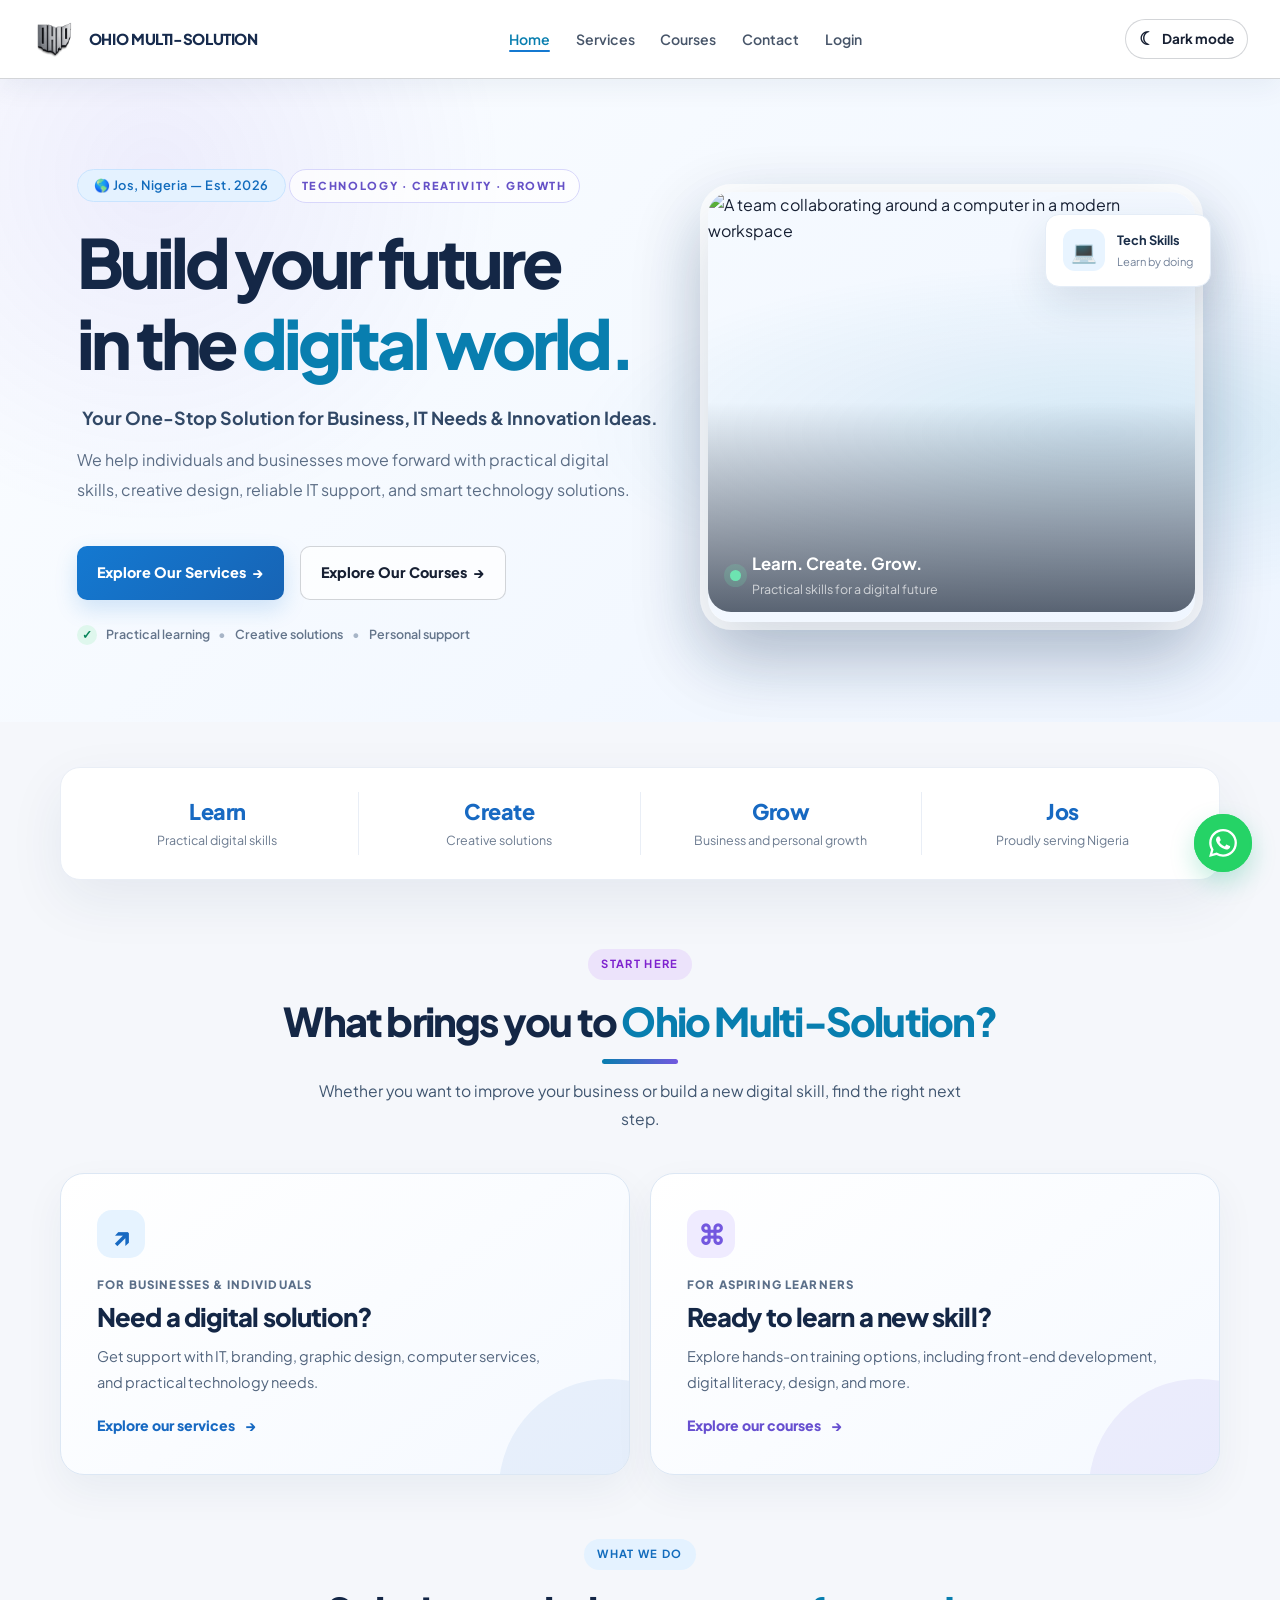
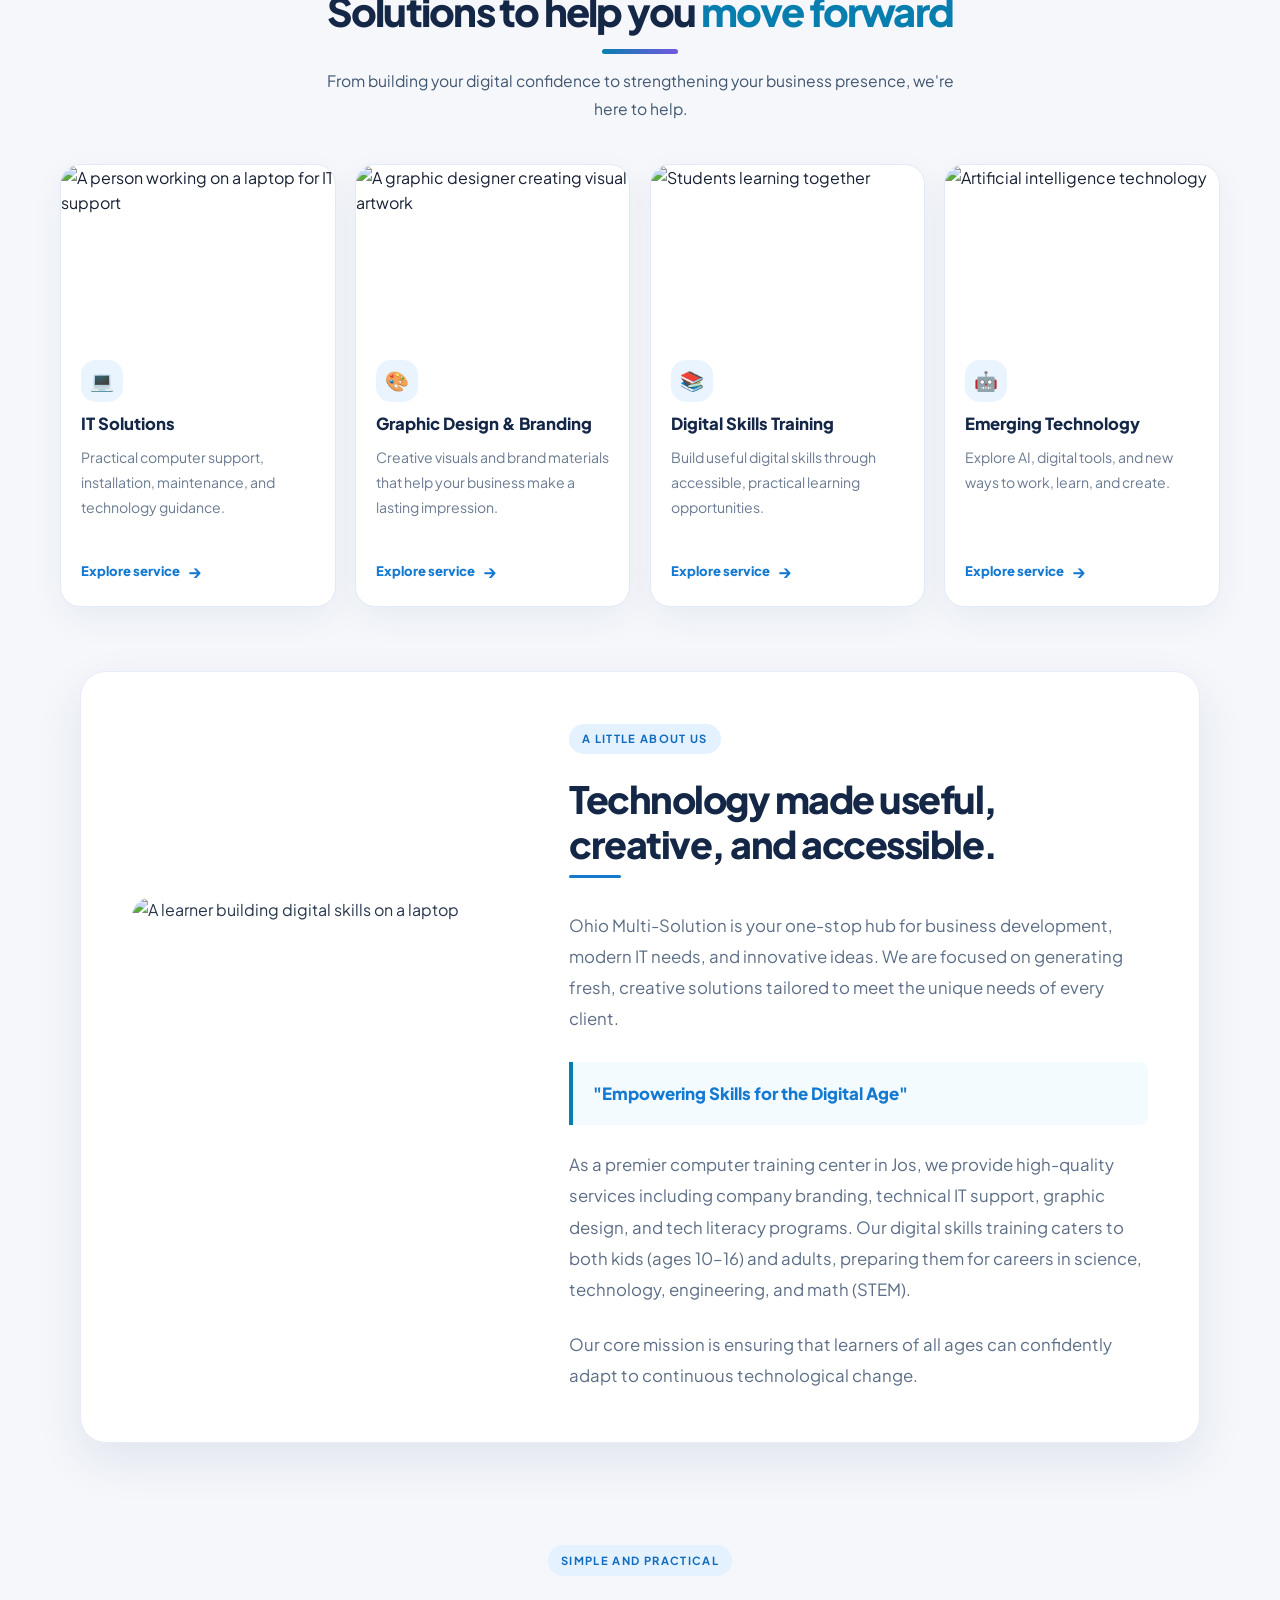
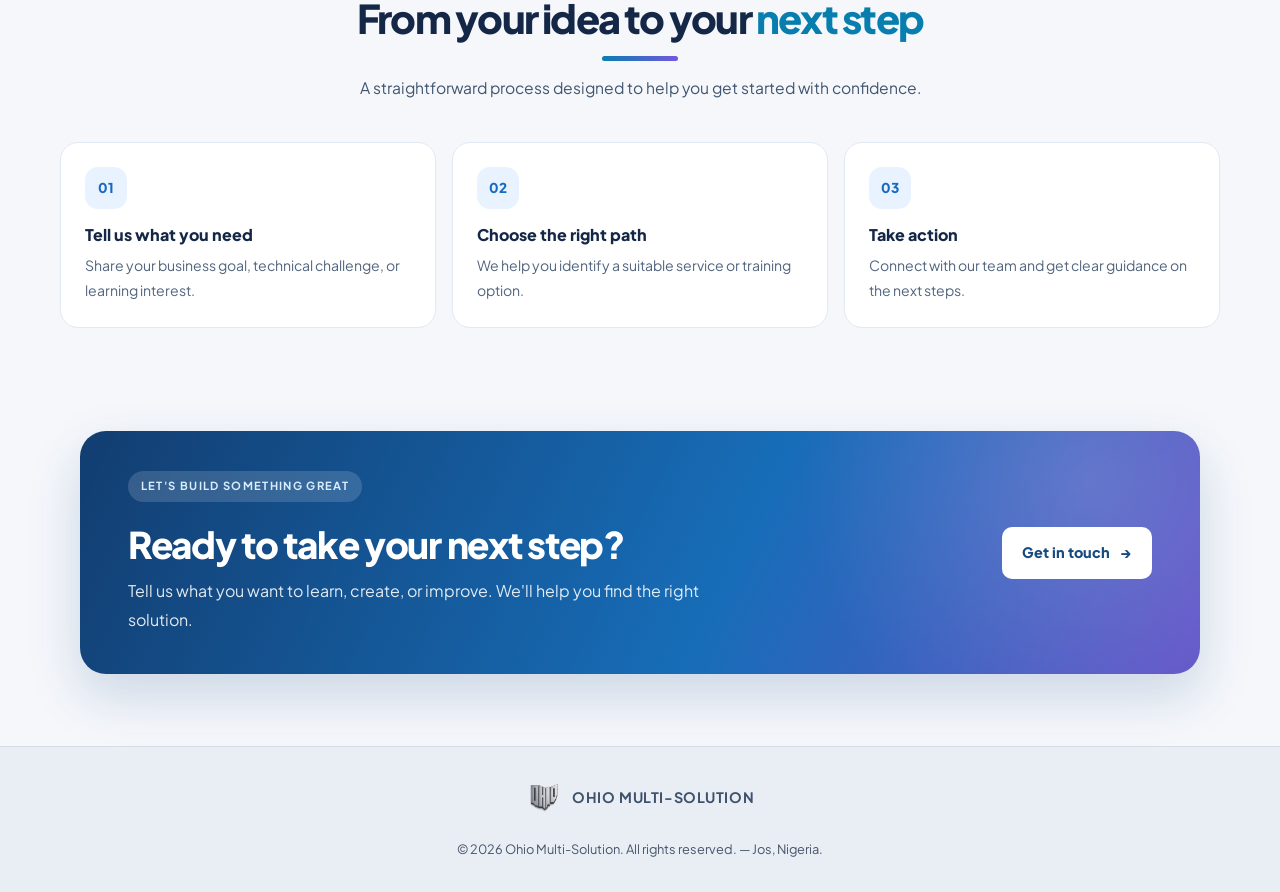
==== index.html @ edd4fe12 "Upgrade Ohio Multi-Solution website redesign" ====
<!DOCTYPE html>
<html lang="en">
<head>
    <meta charset="UTF-8">
    <meta name="viewport" content="width=device-width, initial-scale=1.0">
    <meta name="description" content="Ohio Multi-Solution — your one-stop hub for IT solutions, graphic design, branding, and digital skills training in Jos, Nigeria.">
    <title>Ohio Multi-Solution | Digital Solutions, Creative Services & Training</title>
    <link rel="icon" href="C.png" type="image/png">
    <link rel="stylesheet" href="style.css">

    <!-- Open Graph / Social sharing -->
    <meta property="og:type"        content="website">
    <meta property="og:site_name"   content="Ohio Multi-Solution">
    <meta property="og:url"         content="https://ohiomultisolution.netlify.app/">
    <meta property="og:image"       content="https://ohiomultisolution.netlify.app/C.png">
    <meta property="og:title"       content="Ohio Multi-Solution | Digital Solutions, Creative Services & Training">
    <meta property="og:description" content="Your one-stop hub for IT solutions, graphic design, branding, and digital skills training in Jos, Nigeria.">
    <meta name="twitter:card"       content="summary_large_image">
    <meta name="twitter:image"      content="https://ohiomultisolution.netlify.app/C.png">
</head>
<body>

    <a href="#main-content" class="skip-link">Skip to content</a>

    <!-- ── HEADER ── -->
    <header>
        <nav>
            <a class="brand" href="index.html">
                <img src="C.png" alt="Ohio Multi-Solution logo" width="44" height="44">
                <span>OHIO MULTI-SOLUTION</span>
            </a>

            <ul class="nav-links" id="navLinks">
                <li><a href="index.html" class="active">Home</a></li>
                <li><a href="services.html">Services</a></li>
                <li><a href="courses.html">Courses</a></li>
                <li><a href="contact.html">Contact</a></li>
                <li><a href="login.html">Login</a></li>
            </ul>

            <button class="hamburger" id="hamburger" aria-label="Toggle navigation" aria-expanded="false">
                <span></span><span></span><span></span>
            </button>
        </nav>
    </header>

    <!-- ── MAIN ── -->
    <main id="main-content">

        <!-- Hero -->
        <section class="hero hero-modern">
            <div class="hero-copy">
                <div class="hero-badge">&#127758; Jos, Nigeria &mdash; Est. 2026</div>
                <p class="hero-kicker">Technology · Creativity · Growth</p>
                <h1>Build your future<br>in the <span>digital world.</span></h1>
                <p class="hero-sub">Your One-Stop Solution for Business, IT Needs &amp; Innovation Ideas.</p>
                <p class="hero-desc">We help individuals and businesses move forward with practical digital skills, creative design, reliable IT support, and smart technology solutions.</p>
                <div class="hero-cta">
                    <a href="services.html" class="btn-primary">Explore Our Services <span aria-hidden="true">&#8594;</span></a>
                    <a href="courses.html" class="btn-outline">Explore Our Courses <span aria-hidden="true">→</span></a>
                </div>
                <div class="hero-trust"><span class="trust-mark">✓</span> Practical learning <span class="trust-dot">•</span> Creative solutions <span class="trust-dot">•</span> Personal support</div>
            </div>
            <div class="hero-visual hero-photo-wrap" aria-label="Learners collaborating with computers in a modern digital workspace">
                <img class="hero-photo" src="https://images.unsplash.com/photo-1522071820081-009f0129c71c?auto=format&fit=crop&w=1100&q=85" alt="A team collaborating around a computer in a modern workspace" fetchpriority="high">
                <div class="hero-photo-shade"></div>
                <div class="photo-caption"><span class="caption-dot"></span><span><strong>Learn. Create. Grow.</strong><small>Practical skills for a digital future</small></span></div>
                <div class="float-card float-card-top"><span class="float-icon">&#128187;</span><span><strong>Tech Skills</strong><small>Learn by doing</small></span></div>
            </div>
        </section>

        <!-- Stats -->
        <section class="stats-row stats-modern" aria-label="Ohio Multi-Solution at a glance">
            <div class="stat-item"><span class="stat-number">Learn</span><span class="stat-label">Practical digital skills</span></div>
            <div class="stat-item"><span class="stat-number">Create</span><span class="stat-label">Creative solutions</span></div>
            <div class="stat-item"><span class="stat-number">Grow</span><span class="stat-label">Business and personal growth</span></div>
            <div class="stat-item"><span class="stat-number">Jos</span><span class="stat-label">Proudly serving Nigeria</span></div>
        </section>

        <!-- Clear paths for the two main visitor groups -->
        <section class="home-section home-pathways" aria-labelledby="pathways-title">
            <div class="section-header centered">
                <span class="eyebrow eyebrow-purple">Start here</span>
                <h2 id="pathways-title">What brings you to <span>Ohio Multi-Solution?</span></h2>
                <p>Whether you want to improve your business or build a new digital skill, find the right next step.</p>
            </div>
            <div class="pathway-grid">
                <article class="pathway-card pathway-business">
                    <div class="pathway-icon" aria-hidden="true">↗</div>
                    <span class="pathway-label">For businesses &amp; individuals</span>
                    <h3>Need a digital solution?</h3>
                    <p>Get support with IT, branding, graphic design, computer services, and practical technology needs.</p>
                    <a href="services.html" class="pathway-link">Explore our services <span aria-hidden="true">→</span></a>
                </article>
                <article class="pathway-card pathway-learning">
                    <div class="pathway-icon" aria-hidden="true">⌘</div>
                    <span class="pathway-label">For aspiring learners</span>
                    <h3>Ready to learn a new skill?</h3>
                    <p>Explore hands-on training options, including front-end development, digital literacy, design, and more.</p>
                    <a href="courses.html" class="pathway-link">Explore our courses <span aria-hidden="true">→</span></a>
                </article>
            </div>
        </section>

        <!-- Services preview -->
        <section class="home-section services-preview">
            <div class="section-header centered">
                <span class="eyebrow eyebrow-blue">What We Do</span>
                <h2>Solutions to help you <span>move forward</span></h2>
                <p>From building your digital confidence to strengthening your business presence, we're here to help.</p>
            </div>
            <div class="home-service-grid">
                <a class="home-service-card home-service-card-photo" href="services.html"><img class="service-card-photo" src="https://images.unsplash.com/photo-1516321318423-f06f85e504b3?auto=format&fit=crop&w=700&q=80" alt="A person working on a laptop for IT support" loading="lazy"><span class="service-icon">&#128187;</span><h3>IT Solutions</h3><p>Practical computer support, installation, maintenance, and technology guidance.</p><span class="service-link">Explore service <b>&#8594;</b></span></a>
                <a class="home-service-card home-service-card-photo" href="services.html"><img class="service-card-photo" src="https://images.unsplash.com/photo-1561070791-2526d30994b5?auto=format&fit=crop&w=700&q=80" alt="A graphic designer creating visual artwork" loading="lazy"><span class="service-icon">&#127912;</span><h3>Graphic Design &amp; Branding</h3><p>Creative visuals and brand materials that help your business make a lasting impression.</p><span class="service-link">Explore service <b>&#8594;</b></span></a>
                <a class="home-service-card home-service-card-photo" href="courses.html"><img class="service-card-photo" src="https://images.unsplash.com/photo-1522202176988-66273c2fd55f?auto=format&fit=crop&w=700&q=80" alt="Students learning together" loading="lazy"><span class="service-icon">&#128218;</span><h3>Digital Skills Training</h3><p>Build useful digital skills through accessible, practical learning opportunities.</p><span class="service-link">Explore service <b>&#8594;</b></span></a>
                <a class="home-service-card home-service-card-photo" href="services.html"><img class="service-card-photo" src="https://images.unsplash.com/photo-1677442136019-21780ecad995?auto=format&fit=crop&w=700&q=80" alt="Artificial intelligence technology" loading="lazy"><span class="service-icon">&#129302;</span><h3>Emerging Technology</h3><p>Explore AI, digital tools, and new ways to work, learn, and create.</p><span class="service-link">Explore service <b>&#8594;</b></span></a>
            </div>
        </section>

        <!-- About preview -->
        <div class="about-container about-with-photo" id="about">
            <div class="about-photo-wrap"><img src="https://images.unsplash.com/photo-1516321318423-f06f85e504b3?auto=format&fit=crop&w=900&q=80" alt="A learner building digital skills on a laptop" loading="lazy"></div>
            <div class="about-text"><span class="eyebrow eyebrow-blue">A little about us</span><h2>Technology made useful, creative, and accessible.</h2>
            <div class="about-content">
                <p>Ohio Multi-Solution is your one-stop hub for business development, modern IT needs, and innovative ideas. We are focused on generating fresh, creative solutions tailored to meet the unique needs of every client.</p>

                <p class="tagline-block">"Empowering Skills for the Digital Age"</p>

                <p>As a premier computer training center in Jos, we provide high-quality services including company branding, technical IT support, graphic design, and tech literacy programs. Our digital skills training caters to both kids (ages 10–16) and adults, preparing them for careers in science, technology, engineering, and math (STEM).</p>

                <p>Our core mission is ensuring that learners of all ages can confidently adapt to continuous technological change.</p>
            </div></div>
        </div>

        <section class="home-section home-process" aria-labelledby="process-title">
            <div class="section-header centered">
                <span class="eyebrow eyebrow-blue">Simple and practical</span>
                <h2 id="process-title">From your idea to your <span>next step</span></h2>
                <p>A straightforward process designed to help you get started with confidence.</p>
            </div>
            <div class="process-grid">
                <article class="process-step"><span class="process-number">01</span><h3>Tell us what you need</h3><p>Share your business goal, technical challenge, or learning interest.</p></article>
                <article class="process-step"><span class="process-number">02</span><h3>Choose the right path</h3><p>We help you identify a suitable service or training option.</p></article>
                <article class="process-step"><span class="process-number">03</span><h3>Take action</h3><p>Connect with our team and get clear guidance on the next steps.</p></article>
            </div>
        </section>

        <section class="home-cta">
            <div>
                <span class="eyebrow eyebrow-light">Let's build something great</span>
                <h2>Ready to take your next step?</h2>
                <p>Tell us what you want to learn, create, or improve. We'll help you find the right solution.</p>
            </div>
            <a href="contact.html" class="btn-light">Get in touch <span aria-hidden="true">&#8594;</span></a>
        </section>

    </main>

    <!-- ── FOOTER ── -->
    <footer>
        <div class="footer-inner">
            <div class="footer-brand">
                <img src="C.png" alt="Ohio Multi-Solution logo" width="36" height="36" loading="lazy">
                <span>OHIO MULTI-SOLUTION</span>
            </div>
            
            <p class="footer-copy">&copy; 2026 Ohio Multi-Solution. All rights reserved. &mdash; Jos, Nigeria.</p>
        </div>
    </footer>

    <!-- WhatsApp Floating Button -->
    <a href="https://wa.me/2347047768147"
       target="_blank"
       rel="noopener noreferrer"
       class="whatsapp-float"
       aria-label="Chat with us on WhatsApp">
        <svg xmlns="http://www.w3.org/2000/svg" viewBox="0 0 24 24" fill="currentColor" width="28" height="28">
            <path d="M17.472 14.382c-.297-.149-1.758-.867-2.03-.967-.273-.099-.471-.148-.67.15-.197.297-.767.966-.94 1.164-.173.199-.347.223-.644.075-.297-.15-1.255-.463-2.39-1.475-.883-.788-1.48-1.761-1.653-2.059-.173-.297-.018-.458.13-.606.134-.133.298-.347.446-.52.149-.174.198-.298.298-.497.099-.198.05-.371-.025-.52-.075-.149-.669-1.612-.916-2.207-.242-.579-.487-.5-.669-.51-.173-.008-.371-.01-.57-.01-.198 0-.52.074-.792.372-.272.297-1.04 1.016-1.04 2.479 0 1.462 1.065 2.875 1.213 3.074.149.198 2.096 3.2 5.077 4.487.709.306 1.262.489 1.694.625.712.227 1.36.195 1.871.118.571-.085 1.758-.719 2.006-1.413.248-.694.248-1.289.173-1.413-.074-.124-.272-.198-.57-.347m-5.421 7.403h-.004a9.87 9.87 0 01-5.031-1.378l-.361-.214-3.741.982.998-3.648-.235-.374a9.86 9.86 0 01-1.51-5.26c.001-5.45 4.436-9.884 9.888-9.884 2.64 0 5.122 1.03 6.988 2.898a9.825 9.825 0 012.893 6.994c-.003 5.45-4.437 9.884-9.885 9.884m8.413-18.297A11.815 11.815 0 0012.05 0C5.495 0 .16 5.335.157 11.892c0 2.096.547 4.142 1.588 5.945L.057 24l6.305-1.654a11.882 11.882 0 005.683 1.448h.005c6.554 0 11.89-5.335 11.893-11.893a11.821 11.821 0 00-3.48-8.413z"/>
        </svg>
    </a>
    <script src="nav.js"></script>
</body>
</html>
---- style.css ----
/* ==========================================================================
   Ohio Multi-Solution — style.css
   Single shared stylesheet for all pages.
   Palette: Navy #0b0f19 | Sky accent #38bdf8 | Purple #a855f7 | Gold #facc15
   ========================================================================== */

/* ==========================================================================
   1. CORE SETUP
   ========================================================================== */
@import url('https://fonts.googleapis.com/css2?family=Plus+Jakarta+Sans:wght@400;500;600;700;800&display=swap');

*, *::before, *::after {
    margin: 0;
    padding: 0;
    box-sizing: border-box;
}

:root {
    --navy:       #0b0f19;
    --navy-card:  #111827;
    --navy-input: #0d1321;
    --border:     rgba(255, 255, 255, 0.07);
    --border-md:  rgba(255, 255, 255, 0.12);
    --text-main:  #f1f5f9;
    --text-muted: #94a3b8;
    --text-dim:   #64748b;
    --accent:     #38bdf8;
    --purple:     #a855f7;
    --gold:       #facc15;
    --green:      #4ade80;
    --red:        #f87171;
    --font:       'Plus Jakarta Sans', sans-serif;
    --radius-sm:  8px;
    --radius-md:  14px;
    --radius-lg:  20px;
}

html { scroll-behavior: smooth; }

body {
    background-color: var(--navy);
    color: var(--text-main);
    font-family: var(--font);
    font-size: 1rem;
    line-height: 1.6;
    min-height: 100vh;
    display: flex;
    flex-direction: column;
    overflow-x: hidden;
}

a {
    text-decoration: none;
    color: inherit;
    transition: color 0.25s ease;
}

img { display: block; max-width: 100%; }

ul { list-style: none; }

/* ==========================================================================
   1b. SKIP-TO-CONTENT LINK (accessibility)
   ========================================================================== */
.skip-link {
    position: absolute;
    top: -100%;
    left: 1rem;
    background: var(--accent);
    color: var(--navy);
    font-size: 0.9rem;
    font-weight: 700;
    padding: 0.5rem 1rem;
    border-radius: 0 0 var(--radius-sm) var(--radius-sm);
    z-index: 9999;
    transition: top 0.2s ease;
}

.skip-link:focus {
    top: 0;
}

/* ==========================================================================
   2. HEADER & NAV
   ========================================================================== */
header {
    background: rgba(11, 15, 25, 0.85);
    backdrop-filter: blur(14px);
    -webkit-backdrop-filter: blur(14px);
    border-bottom: 1px solid var(--border);
    position: sticky;
    top: 0;
    z-index: 1000;
}

nav {
    display: flex;
    justify-content: space-between;
    align-items: center;
    max-width: 1200px;
    margin: 0 auto;
    padding: 1rem 2rem;
    gap: 1.5rem;
}

/* Brand / logo link */
.brand {
    display: flex;
    align-items: center;
    gap: 0.75rem;
    flex-shrink: 0;
}

.brand img {
    width: 44px;
    height: 44px;
    object-fit: contain;
}

.brand span {
    font-size: 1rem;
    font-weight: 800;
    letter-spacing: 0.05em;
    color: var(--text-main);
    white-space: nowrap;
}

/* Nav links */
.nav-links {
    display: flex;
    align-items: center;
    gap: 2rem;
}

.nav-links a {
    font-size: 0.9rem;
    font-weight: 600;
    color: var(--text-muted);
    position: relative;
    padding-bottom: 2px;
    transition: color 0.25s ease;
}

.nav-links a:hover,
.nav-links a.active { color: var(--accent); }

.nav-links a::after {
    content: '';
    position: absolute;
    left: 0;
    bottom: -2px;
    width: 100%;
    height: 2px;
    background: var(--accent);
    transform: scaleX(0);
    transform-origin: center;
    transition: transform 0.25s ease;
    border-radius: 1px;
}

.nav-links a:hover::after,
.nav-links a.active::after { transform: scaleX(1); }

/* Hamburger (mobile) */
.hamburger {
    display: none;
    flex-direction: column;
    gap: 5px;
    cursor: pointer;
    background: none;
    border: none;
    padding: 4px;
}

.hamburger span {
    display: block;
    width: 24px;
    height: 2px;
    background: var(--text-muted);
    border-radius: 2px;
    transition: all 0.3s ease;
}

/* ==========================================================================
   3. MAIN LAYOUT
   ========================================================================== */
main {
    flex: 1;
    display: flex;
    flex-direction: column;
    align-items: center;
    padding: 5rem 2rem;
    gap: 5rem;
}

.container {
    width: 100%;
    max-width: 1200px;
}

/* Section header pattern */
.section-header {
    margin-bottom: 3rem;
}

.section-header.centered {
    text-align: center;
}

.eyebrow {
    display: inline-block;
    font-size: 0.75rem;
    font-weight: 700;
    letter-spacing: 2px;
    text-transform: uppercase;
    padding: 0.3rem 0.9rem;
    border-radius: 999px;
    margin-bottom: 0.85rem;
}

.eyebrow-blue   { background: rgba(56,189,248,0.12); color: var(--accent); }
.eyebrow-purple { background: rgba(168,85,247,0.12); color: var(--purple); }
.eyebrow-gold   { background: rgba(250,204,21,0.12); color: var(--gold); }

.section-header h2 {
    font-size: 2rem;
    font-weight: 800;
    color: #fff;
    margin-bottom: 0.6rem;
}

.section-header p {
    font-size: 1rem;
    color: var(--text-dim);
    max-width: 600px;
    line-height: 1.7;
}

/* ==========================================================================
   4. HOME — HERO
   ========================================================================== */
.hero {
    text-align: center;
    max-width: 780px;
    width: 100%;
    padding: 2rem 0;
}

.hero-badge {
    display: inline-flex;
    align-items: center;
    gap: 6px;
    font-size: 0.8rem;
    font-weight: 600;
    color: var(--accent);
    background: rgba(56,189,248,0.1);
    border: 1px solid rgba(56,189,248,0.25);
    border-radius: 999px;
    padding: 0.35rem 1rem;
    margin-bottom: 1.5rem;
    letter-spacing: 0.5px;
}

.hero h1 {
    font-size: 3.75rem;
    font-weight: 800;
    line-height: 1.15;
    margin-bottom: 1.5rem;
    background: linear-gradient(135deg, #ffffff 40%, var(--accent));
    -webkit-background-clip: text;
    -webkit-text-fill-color: transparent;
    background-clip: text;
}

.hero-sub {
    font-size: 1.1rem;
    color: var(--text-muted);
    line-height: 1.75;
    margin-bottom: 0.75rem;
    max-width: 620px;
    margin-left: auto;
    margin-right: auto;
}

.hero-desc {
    font-size: 1rem;
    color: var(--text-dim);
    margin-bottom: 2.5rem;
}

.hero-cta {
    display: flex;
    gap: 1rem;
    justify-content: center;
    flex-wrap: wrap;
}

/* Buttons */
.btn-primary {
    display: inline-flex;
    align-items: center;
    gap: 6px;
    padding: 0.85rem 1.75rem;
    background: linear-gradient(135deg, #0ea5e9, var(--accent));
    color: var(--navy);
    font-size: 0.95rem;
    font-weight: 700;
    border-radius: var(--radius-sm);
    border: none;
    cursor: pointer;
    font-family: var(--font);
    transition: opacity 0.25s ease, transform 0.2s ease;
}

.btn-primary:hover {
    opacity: 0.9;
    transform: translateY(-2px);
    color: var(--navy);
}

.btn-outline {
    display: inline-flex;
    align-items: center;
    gap: 6px;
    padding: 0.85rem 1.75rem;
    background: transparent;
    color: var(--text-muted);
    font-size: 0.95rem;
    font-weight: 600;
    border-radius: var(--radius-sm);
    border: 1px solid var(--border-md);
    cursor: pointer;
    font-family: var(--font);
    transition: border-color 0.25s ease, color 0.25s ease, transform 0.2s ease;
}

.btn-outline:hover {
    border-color: var(--accent);
    color: var(--accent);
    transform: translateY(-2px);
}

/* ==========================================================================
   5. HOME — QUICK STATS
   ========================================================================== */
.stats-row {
    display: flex;
    justify-content: center;
    gap: 2rem;
    flex-wrap: wrap;
    width: 100%;
    max-width: 800px;
}

.stat-item {
    text-align: center;
    flex: 1;
    min-width: 120px;
}

.stat-number {
    font-size: 2.2rem;
    font-weight: 800;
    color: var(--accent);
    display: block;
}

.stat-label {
    font-size: 0.85rem;
    color: var(--text-dim);
    margin-top: 2px;
}

/* ==========================================================================
   6. HOME — ABOUT PREVIEW
   ========================================================================== */
.about-container {
    background: var(--navy-card);
    border: 1px solid var(--border);
    border-radius: var(--radius-lg);
    padding: 3rem;
    max-width: 900px;
    width: 100%;
}

.about-container h2 {
    font-size: 2rem;
    font-weight: 800;
    color: #fff;
    margin-bottom: 2rem;
    padding-bottom: 0.75rem;
    position: relative;
}

.about-container h2::after {
    content: '';
    position: absolute;
    left: 0;
    bottom: 0;
    width: 52px;
    height: 3px;
    background: var(--accent);
    border-radius: 2px;
}

.about-content p {
    font-size: 1.05rem;
    color: #cbd5e1;
    line-height: 1.85;
    margin-bottom: 1.5rem;
}

.about-content p:last-child { margin-bottom: 0; }

.tagline-block {
    font-size: 1.2rem;
    font-weight: 600;
    color: var(--accent);
    border-left: 4px solid var(--accent);
    background: rgba(56,189,248,0.06);
    padding: 1rem 1.25rem;
    border-radius: 0 var(--radius-sm) var(--radius-sm) 0;
    margin: 1.75rem 0;
}

/* ==========================================================================
   7. SKILLS PAGE — HERO
   ========================================================================== */
.page-hero {
    text-align: center;
    max-width: 700px;
    margin: 0 auto 4rem;
}

.page-hero h1 {
    font-size: 3rem;
    font-weight: 800;
    background: linear-gradient(135deg, #fff 40%, var(--accent));
    -webkit-background-clip: text;
    -webkit-text-fill-color: transparent;
    background-clip: text;
    margin: 0.75rem 0 1rem;
    line-height: 1.2;
}

.page-hero p {
    font-size: 1.05rem;
    color: var(--text-muted);
    line-height: 1.75;
}

/* ==========================================================================
   8. SKILLS PAGE — SERVICES GRID
   ========================================================================== */
.services-grid {
    display: grid;
    grid-template-columns: repeat(auto-fill, minmax(300px, 1fr));
    gap: 1.25rem;
}

.service-card {
    background: var(--navy-card);
    border: 1px solid var(--border);
    border-radius: var(--radius-md);
    padding: 1.75rem;
    display: flex;
    gap: 1.25rem;
    align-items: flex-start;
    transition: border-color 0.3s ease, transform 0.3s ease, box-shadow 0.3s ease;
}

.service-card:hover {
    border-color: rgba(56,189,248,0.35);
    transform: translateY(-4px);
    box-shadow: 0 16px 32px -8px rgba(56,189,248,0.12);
}

.service-icon {
    font-size: 1.75rem;
    line-height: 1;
    flex-shrink: 0;
}

.service-body h3 {
    font-size: 1rem;
    font-weight: 700;
    color: var(--text-main);
    margin-bottom: 0.4rem;
}

.service-body p {
    font-size: 0.88rem;
    color: var(--text-dim);
    line-height: 1.6;
}

/* ==========================================================================
   9. SKILLS PAGE — COURSES GRID
   ========================================================================== */
.courses-grid {
    display: grid;
    grid-template-columns: repeat(auto-fill, minmax(300px, 1fr));
    gap: 1.5rem;
}

.course-card {
    background: var(--navy-card);
    border: 1px solid var(--border);
    border-radius: var(--radius-md);
    padding: 1.75rem;
    display: flex;
    flex-direction: column;
    gap: 0.75rem;
    transition: border-color 0.3s ease, transform 0.3s ease;
}

.course-card:hover {
    border-color: rgba(168,85,247,0.4);
    transform: translateY(-4px);
}

.course-card.featured {
    border-color: rgba(168,85,247,0.4);
    box-shadow: 0 0 0 1px rgba(168,85,247,0.15);
}

.course-header {
    display: flex;
    align-items: center;
    justify-content: space-between;
}

.course-level {
    font-size: 0.7rem;
    font-weight: 700;
    text-transform: uppercase;
    letter-spacing: 1px;
    padding: 0.25rem 0.65rem;
    border-radius: 999px;
}

.level-beginner     { background: rgba(74,222,128,0.12); color: var(--green); }
.level-intermediate { background: rgba(250,204,21,0.12); color: var(--gold); }
.level-advanced     { background: rgba(248,113,113,0.12); color: var(--red); }

.course-duration { font-size: 0.8rem; color: var(--text-dim); }

.course-badge {
    font-size: 0.75rem;
    font-weight: 700;
    color: var(--gold);
}

.course-badge.kids { color: var(--accent); }

.course-card h3 {
    font-size: 1.05rem;
    font-weight: 700;
    color: var(--text-main);
}

.course-card p {
    font-size: 0.88rem;
    color: var(--text-dim);
    line-height: 1.65;
    flex: 1;
}

.course-footer {
    display: flex;
    align-items: center;
    justify-content: space-between;
    gap: 0.75rem;
    margin-top: 0.25rem;
}

.course-price {
    font-size: 1.05rem;
    font-weight: 800;
    color: var(--accent);
}

.btn-enroll {
    background: rgba(168,85,247,0.1);
    color: var(--purple);
    border: 1px solid rgba(168,85,247,0.3);
    border-radius: var(--radius-sm);
    padding: 0.55rem 1.2rem;
    font-size: 0.85rem;
    font-weight: 700;
    font-family: var(--font);
    cursor: pointer;
    transition: background 0.25s ease, color 0.25s ease, transform 0.2s ease;
}

.btn-enroll:hover {
    background: var(--purple);
    color: #fff;
    transform: translateX(3px);
}

/* ==========================================================================
   10. SKILLS PAGE — HIGHLIGHTS
   ========================================================================== */
.highlights-grid {
    display: grid;
    grid-template-columns: repeat(auto-fit, minmax(170px, 1fr));
    gap: 1.5rem;
}

.highlight-card {
    background: var(--navy-card);
    border: 1px solid var(--border);
    border-radius: var(--radius-md);
    padding: 1.75rem 1.25rem;
    text-align: center;
    display: flex;
    flex-direction: column;
    align-items: center;
    gap: 0.5rem;
    transition: border-color 0.3s ease, transform 0.3s ease;
}

.highlight-card:hover {
    border-color: rgba(250,204,21,0.3);
    transform: translateY(-3px);
}

.highlight-card .icon { font-size: 2rem; }

.highlight-card strong {
    font-size: 0.95rem;
    font-weight: 700;
    color: var(--text-main);
}

.highlight-card span {
    font-size: 0.83rem;
    color: var(--text-dim);
    line-height: 1.5;
}

/* ==========================================================================
   11. ENROLLMENT MODAL
   ========================================================================== */
.modal-overlay {
    position: fixed;
    inset: 0;
    background: rgba(0, 0, 0, 0.8);
    backdrop-filter: blur(8px);
    z-index: 2000;
    display: flex;
    align-items: center;
    justify-content: center;
    padding: 1.5rem;
    opacity: 0;
    pointer-events: none;
    transition: opacity 0.3s ease;
}

.modal-overlay.active {
    opacity: 1;
    pointer-events: all;
}

.modal-box {
    background: var(--navy-card);
    border: 1px solid var(--border-md);
    border-radius: var(--radius-lg);
    padding: 2.5rem;
    width: 100%;
    max-width: 560px;
    max-height: 90vh;
    overflow-y: auto;
    position: relative;
    transform: translateY(20px);
    transition: transform 0.3s ease;
}

.modal-overlay.active .modal-box { transform: translateY(0); }

.modal-close {
    position: absolute;
    top: 1.25rem;
    right: 1.25rem;
    background: rgba(255,255,255,0.05);
    border: none;
    color: var(--text-muted);
    font-size: 1rem;
    width: 32px;
    height: 32px;
    border-radius: 50%;
    cursor: pointer;
    display: flex;
    align-items: center;
    justify-content: center;
    transition: background 0.2s ease, color 0.2s ease;
}

.modal-close:hover { background: rgba(248,113,113,0.15); color: var(--red); }

.modal-box h2 {
    font-size: 1.5rem;
    font-weight: 800;
    color: #fff;
    margin-bottom: 0.4rem;
}

.modal-sub {
    font-size: 0.9rem;
    color: var(--text-dim);
    margin-bottom: 0.3rem;
}

.modal-sub strong { color: var(--purple); }

.modal-price { font-size: 0.9rem; color: var(--text-dim); margin-bottom: 1.75rem; }
.modal-price span { font-weight: 700; color: var(--accent); }

/* ==========================================================================
   12. CONTACT PAGE
   ========================================================================== */
.contact-page-wrap {
    width: 100%;
    max-width: 1100px;
}

.contact-layout {
    display: grid;
    grid-template-columns: 1fr 1.5fr;
    gap: 2.5rem;
    align-items: start;
    width: 100%;
    max-width: 1100px;
}

.contact-info-box {
    background: var(--navy-card);
    border: 1px solid var(--border);
    border-left: 4px solid var(--accent);
    border-radius: var(--radius-md);
    padding: 2.5rem;
}

.contact-info-box h3,
.contact-form-box h3 {
    font-size: 1.3rem;
    font-weight: 700;
    color: #fff;
    margin-bottom: 2rem;
    padding-bottom: 0.75rem;
    border-bottom: 1px solid var(--border);
}

.info-group { margin-bottom: 1.75rem; }
.info-group:last-child { margin-bottom: 0; }

.info-group strong {
    display: block;
    font-size: 0.78rem;
    color: var(--accent);
    text-transform: uppercase;
    letter-spacing: 1px;
    margin-bottom: 0.4rem;
}

.info-group p,
.info-group a {
    font-size: 0.95rem;
    color: #cbd5e1;
    line-height: 1.8;
}

.info-group a:hover { color: var(--accent); }

.contact-form-box {
    background: var(--navy-card);
    border: 1px solid var(--border);
    border-radius: var(--radius-md);
    padding: 2.5rem;
}

/* ==========================================================================
   13. SHARED FORM STYLES
   ========================================================================== */
.form-row {
    display: grid;
    grid-template-columns: 1fr 1fr;
    gap: 1.25rem;
}

.form-group {
    display: flex;
    flex-direction: column;
    gap: 0.45rem;
    margin-bottom: 1.25rem;
}

.form-group label {
    font-size: 0.87rem;
    font-weight: 600;
    color: var(--text-muted);
}

.form-group input,
.form-group textarea,
.form-group select {
    background: var(--navy-input);
    border: 1px solid var(--border);
    border-radius: var(--radius-sm);
    padding: 0.85rem 1rem;
    color: var(--text-main);
    font-size: 0.93rem;
    font-family: var(--font);
    outline: none;
    resize: none;
    transition: border-color 0.25s ease, box-shadow 0.25s ease;
    -webkit-appearance: none;
    appearance: none;
    width: 100%;
}

.form-group input::placeholder,
.form-group textarea::placeholder { color: #475569; }

.form-group input:focus,
.form-group textarea:focus,
.form-group select:focus {
    border-color: var(--accent);
    box-shadow: 0 0 0 3px rgba(56,189,248,0.1);
}

.form-group select { cursor: pointer; }

.submit-btn {
    width: 100%;
    padding: 1rem;
    background: linear-gradient(135deg, #0ea5e9, var(--accent));
    color: var(--navy);
    font-size: 1rem;
    font-weight: 700;
    font-family: var(--font);
    border: none;
    border-radius: var(--radius-sm);
    cursor: pointer;
    transition: opacity 0.25s ease, transform 0.2s ease;
    margin-top: 0.25rem;
    letter-spacing: 0.3px;
}

.submit-btn:hover { opacity: 0.88; transform: translateY(-2px); }
.submit-btn:active { transform: translateY(0); }
.submit-btn:disabled { opacity: 0.6; cursor: not-allowed; transform: none; }

/* ==========================================================================
   14. AUTH PAGES (login / signup / forgot-password)
   ========================================================================== */
.auth-page {
    display: flex;
    align-items: center;
    justify-content: center;
    width: 100%;
    padding: 2rem 0;
}

.auth-panel {
    background: var(--navy-card);
    border: 1px solid var(--border);
    border-radius: var(--radius-lg);
    padding: 3rem 2.5rem;
    width: 100%;
    max-width: 460px;
}

.auth-panel .eyebrow { margin-bottom: 0.5rem; }

.auth-panel h1 {
    font-size: 2rem;
    font-weight: 800;
    color: #fff;
    margin-bottom: 0.5rem;
}

.auth-panel > p {
    font-size: 0.93rem;
    color: var(--text-muted);
    margin-bottom: 2rem;
    line-height: 1.6;
}

.auth-form { margin-top: 0.5rem; }

.auth-status {
    padding: 0.75rem 1rem;
    border-radius: var(--radius-sm);
    font-size: 0.88rem;
    font-weight: 600;
    margin-bottom: 1.25rem;
    display: none;
}

.auth-status.error {
    display: block;
    background: rgba(248,113,113,0.1);
    border: 1px solid rgba(248,113,113,0.3);
    color: var(--red);
}

.auth-status.success {
    display: block;
    background: rgba(74,222,128,0.1);
    border: 1px solid rgba(74,222,128,0.3);
    color: var(--green);
}

.auth-links {
    display: flex;
    justify-content: space-between;
    flex-wrap: wrap;
    gap: 0.5rem;
    margin-top: 1.5rem;
    font-size: 0.88rem;
}

.auth-links a {
    color: var(--text-dim);
    transition: color 0.25s ease;
}

.auth-links a:hover { color: var(--accent); }

/* ==========================================================================
   15. TOAST NOTIFICATION
   ========================================================================== */
.toast {
    position: fixed;
    bottom: 2rem;
    left: 50%;
    transform: translateX(-50%) translateY(120px);
    background: var(--navy-card);
    border: 1px solid rgba(74,222,128,0.3);
    color: var(--green);
    font-size: 0.93rem;
    font-weight: 600;
    padding: 1rem 2rem;
    border-radius: 12px;
    z-index: 3000;
    white-space: nowrap;
    transition: transform 0.4s cubic-bezier(0.34,1.56,0.64,1), opacity 0.3s ease;
    opacity: 0;
}

.toast.show {
    transform: translateX(-50%) translateY(0);
    opacity: 1;
}

/* ==========================================================================
   16. FOOTER
   ========================================================================== */
footer {
    background: var(--navy);
    border-top: 1px solid var(--border);
    padding: 2.5rem 2rem;
}

.footer-inner {
    max-width: 1200px;
    margin: 0 auto;
    display: flex;
    flex-direction: column;
    align-items: center;
    gap: 1.5rem;
}

.footer-brand {
    display: flex;
    align-items: center;
    gap: 0.65rem;
}

.footer-brand img {
    width: 36px;
    height: 36px;
    object-fit: contain;
    opacity: 0.8;
}

.footer-brand span {
    font-size: 0.9rem;
    font-weight: 700;
    color: var(--text-dim);
    letter-spacing: 0.04em;
}

.social-links {
    display: flex;
    gap: 2.5rem;
}

.social-links a {
    font-size: 0.82rem;
    font-weight: 600;
    color: var(--text-dim);
    text-transform: uppercase;
    letter-spacing: 1.5px;
    transition: color 0.25s ease;
}

.social-links a:hover { color: var(--accent); }

.footer-copy {
    font-size: 0.8rem;
    color: #334155;
    text-align: center;
}

/* ==========================================================================
   17. RESPONSIVE — TABLET (≤ 968px)
   ========================================================================== */
@media (max-width: 968px) {
    .contact-layout {
        grid-template-columns: 1fr;
    }

    .highlights-grid {
        grid-template-columns: repeat(2, 1fr);
    }
}

/* ==========================================================================
   18. RESPONSIVE — MOBILE (≤ 768px)
   ========================================================================== */
@media (max-width: 768px) {
    nav { padding: 0.85rem 1.25rem; }

    .nav-links {
        display: none;
        position: absolute;
        top: 100%;
        left: 0;
        right: 0;
        background: rgba(11,15,25,0.97);
        border-bottom: 1px solid var(--border);
        flex-direction: column;
        align-items: flex-start;
        padding: 1.25rem 1.5rem;
        gap: 1.25rem;
    }

    .nav-links.open { display: flex; }

    .hamburger { display: flex; }

    main { padding: 3rem 1.25rem; gap: 3.5rem; }

    .hero h1 { font-size: 2.4rem; }
    .hero-sub { font-size: 1rem; }

    .page-hero h1 { font-size: 2.25rem; }

    .services-grid,
    .courses-grid { grid-template-columns: 1fr; }

    .highlights-grid { grid-template-columns: repeat(2, 1fr); }

    .about-container { padding: 2rem 1.5rem; }

    .contact-info-box,
    .contact-form-box { padding: 1.75rem 1.5rem; }

    .auth-panel { padding: 2rem 1.5rem; }

    .modal-box { padding: 2rem 1.5rem; }

    .form-row { grid-template-columns: 1fr; }

    .stats-row { gap: 1.25rem; }
    .stat-number { font-size: 1.75rem; }
}

/* ==========================================================================
   19. RESPONSIVE — SMALL MOBILE (≤ 480px)
   ========================================================================== */
@media (max-width: 480px) {
    .hero h1 { font-size: 2rem; }

    .highlights-grid { grid-template-columns: 1fr; }

    .social-links { gap: 1.25rem; flex-wrap: wrap; justify-content: center; }

    .footer-copy { font-size: 0.75rem; }
}

/* ==========================================================================
   20. WHATSAPP FLOATING BUTTON
   ========================================================================== */
.whatsapp-float {
    position: fixed;
    bottom: 1.75rem;
    right: 1.75rem;
    z-index: 9000;
    background: #25D366;
    color: #fff;
    width: 58px;
    height: 58px;
    border-radius: 50%;
    display: flex;
    align-items: center;
    justify-content: center;
    box-shadow: 0 4px 16px rgba(37, 211, 102, 0.45);
    transition: transform 0.25s ease, box-shadow 0.25s ease;
    text-decoration: none;
}

.whatsapp-float:hover {
    transform: scale(1.1) translateY(-3px);
    box-shadow: 0 8px 24px rgba(37, 211, 102, 0.55);
    color: #fff;
}

.whatsapp-float::before {
    content: '';
    position: absolute;
    inset: 0;
    border-radius: 50%;
    border: 2px solid #25D366;
    animation: wa-pulse 2s ease-out infinite;
}

@keyframes wa-pulse {
    0%   { transform: scale(1);   opacity: 0.7; }
    70%  { transform: scale(1.5); opacity: 0;   }
    100% { transform: scale(1.5); opacity: 0;   }
}

/* ==========================================================================
   21. REDUCED MOTION
   ========================================================================== */
@media (prefers-reduced-motion: reduce) {
    *, *::before, *::after {
        transition-duration: 0.01ms !important;
        animation-duration: 0.01ms !important;
    }
}


/* ==========================================================================
   VISUAL REFRESH — clean, bright academy-inspired layout
   Shared across the existing pages; original content and interactions remain.
   ========================================================================== */
:root {
    --navy: #f5f8fc;
    --navy-card: #ffffff;
    --navy-input: #f7f9fc;
    --border: rgba(21, 49, 84, .10);
    --border-md: rgba(21, 49, 84, .16);
    --text-main: #14233b;
    --text-muted: #52647d;
    --text-dim: #718096;
    --accent: #1479d1;
    --purple: #6755d9;
    --gold: #e6a817;
    --green: #15966a;
    --red: #d94747;
}
body { background: #f7f9fd; color: var(--text-main); }
header { background: rgba(255,255,255,.94); border-bottom: 1px solid #e8edf5; box-shadow: 0 4px 24px rgba(22,48,82,.04); }
.brand span { color: #172b4d; letter-spacing: -.025em; }
.nav-links a { color: #52647d; }
.nav-links a:hover, .nav-links a.active { color: #1479d1; }
.nav-links a.active::after { background: #1479d1; }
.hamburger span { background: #203654; }
main { width: 100%; padding: 0 0 4.5rem; gap: 4rem; }
.hero-modern { max-width: none; width: 100%; min-height: 560px; padding: 5.5rem max(6vw, calc((100vw - 1200px)/2)) 4.5rem; display: grid; grid-template-columns: 1.08fr .92fr; align-items: center; gap: 2rem; text-align: left; background: radial-gradient(ellipse at 85% 45%, rgba(46,143,224,.13), transparent 34%), linear-gradient(135deg,#f8fbff 0%,#edf5ff 100%); overflow: hidden; position: relative; }
.hero-copy { max-width: 650px; position: relative; z-index: 2; }
.hero-badge { color: #126cbd; background: #e4f2ff; border: 1px solid #c9e4ff; margin-bottom: 1.15rem; }
.hero-kicker { text-transform: uppercase; letter-spacing: .18em; font-size: .72rem; font-weight: 800; color: #6b58d4; margin-bottom: .8rem; }
.hero-modern h1 { font-size: clamp(2.7rem,5vw,4.5rem); line-height: 1.08; letter-spacing: -.055em; margin-bottom: 1.25rem; color: #142746; background: none; -webkit-text-fill-color: initial; }
.hero-modern h1 span { color: #1479d1; }
.hero-modern .hero-sub { color: #314866; font-size: 1.15rem; font-weight: 700; margin-bottom: .7rem; }
.hero-modern .hero-desc { max-width: 570px; color: #5b6d85; font-size: 1rem; line-height: 1.85; }
.hero-modern .hero-cta { justify-content: flex-start; margin-top: 1.7rem; }
.btn-primary { background: linear-gradient(135deg,#1479d1,#1764b5); color: #fff; border-radius: 10px; box-shadow: 0 9px 22px rgba(20,121,209,.18); }
.btn-primary:hover { color: #fff; box-shadow: 0 12px 28px rgba(20,121,209,.24); }
.btn-outline { color: #25415f; border: 1px solid #cbd8e8; background: rgba(255,255,255,.7); border-radius: 10px; }
.btn-outline:hover { color: #1479d1; border-color: #1479d1; }
.hero-trust { display: flex; align-items: center; flex-wrap: wrap; gap: .55rem; margin-top: 1.6rem; font-size: .78rem; font-weight: 600; color: #64758b; }
.trust-mark { display: inline-grid; place-items: center; width: 20px; height: 20px; border-radius: 50%; background: #dff7ed; color: #07845a; font-weight: 900; }
.trust-dot { color: #a7b5c7; }
.hero-visual { min-height: 390px; position: relative; display: grid; place-items: center; }
.visual-orbit { position: absolute; border: 1px solid rgba(20,121,209,.17); border-radius: 50%; transform: rotate(-20deg); }
.orbit-one { width: 330px; height: 330px; }
.orbit-two { width: 250px; height: 250px; border-style: dashed; }
.visual-core { width: 220px; height: 220px; border-radius: 35% 65% 60% 40% / 40% 40% 60% 60%; background: linear-gradient(145deg,#166fbd,#6555d8); box-shadow: 0 28px 70px rgba(47,96,175,.25); color: #fff; display: flex; flex-direction: column; align-items: center; justify-content: center; transform: rotate(-5deg); text-align: center; }
.visual-core > * { transform: rotate(5deg); }
.core-icon { font-size: 2.5rem; line-height: 1.1; margin-bottom: .4rem; }
.visual-core span { font-size: .65rem; letter-spacing: .22em; font-weight: 700; opacity: .85; }
.visual-core strong { font-size: 1.65rem; letter-spacing: .04em; }
.visual-core small { max-width: 140px; font-size: .68rem; opacity: .85; margin-top: .4rem; }
.float-card { position: absolute; display: flex; align-items: center; gap: .7rem; padding: .9rem 1.1rem; background: #fff; border: 1px solid #e5edf7; box-shadow: 0 15px 40px rgba(26,55,91,.12); border-radius: 14px; }
.float-card-top { top: 42px; right: 0; }
.float-card-bottom { bottom: 42px; left: 0; }
.float-icon { display: grid; place-items: center; width: 42px; height: 42px; border-radius: 12px; background: #e8f4ff; font-size: 1.3rem; }
.float-card strong, .float-card small { display: block; }
.float-card strong { color: #1a2d48; font-size: .8rem; }
.float-card small { color: #74839a; font-size: .7rem; margin-top: .15rem; }
.stats-modern { max-width: 1080px; width: calc(100% - 3rem); padding: 1.5rem 1.75rem; margin: -1rem auto 0; background: #fff; border: 1px solid #e9eef6; border-radius: 18px; box-shadow: 0 16px 45px rgba(24,52,89,.06); gap: 0; }
.stats-modern .stat-item { padding: .35rem 1rem; border-right: 1px solid #e9eef6; }
.stats-modern .stat-item:last-child { border-right: 0; }
.stat-number { color: #1479d1; font-size: 2rem; }
.stat-label { color: #6c7b90; }
.home-section { width: min(1120px, calc(100% - 3rem)); margin: 0 auto; }
.section-header { max-width: 700px; margin: 0 auto 2.5rem; }
.section-header h2 { color: #172b49; font-size: clamp(1.8rem,3vw,2.55rem); letter-spacing: -.04em; margin: .3rem 0 .8rem; }
.section-header h2 span { color: #1479d1; }
.section-header p { color: #687990; line-height: 1.8; }
.eyebrow-blue { background: #e4f2ff; color: #126cbd; }
.home-service-grid { display: grid; grid-template-columns: repeat(4,minmax(0,1fr)); gap: 1.1rem; }
.home-service-card { padding: 1.5rem 1.35rem; background: #fff; border: 1px solid #e7edf6; border-radius: 16px; box-shadow: 0 8px 26px rgba(24,52,89,.035); transition: transform .25s ease, box-shadow .25s ease, border-color .25s ease; }
.home-service-card:hover { transform: translateY(-6px); border-color: #b8d9f7; box-shadow: 0 18px 36px rgba(24,52,89,.09); }
.service-icon { display: grid; place-items: center; width: 52px; height: 52px; border-radius: 15px; background: #eaf4ff; font-size: 1.55rem; margin-bottom: 1.2rem; }
.home-service-card h3 { color: #1c304d; font-size: 1.02rem; line-height: 1.4; margin-bottom: .65rem; }
.home-service-card p { color: #6b7b91; font-size: .86rem; line-height: 1.8; min-height: 100px; }
.service-link { display: inline-flex; gap: .5rem; align-items: center; color: #1479d1; font-size: .82rem; font-weight: 800; margin-top: 1rem; }
.service-link b { font-size: 1.1rem; transition: transform .2s ease; }
.home-service-card:hover .service-link b { transform: translateX(4px); }
.about-container { max-width: 1120px; width: calc(100% - 3rem); padding: 2.5rem 3rem; background: #fff; border: 1px solid #e7edf6; border-radius: 20px; box-shadow: 0 12px 35px rgba(24,52,89,.04); }
.about-container h2 { color: #172b49; font-size: clamp(1.7rem,3vw,2.35rem); line-height: 1.25; margin-top: .5rem; }
.about-container h2::after { background: #1479d1; }
.about-content p { color: #5c6e86; }
.about-content .tagline-block { color: #1479d1; font-weight: 800; }
.home-cta { width: min(1120px,calc(100% - 3rem)); padding: 2.5rem 3rem; border-radius: 22px; background: linear-gradient(115deg,#123d70,#176db8 60%,#6253c8); display: flex; align-items: center; justify-content: space-between; gap: 2rem; color: #fff; }
.eyebrow-light { background: rgba(255,255,255,.15); color: #d9edff; }
.home-cta h2 { font-size: clamp(1.7rem,3vw,2.3rem); line-height: 1.2; letter-spacing: -.035em; margin: .4rem 0 .7rem; }
.home-cta p { max-width: 610px; color: rgba(255,255,255,.8); line-height: 1.8; }
.btn-light { flex-shrink: 0; display: inline-flex; gap: .65rem; align-items: center; padding: .9rem 1.3rem; border-radius: 10px; background: #fff; color: #164b80; font-weight: 800; font-size: .9rem; }
.btn-light:hover { color: #1479d1; transform: translateY(-2px); }
footer { background: #fff; border-top: 1px solid #e8edf5; margin-top: 0; padding: 2rem; }
.footer-brand span { color: #3e526d; }
.footer-copy { color: #7b899c; text-align: center; }
.about-content p { line-height: 1.85; }
.page-hero h1, .section-header h2 { color: #172b49; }
.page-hero p { color: #64758b; }
.card, .course-card, .service-card, .contact-card, .form-card { box-shadow: 0 8px 26px rgba(24,52,89,.045); }
input, textarea, select { background: #fff !important; color: #172b49 !important; border-color: #d9e2ef !important; }
input::placeholder, textarea::placeholder { color: #8b9ab0 !important; }
.whatsapp-float { box-shadow: 0 10px 25px rgba(16,185,129,.25); }

@media (max-width: 980px) {
  .hero-modern { grid-template-columns: 1fr .8fr; padding-left: 4vw; padding-right: 4vw; }
  .hero-visual { transform: scale(.88); }
  .home-service-grid { grid-template-columns: repeat(2,minmax(0,1fr)); }
}
@media (max-width: 768px) {
  main { padding-bottom: 3rem; gap: 3rem; }
  .hero-modern { display: flex; flex-direction: column; align-items: stretch; padding: 3.5rem 1.35rem 2.5rem; gap: .5rem; }
  .hero-modern h1 { font-size: clamp(2.45rem,11vw,3.5rem); }
  .hero-visual { min-height: 320px; transform: scale(.9); margin: -.3rem 0; }
  .orbit-one { width: 280px; height: 280px; }
  .orbit-two { width: 215px; height: 215px; }
  .visual-core { width: 185px; height: 185px; }
  .float-card-top { right: 0; top: 20px; }
  .float-card-bottom { left: 0; bottom: 18px; }
  .stats-modern { width: calc(100% - 2rem); padding: 1rem .5rem; margin-top: -1rem; }
  .stats-modern .stat-item { min-width: 42%; padding: .65rem .25rem; border-right: 0; }
  .stat-number { font-size: 1.65rem; }
  .stat-label { font-size: .73rem; }
  .home-section, .about-container, .home-cta { width: calc(100% - 2rem); }
  .home-service-grid { grid-template-columns: 1fr; }
  .home-service-card p { min-height: auto; }
  .about-container { padding: 1.6rem 1.35rem; }
  .home-cta { padding: 2rem 1.5rem; flex-direction: column; align-items: flex-start; }
}
@media (prefers-reduced-motion: reduce) {
  *, *::before, *::after { scroll-behavior: auto !important; transition-duration: .01ms !important; animation-duration: .01ms !important; }
}


/* Photo-rich editorial refresh inspired by modern technology academies */
.hero-photo-wrap { min-height: 440px; border-radius: 28px; overflow: visible; isolation: isolate; }
.hero-photo { width: 100%; height: 420px; object-fit: cover; display: block; border-radius: 28px; box-shadow: 0 28px 70px rgba(24,52,89,.18); }
.hero-photo-shade { position: absolute; inset: 0; height: 420px; border-radius: 28px; background: linear-gradient(180deg,transparent 48%,rgba(10,29,53,.72)); pointer-events: none; }
.photo-caption { position: absolute; left: 1.3rem; bottom: 1.35rem; display: flex; gap: .7rem; align-items: center; color: #fff; z-index: 2; }
.photo-caption strong, .photo-caption small { display: block; }
.photo-caption strong { font-size: 1rem; }
.photo-caption small { font-size: .78rem; opacity: .85; margin-top: .15rem; }
.caption-dot { width: 11px; height: 11px; background: #6de3b1; border-radius: 50%; box-shadow: 0 0 0 6px rgba(109,227,177,.2); }
.hero-photo-wrap .float-card-top { top: 22px; right: -16px; z-index: 3; }
.home-service-card-photo { padding: 0 0 1.35rem; overflow: hidden; }
.service-card-photo { overflow: hidden; }
.service-card-photo .service-photo { width: 100%; height: 165px; object-fit: cover; display: block; border-radius: 12px 12px 0 0; }
.home-service-card-photo .service-card-photo { width: 100%; height: 155px; object-fit: cover; display: block; margin-bottom: 1.2rem; }
.home-service-card-photo .service-icon, .home-service-card-photo h3, .home-service-card-photo p, .home-service-card-photo .service-link { margin-left: 1.25rem; margin-right: 1.25rem; }
.home-service-card-photo .service-icon { width: 42px; height: 42px; font-size: 1.2rem; margin-bottom: .8rem; }
.home-service-card-photo p { min-height: 100px; }
.about-with-photo { display: grid; grid-template-columns: .8fr 1.2fr; align-items: center; gap: 2.2rem; }
.about-photo-wrap img { width: 100%; height: 330px; object-fit: cover; border-radius: 16px; display: block; }
.about-text { min-width: 0; }
.page-hero-with-image { display: grid; grid-template-columns: 1fr .85fr; align-items: center; gap: 2.3rem; text-align: left; overflow: hidden; }
.page-hero-with-image .page-hero-photo { width: 100%; height: 260px; object-fit: cover; border-radius: 20px; box-shadow: 0 18px 42px rgba(24,52,89,.12); }
.page-hero-copy { min-width: 0; }
.page-hero-with-image h1 { margin-top: .6rem; }
.service-photo { width: 100%; height: 170px; object-fit: cover; display: block; border-radius: 12px; margin-bottom: 1rem; }
.course-card { padding-top: 0; overflow: hidden; }
.course-photo { width: calc(100% + 3rem); max-width: none; height: 175px; object-fit: cover; display: block; margin: 0 -1.5rem 1.15rem; }
.course-card .course-header { position: relative; z-index: 1; }
.course-card.featured .course-photo { height: 190px; }
.contact-hero .page-hero-photo { height: 240px; }
@media (max-width: 768px) {
  .hero-photo-wrap { min-height: 300px; margin-top: 1rem; }
  .hero-photo, .hero-photo-shade { height: 310px; }
  .hero-photo-wrap .float-card-top { right: -5px; top: 12px; }
  .about-with-photo { grid-template-columns: 1fr; gap: 1.25rem; }
  .about-photo-wrap img { height: 220px; }
  .page-hero-with-image { grid-template-columns: 1fr; gap: 1.25rem; text-align: center; }
  .page-hero-with-image .page-hero-photo { height: 210px; order: -1; }
  .service-card-photo .service-photo { height: 190px; }
  .course-photo { height: 190px; }
}
.service-card-photo { display: block; padding: 0; }
.service-card-photo .service-photo { height: 175px; border-radius: 12px 12px 0 0; margin-bottom: 1rem; }
.service-card-photo .service-icon { display: inline-block; margin: 0 1.25rem .8rem; }
.service-card-photo .service-body { padding: 0 1.25rem 1.35rem; }


/* Image-rich account pages, complementing the homepage and course photography */
.auth-page-with-image {
    display: grid;
    grid-template-columns: minmax(0, 1fr) minmax(340px, 460px);
    align-items: stretch;
    gap: clamp(1.5rem, 4vw, 3.5rem);
    max-width: 1120px;
    margin: 0 auto;
}
.auth-visual {
    position: relative;
    min-height: 520px;
    overflow: hidden;
    border-radius: var(--radius-lg);
    background: #13243f;
    isolation: isolate;
}
.auth-visual::after {
    content: "";
    position: absolute;
    inset: 0;
    background: linear-gradient(180deg, rgba(9, 20, 40, .04) 15%, rgba(9, 20, 40, .9) 100%);
    z-index: -0;
}
.auth-visual > img {
    position: absolute;
    inset: 0;
    width: 100%;
    height: 100%;
    object-fit: cover;
    z-index: -1;
}
.auth-visual-caption {
    position: absolute;
    left: clamp(1.5rem, 4vw, 3rem);
    right: clamp(1.5rem, 4vw, 3rem);
    bottom: clamp(1.5rem, 4vw, 3rem);
    z-index: 1;
}
.auth-visual-caption h2 {
    max-width: 500px;
    color: #fff;
    font-size: clamp(1.8rem, 3.5vw, 2.8rem);
    line-height: 1.12;
    margin: .65rem 0 .8rem;
}
.auth-visual-caption p { color: rgba(255,255,255,.86); max-width: 420px; line-height: 1.7; }
.auth-page-with-image .auth-panel { max-width: none; align-self: center; }
@media (max-width: 820px) {
    .auth-page-with-image { grid-template-columns: 1fr; max-width: 560px; }
    .auth-visual { min-height: 280px; }
}
@media (max-width: 480px) {
    .auth-visual { min-height: 230px; }
    .auth-visual-caption h2 { font-size: 1.7rem; }
}

/* ==========================================================================
   Light / dark appearance switch
   Dark remains the default appearance. The toggle is inserted by nav.js.
   ========================================================================== */
.theme-toggle {
    display: inline-flex;
    align-items: center;
    justify-content: center;
    gap: .45rem;
    min-height: 40px;
    padding: .5rem .8rem;
    margin-left: .75rem;
    border: 1px solid var(--border-md);
    border-radius: 999px;
    background: var(--navy-card);
    color: var(--text-main);
    font: inherit;
    font-size: .85rem;
    font-weight: 700;
    cursor: pointer;
    white-space: nowrap;
    transition: background .2s ease, border-color .2s ease, color .2s ease;
}
.theme-toggle:hover { border-color: var(--accent); }
.theme-toggle:focus-visible { outline: 3px solid var(--accent); outline-offset: 3px; }
.theme-toggle span[aria-hidden="true"] { font-size: 1.1rem; line-height: 1; }

:root[data-theme="light"] {
    color-scheme: light;
    --navy: #f5f7fb;
    --navy-card: #ffffff;
    --navy-input: #f1f5f9;
    --border: rgba(15, 23, 42, .10);
    --border-md: rgba(15, 23, 42, .18);
    --text-main: #172033;
    --text-muted: #475569;
    --text-dim: #64748b;
    --accent: #087eaf;
    --purple: #7e22ce;
    --gold: #a16207;
    --green: #15803d;
    --red: #b91c1c;
}
:root[data-theme="light"] body { background: var(--navy); color: var(--text-main); }
:root[data-theme="light"] header { background: rgba(255,255,255,.92); border-bottom-color: var(--border-md); }
:root[data-theme="light"] .nav-links { background: var(--navy-card); }
:root[data-theme="light"] .nav-links a { color: var(--text-muted); }
:root[data-theme="light"] .nav-links a:hover,
:root[data-theme="light"] .nav-links a.active { color: var(--accent); }
:root[data-theme="light"] .hamburger span { background: var(--text-main); }
:root[data-theme="light"] .theme-toggle { background: #fff; color: #172033; }
:root[data-theme="light"] .hero,
:root[data-theme="light"] .home-section,
:root[data-theme="light"] .stats-row,
:root[data-theme="light"] .page-hero,
:root[data-theme="light"] .courses-section,
:root[data-theme="light"] .services-section,
:root[data-theme="light"] .contact-section,
:root[data-theme="light"] .auth-panel,
:root[data-theme="light"] .course-card,
:root[data-theme="light"] .service-card,
:root[data-theme="light"] .home-service-card,
:root[data-theme="light"] .stat-item,
:root[data-theme="light"] .contact-card,
:root[data-theme="light"] .auth-card,
:root[data-theme="light"] .enroll-form,
:root[data-theme="light"] .contact-form,
:root[data-theme="light"] .auth-form,
:root[data-theme="light"] .form-card { color: var(--text-main); }
:root[data-theme="light"] input,
:root[data-theme="light"] textarea,
:root[data-theme="light"] select { background: #fff; color: #172033; border-color: #cbd5e1; }
:root[data-theme="light"] input::placeholder,
:root[data-theme="light"] textarea::placeholder { color: #64748b; }
:root[data-theme="light"] footer { background: #e9eef5; color: #334155; border-top-color: #d4dce7; }
:root[data-theme="light"] .footer-copy,
:root[data-theme="light"] footer p,
:root[data-theme="light"] footer a { color: #475569; }
:root[data-theme="light"] .btn-outline { color: var(--text-main); border-color: var(--border-md); }
:root[data-theme="light"] .btn-outline:hover { background: #e2e8f0; }
@media (max-width: 820px) {
    .theme-toggle { margin-left: auto; margin-right: .65rem; padding: .45rem .65rem; }
    .theme-toggle-label { display: none; }
}
@media (prefers-reduced-motion: reduce) {
    .theme-toggle { transition: none; }
}

/* ==========================================================================
   HIGH-VISIBILITY SECTION TITLES + TRUE SITE-WIDE DARK MODE
   The standard interface stays bright; the moon control activates dark mode.
   ========================================================================== */
:root { color-scheme: light; }

/* Make major section headings unmistakable and easier to scan. */
.section-header h2,
section > h2,
#courses > h2,
.about-container h2 {
    color: #142746;
    font-weight: 800;
    letter-spacing: -.035em;
    line-height: 1.2;
    text-wrap: balance;
}
.section-header h2::after,
section > h2::after,
#courses > h2::after {
    content: "";
    display: block;
    width: 76px;
    height: 5px;
    margin-top: .85rem;
    border-radius: 99px;
    background: linear-gradient(90deg, #087eaf 0%, #7358df 100%);
}
.section-header.centered h2::after { margin-left: auto; margin-right: auto; }
.section-header h2 span { color: #087eaf; }
.section-header p { color: #4d6078; }

.page-hero-with-image {
    padding: clamp(1.4rem, 3vw, 2.5rem);
    border: 1px solid #d9e7f6;
    border-radius: 24px;
    background: linear-gradient(135deg, #f0f7ff 0%, #ffffff 72%);
    box-shadow: 0 16px 42px rgba(25, 65, 110, .08);
}
.page-hero-copy .eyebrow { margin-bottom: .9rem; }
.page-hero-with-image h1,
.page-hero h1 {
    color: #132b4b;
    font-size: clamp(2rem, 4vw, 3.2rem);
    font-weight: 850;
    line-height: 1.12;
    letter-spacing: -.045em;
    text-wrap: balance;
    margin-bottom: 1rem;
    padding-bottom: .9rem;
    position: relative;
}
.page-hero-with-image h1::after,
.page-hero h1::after {
    content: "";
    display: block;
    width: 88px;
    height: 5px;
    border-radius: 99px;
    margin-top: .9rem;
    background: linear-gradient(90deg, #087eaf, #7358df);
}
.page-hero-copy p { color: #405670; font-size: 1.02rem; line-height: 1.8; max-width: 62ch; }

/* A real dark theme: backgrounds, cards, typography, forms, and headings all switch. */
:root[data-theme="dark"] {
    color-scheme: dark;
    --navy: #0b1120;
    --navy-card: #111c30;
    --navy-input: #0d1728;
    --border: rgba(180, 205, 240, .13);
    --border-md: rgba(180, 205, 240, .22);
    --text-main: #f4f7ff;
    --text-muted: #c1cde0;
    --text-dim: #a6b5cc;
    --accent: #62c9ff;
    --purple: #c0a2ff;
    --gold: #ffdc70;
    --green: #67e8ad;
    --red: #ff9292;
}
:root[data-theme="dark"] body { background: #0b1120; color: #f4f7ff; }
:root[data-theme="dark"] header { background: rgba(8, 14, 27, .94); border-bottom-color: #26354c; box-shadow: 0 8px 26px rgba(0,0,0,.22); }
:root[data-theme="dark"] .brand span { color: #f4f7ff; }
:root[data-theme="dark"] .nav-links { background: #111c30; }
:root[data-theme="dark"] .nav-links a { color: #c1cde0; }
:root[data-theme="dark"] .nav-links a:hover,
:root[data-theme="dark"] .nav-links a.active { color: #62c9ff; }
:root[data-theme="dark"] .hamburger span { background: #e8f0ff; }
:root[data-theme="dark"] .theme-toggle { background: #17243a; color: #f8fafc; border-color: #425570; }
:root[data-theme="dark"] .hero-modern { background: radial-gradient(ellipse at 85% 45%, rgba(56, 151, 232, .19), transparent 36%), linear-gradient(135deg, #101b30 0%, #0b1120 100%); }
:root[data-theme="dark"] .hero-modern h1 { color: #f8fbff; -webkit-text-fill-color: #f8fbff; }
:root[data-theme="dark"] .hero-modern h1 span { color: #62c9ff; }
:root[data-theme="dark"] .hero-modern .hero-sub { color: #e0eaff; }
:root[data-theme="dark"] .hero-modern .hero-desc,
:root[data-theme="dark"] .hero-trust { color: #b8c7dc; }
:root[data-theme="dark"] .hero-badge { background: #172e49; border-color: #315b80; color: #8dd9ff; }
:root[data-theme="dark"] .float-card,
:root[data-theme="dark"] .stats-modern,
:root[data-theme="dark"] .home-service-card,
:root[data-theme="dark"] .about-container,
:root[data-theme="dark"] .course-card,
:root[data-theme="dark"] .service-card,
:root[data-theme="dark"] .contact-info-box,
:root[data-theme="dark"] .contact-form-box,
:root[data-theme="dark"] .contact-card,
:root[data-theme="dark"] .auth-card,
:root[data-theme="dark"] .auth-panel,
:root[data-theme="dark"] .enroll-form,
:root[data-theme="dark"] .contact-form,
:root[data-theme="dark"] .auth-form,
:root[data-theme="dark"] .form-card,
:root[data-theme="dark"] .modal-box { background-color: #111c30; color: #f4f7ff; border-color: #2b3b55; }
:root[data-theme="dark"] .stats-modern { box-shadow: 0 16px 45px rgba(0,0,0,.2); }
:root[data-theme="dark"] .stats-modern .stat-item { border-color: #2b3b55; }
:root[data-theme="dark"] .stat-label,
:root[data-theme="dark"] .home-service-card p,
:root[data-theme="dark"] .about-content p,
:root[data-theme="dark"] .page-hero-copy p,
:root[data-theme="dark"] .page-hero p,
:root[data-theme="dark"] .section-header p,
:root[data-theme="dark"] .course-card p,
:root[data-theme="dark"] .service-card p,
:root[data-theme="dark"] .contact-info-box p,
:root[data-theme="dark"] .contact-form-box p { color: #c1cde0; }
:root[data-theme="dark"] .home-service-card h3,
:root[data-theme="dark"] .course-card h3,
:root[data-theme="dark"] .service-card h3,
:root[data-theme="dark"] .contact-info-box h3,
:root[data-theme="dark"] .contact-form-box h3 { color: #f4f7ff; }
:root[data-theme="dark"] .section-header h2,
:root[data-theme="dark"] section > h2,
:root[data-theme="dark"] #courses > h2,
:root[data-theme="dark"] .about-container h2,
:root[data-theme="dark"] .page-hero-with-image h1,
:root[data-theme="dark"] .page-hero h1 { color: #f4f7ff !important; }
:root[data-theme="dark"] .section-header h2 span { color: #62c9ff; }
:root[data-theme="dark"] .page-hero-with-image { background: linear-gradient(135deg, #14243b 0%, #101a2c 72%); border-color: #2b3b55; box-shadow: 0 16px 42px rgba(0,0,0,.2); }
:root[data-theme="dark"] .eyebrow-blue { background: #17344e; color: #8dd9ff; }
:root[data-theme="dark"] .eyebrow-purple { background: #30254c; color: #d3baff; }
:root[data-theme="dark"] .eyebrow-gold { background: #3d3319; color: #ffdf80; }
:root[data-theme="dark"] .service-icon,
:root[data-theme="dark"] .float-icon { background: #1b3551; }
:root[data-theme="dark"] .btn-outline { color: #e4efff; border-color: #425570; background: #142239; }
:root[data-theme="dark"] .btn-outline:hover { color: #62c9ff; background: #1a2d47; }
:root[data-theme="dark"] input,
:root[data-theme="dark"] textarea,
:root[data-theme="dark"] select { background: #0d1728 !important; color: #f4f7ff !important; border-color: #425570 !important; }
:root[data-theme="dark"] input::placeholder,
:root[data-theme="dark"] textarea::placeholder { color: #a6b5cc !important; }
:root[data-theme="dark"] footer { background: #080e1b; color: #d7e2f3; border-top-color: #26354c; }
:root[data-theme="dark"] .footer-brand span,
:root[data-theme="dark"] .footer-copy,
:root[data-theme="dark"] footer p,
:root[data-theme="dark"] footer a { color: #b8c7dc; }
:root[data-theme="dark"] .btn-light { background: #f4f8ff; color: #15345b; }
:root[data-theme="dark"] .page-hero-with-image h1::after,
:root[data-theme="dark"] .page-hero h1::after,
:root[data-theme="dark"] .section-header h2::after,
:root[data-theme="dark"] section > h2::after,
:root[data-theme="dark"] #courses > h2::after { background: linear-gradient(90deg, #62c9ff, #c0a2ff); }
:root[data-theme="dark"] a:focus-visible,
:root[data-theme="dark"] button:focus-visible,
:root[data-theme="dark"] input:focus-visible,
:root[data-theme="dark"] textarea:focus-visible,
:root[data-theme="dark"] select:focus-visible { outline: 3px solid #ffdc70; outline-offset: 3px; }

/* Final light-mode typography polish: strong contrast and consistent professional headings. */
:root:not([data-theme="dark"]) body {
    color: #26364b;
}
:root:not([data-theme="dark"]) h1,
:root:not([data-theme="dark"]) h2,
:root:not([data-theme="dark"]) h3,
:root:not([data-theme="dark"]) h4,
:root:not([data-theme="dark"]) .section-header h2,
:root:not([data-theme="dark"]) section > h2,
:root:not([data-theme="dark"]) #courses > h2,
:root:not([data-theme="dark"]) .about-container h2,
:root:not([data-theme="dark"]) .page-hero h1,
:root:not([data-theme="dark"]) .page-hero-with-image h1 {
    color: #142746 !important;
    -webkit-text-fill-color: #142746 !important;
    background: none !important;
    background-image: none !important;
    -webkit-background-clip: initial !important;
    background-clip: initial !important;
    opacity: 1 !important;
    font-weight: 800;
    line-height: 1.2;
    text-shadow: none;
}
:root:not([data-theme="dark"]) .hero-modern h1 {
    color: #142746 !important;
    -webkit-text-fill-color: #142746 !important;
}
:root:not([data-theme="dark"]) .hero-modern h1 span,
:root:not([data-theme="dark"]) .section-header h2 span {
    color: #087eaf !important;
    -webkit-text-fill-color: #087eaf !important;
}
:root:not([data-theme="dark"]) .section-header p,
:root:not([data-theme="dark"]) .page-hero-copy p,
:root:not([data-theme="dark"]) .page-hero p {
    color: #405670 !important;
}
:root:not([data-theme="dark"]) .page-hero-with-image {
    background: linear-gradient(135deg, #f0f7ff 0%, #ffffff 76%) !important;
    border-color: #d9e7f6;
}
:root:not([data-theme="dark"]) .page-hero h1::after,
:root:not([data-theme="dark"]) .page-hero-with-image h1::after,
:root:not([data-theme="dark"]) .section-header h2::after,
:root:not([data-theme="dark"]) section > h2::after,
:root:not([data-theme="dark"]) #courses > h2::after {
    background: linear-gradient(90deg, #087eaf 0%, #7358df 100%) !important;
}


/* ========================================================================
   Premium experience update — shared visual system and homepage pathways
   ======================================================================== */
:root {
    --oms-ink: #142746;
    --oms-muted: #52657e;
    --oms-blue: #087eaf;
    --oms-blue-strong: #1769c2;
    --oms-purple: #7358df;
    --oms-surface: #ffffff;
    --oms-surface-soft: #f4f8fe;
    --oms-line: #dfe8f3;
    --oms-shadow: 0 18px 48px rgba(18, 47, 84, .09);
}

body { background: #f7f9fd; color: #26364b; }
header { box-shadow: 0 8px 28px rgba(22, 48, 82, .06); }
header nav { max-width: 1280px; min-height: 78px; padding-top: .85rem; padding-bottom: .85rem; }
.brand { gap: .8rem; }
.brand img { border-radius: 12px; }
.brand span { font-size: .94rem; }
.nav-links { gap: clamp(1rem, 2vw, 1.8rem); }
.nav-links a { font-size: .88rem; }

.hero-modern {
    min-height: 600px;
    padding-top: clamp(4rem, 7vw, 6.2rem);
    padding-bottom: clamp(3.5rem, 6vw, 5.2rem);
    background: radial-gradient(circle at 12% 15%, rgba(115,88,223,.09), transparent 28%), radial-gradient(ellipse at 86% 55%, rgba(8,126,175,.12), transparent 34%), linear-gradient(135deg,#fbfdff 0%,#eef5ff 100%);
}
.hero-copy { max-width: 670px; }
.hero-kicker { display: inline-block; padding: .45rem .75rem; border: 1px solid #d8d7fb; border-radius: 999px; background: rgba(255,255,255,.72); color: #6551c7; font-size: .69rem; letter-spacing: .15em; }
.hero-modern h1 { max-width: 680px; font-size: clamp(3rem, 5.3vw, 5rem); letter-spacing: -.06em; line-height: 1.04; }
.hero-modern h1 span { color: #087eaf; }
.hero-modern .hero-sub { max-width: 580px; font-size: clamp(1.03rem, 1.4vw, 1.2rem); line-height: 1.7; }
.hero-modern .hero-desc { font-size: 1rem; line-height: 1.9; }
.hero-photo-wrap { min-height: 430px; border: 8px solid rgba(255,255,255,.84); border-radius: 32px; box-shadow: 0 30px 70px rgba(20, 49, 85, .17); isolation: isolate; }
.hero-photo { width: 100%; height: 100%; min-height: 430px; object-fit: cover; border-radius: 23px; }
.hero-photo-shade { position: absolute; inset: 0; border-radius: 23px; background: linear-gradient(180deg, transparent 50%, rgba(7,20,39,.65) 100%); pointer-events: none; }
.photo-caption { left: 1.4rem; right: 1.4rem; bottom: 1.35rem; z-index: 2; color: #fff; }
.photo-caption strong { font-size: 1.05rem; }
.photo-caption small { color: rgba(255,255,255,.82); }
.float-card-top { top: 28px; right: -14px; }
.hero-cta .btn-primary, .hero-cta .btn-outline, .btn-light { min-height: 48px; justify-content: center; padding: .9rem 1.25rem; font-size: .9rem; font-weight: 800; transition: transform .2s ease, box-shadow .2s ease, background .2s ease; }
.hero-cta .btn-primary:hover, .hero-cta .btn-outline:hover, .btn-light:hover { transform: translateY(-2px); }

.stats-modern { position: relative; z-index: 3; max-width: 1160px; padding: 1.5rem 1rem; margin-top: -1.2rem; border-radius: 20px; box-shadow: 0 20px 55px rgba(24,52,89,.075); }
.stats-modern .stat-item { display: flex; flex-direction: column; align-items: center; gap: .2rem; text-align: center; }
.stat-number { font-size: clamp(1rem, 1.8vw, 1.35rem); line-height: 1.3; font-weight: 800; letter-spacing: -.025em; color: #1769c2; }
.stat-label { font-size: .78rem; line-height: 1.5; }
.home-section { width: min(1160px, calc(100% - 3rem)); }
.section-header { max-width: 760px; }
.section-header h2 { font-size: clamp(1.85rem, 3.1vw, 2.7rem); line-height: 1.18; letter-spacing: -.045em; }
.section-header h2 span { color: #087eaf; }
.section-header p { max-width: 650px; margin: .75rem auto 0; font-size: .98rem; }
.eyebrow { letter-spacing: .12em; font-size: .7rem; padding: .4rem .8rem; }
.home-service-grid { gap: 1.2rem; }
.home-service-card { border-radius: 20px; border-color: #e2eaf5; box-shadow: 0 12px 34px rgba(24,52,89,.055); }
.home-service-card-photo .service-card-photo { height: 175px; margin-bottom: 1.25rem; transition: transform .35s ease; }
.home-service-card-photo:hover .service-card-photo { transform: scale(1.035); }
.home-service-card h3 { font-size: 1.04rem; }
.home-service-card p { min-height: 96px; font-size: .88rem; }
.about-with-photo { gap: clamp(1.5rem, 4vw, 3.5rem); padding: clamp(1.5rem, 4vw, 3.2rem); border-radius: 26px; box-shadow: var(--oms-shadow); }
.about-photo-wrap { overflow: hidden; border-radius: 20px; }
.about-photo-wrap img { width: 100%; height: 100%; min-height: 320px; object-fit: cover; }
.about-container h2 { letter-spacing: -.04em; }
.home-cta { border-radius: 26px; box-shadow: 0 22px 52px rgba(22,71,129,.18); background: radial-gradient(circle at 90% 20%, rgba(255,255,255,.16), transparent 28%), linear-gradient(115deg,#123d70 0%,#176db8 58%,#6253c8 100%); }

.home-pathways { margin-top: .3rem; }
.pathway-grid { display: grid; grid-template-columns: repeat(2, minmax(0,1fr)); gap: 1.25rem; }
.pathway-card { position: relative; isolation: isolate; overflow: hidden; min-height: 265px; padding: clamp(1.5rem, 3vw, 2.25rem); border: 1px solid #dce7f4; border-radius: 24px; background: linear-gradient(145deg,#fff 0%,#f5f9ff 100%); box-shadow: 0 16px 40px rgba(24,52,89,.055); transition: transform .25s ease, box-shadow .25s ease, border-color .25s ease; }
.pathway-card::after { content: ''; position: absolute; z-index: -1; width: 220px; height: 220px; border-radius: 50%; right: -90px; bottom: -125px; background: rgba(23,105,194,.07); }
.pathway-learning::after { background: rgba(115,88,223,.09); }
.pathway-card:hover { transform: translateY(-5px); border-color: #bad5f4; box-shadow: 0 24px 55px rgba(24,52,89,.1); }
.pathway-icon { display: grid; place-items: center; width: 48px; height: 48px; border-radius: 15px; margin-bottom: 1.1rem; background: #e6f3ff; color: #1769c2; font-size: 1.7rem; font-weight: 800; }
.pathway-learning .pathway-icon { background: #efebff; color: #7358df; }
.pathway-label { display: block; color: #5b6f89; font-size: .72rem; font-weight: 800; letter-spacing: .1em; text-transform: uppercase; margin-bottom: .5rem; }
.pathway-card h3 { color: #142746; font-size: clamp(1.35rem, 2vw, 1.7rem); letter-spacing: -.035em; margin-bottom: .6rem; }
.pathway-card p { max-width: 470px; color: #52657e; line-height: 1.8; font-size: .91rem; }
.pathway-link { display: inline-flex; align-items: center; gap: .6rem; margin-top: 1.2rem; color: #1769c2; font-weight: 800; font-size: .88rem; }
.pathway-learning .pathway-link { color: #6750d0; }
.pathway-link span { transition: transform .2s ease; }
.pathway-card:hover .pathway-link span { transform: translateX(4px); }

.home-process { padding: clamp(1.4rem, 3vw, 2.5rem) 0; }
.process-grid { display: grid; grid-template-columns: repeat(3,minmax(0,1fr)); gap: 1rem; }
.process-step { padding: 1.5rem; border: 1px solid #e0e9f4; border-radius: 18px; background: #fff; }
.process-number { display: inline-grid; place-items: center; width: 42px; height: 42px; border-radius: 13px; background: #e8f3ff; color: #1769c2; font-size: .85rem; font-weight: 900; margin-bottom: 1rem; }
.process-step h3 { color: #142746; font-size: 1rem; margin-bottom: .55rem; }
.process-step p { color: #52657e; font-size: .88rem; line-height: 1.8; }

/* Shared page polish: internal page heroes, cards, forms and footer. */
.container { max-width: 1160px; }
.page-hero-with-image { overflow: hidden; border-radius: 26px; box-shadow: 0 18px 48px rgba(18,47,84,.09); }
.page-hero-photo { filter: saturate(.92); }
.page-hero-copy { position: relative; z-index: 1; }
.courses-grid, .services-grid { gap: 1.25rem; }
.course-card, .service-card, .contact-info-box, .contact-form-box, .auth-card, .auth-panel { border-radius: 20px; }
.course-card, .service-card { transition: transform .22s ease, box-shadow .22s ease, border-color .22s ease; }
.course-card:hover, .service-card:hover { transform: translateY(-4px); box-shadow: 0 20px 44px rgba(24,52,89,.1); }
input, textarea, select { border-radius: 10px; }
button, .btn-enroll { transition: transform .2s ease, box-shadow .2s ease, background .2s ease; }
button:hover, .btn-enroll:hover { transform: translateY(-1px); }
footer { padding: 2rem max(1.25rem, calc((100vw - 1160px)/2)); }
.footer-inner { max-width: 1160px; }

:root[data-theme="dark"] .pathway-card,
:root[data-theme="dark"] .process-step { background: #111c30; border-color: #2b3b55; box-shadow: 0 16px 40px rgba(0,0,0,.18); }
:root[data-theme="dark"] .pathway-card h3,
:root[data-theme="dark"] .process-step h3 { color: #f4f7ff; }
:root[data-theme="dark"] .pathway-card p,
:root[data-theme="dark"] .pathway-label,
:root[data-theme="dark"] .process-step p { color: #c1cde0; }
:root[data-theme="dark"] .pathway-icon,
:root[data-theme="dark"] .process-number { background: #1b3551; color: #8dd9ff; }
:root[data-theme="dark"] .pathway-learning .pathway-icon { background: #30254c; color: #d3baff; }
:root[data-theme="dark"] .pathway-link { color: #8dd9ff; }
:root[data-theme="dark"] .pathway-learning .pathway-link { color: #d3baff; }
:root[data-theme="dark"] .hero-modern { background: radial-gradient(circle at 12% 15%, rgba(115,88,223,.14), transparent 28%), radial-gradient(ellipse at 86% 55%, rgba(56,151,232,.18), transparent 34%), linear-gradient(135deg,#101b30 0%,#0b1120 100%); }
:root[data-theme="dark"] .hero-kicker { background: #17243a; border-color: #334765; color: #c5baff; }
:root[data-theme="dark"] .hero-photo-wrap { border-color: rgba(31,48,72,.95); }
:root[data-theme="dark"] .process-step { background: #111c30; }

@media (max-width: 980px) {
    .hero-modern { gap: 1.3rem; }
    .hero-photo-wrap, .hero-photo { min-height: 360px; }
    .float-card-top { right: -5px; }
}
@media (max-width: 768px) {
    header nav { min-height: 70px; padding: .7rem 1rem; gap: .55rem; }
    .brand { gap: .5rem; }
    .brand img { width: 38px; height: 38px; }
    .brand span { font-size: .78rem; letter-spacing: -.02em; }
    .hero-modern { padding: 3.25rem 1.25rem 2.5rem; }
    .hero-modern h1 { font-size: clamp(2.5rem, 10vw, 3.6rem); }
    .hero-photo-wrap { min-height: 310px; border-width: 5px; border-radius: 24px; margin-top: 1rem; }
    .hero-photo { min-height: 310px; border-radius: 18px; }
    .hero-photo-shade { border-radius: 18px; }
    .float-card-top { right: -2px; top: 12px; }
    .pathway-grid, .process-grid { grid-template-columns: 1fr; }
    .pathway-card { min-height: auto; }
    .stats-modern { padding: .8rem .45rem; }
    .stats-modern .stat-item { min-width: 44%; padding: .65rem .2rem; }
    .stat-number { font-size: 1rem; }
    .stat-label { font-size: .68rem; }
    .home-cta { padding: 2rem 1.4rem; }
    .about-photo-wrap img { min-height: 230px; }
}
@media (prefers-reduced-motion: reduce) {
    .pathway-card, .course-card, .service-card, .home-service-card, .hero-cta .btn-primary, .hero-cta .btn-outline { transition: none; }
    .pathway-card:hover, .course-card:hover, .service-card:hover, .home-service-card:hover { transform: none; }
}

/* Keep the high-contrast CTA panel readable despite global heading rules. */
:root:not([data-theme="dark"]) .home-cta h2 { color: #ffffff !important; -webkit-text-fill-color: #ffffff !important; background: none !important; }
:root[data-theme="dark"] .home-cta h2 { color: #ffffff !important; -webkit-text-fill-color: #ffffff !important; }
:root:not([data-theme="dark"]) .home-cta p { color: rgba(255,255,255,.88) !important; }
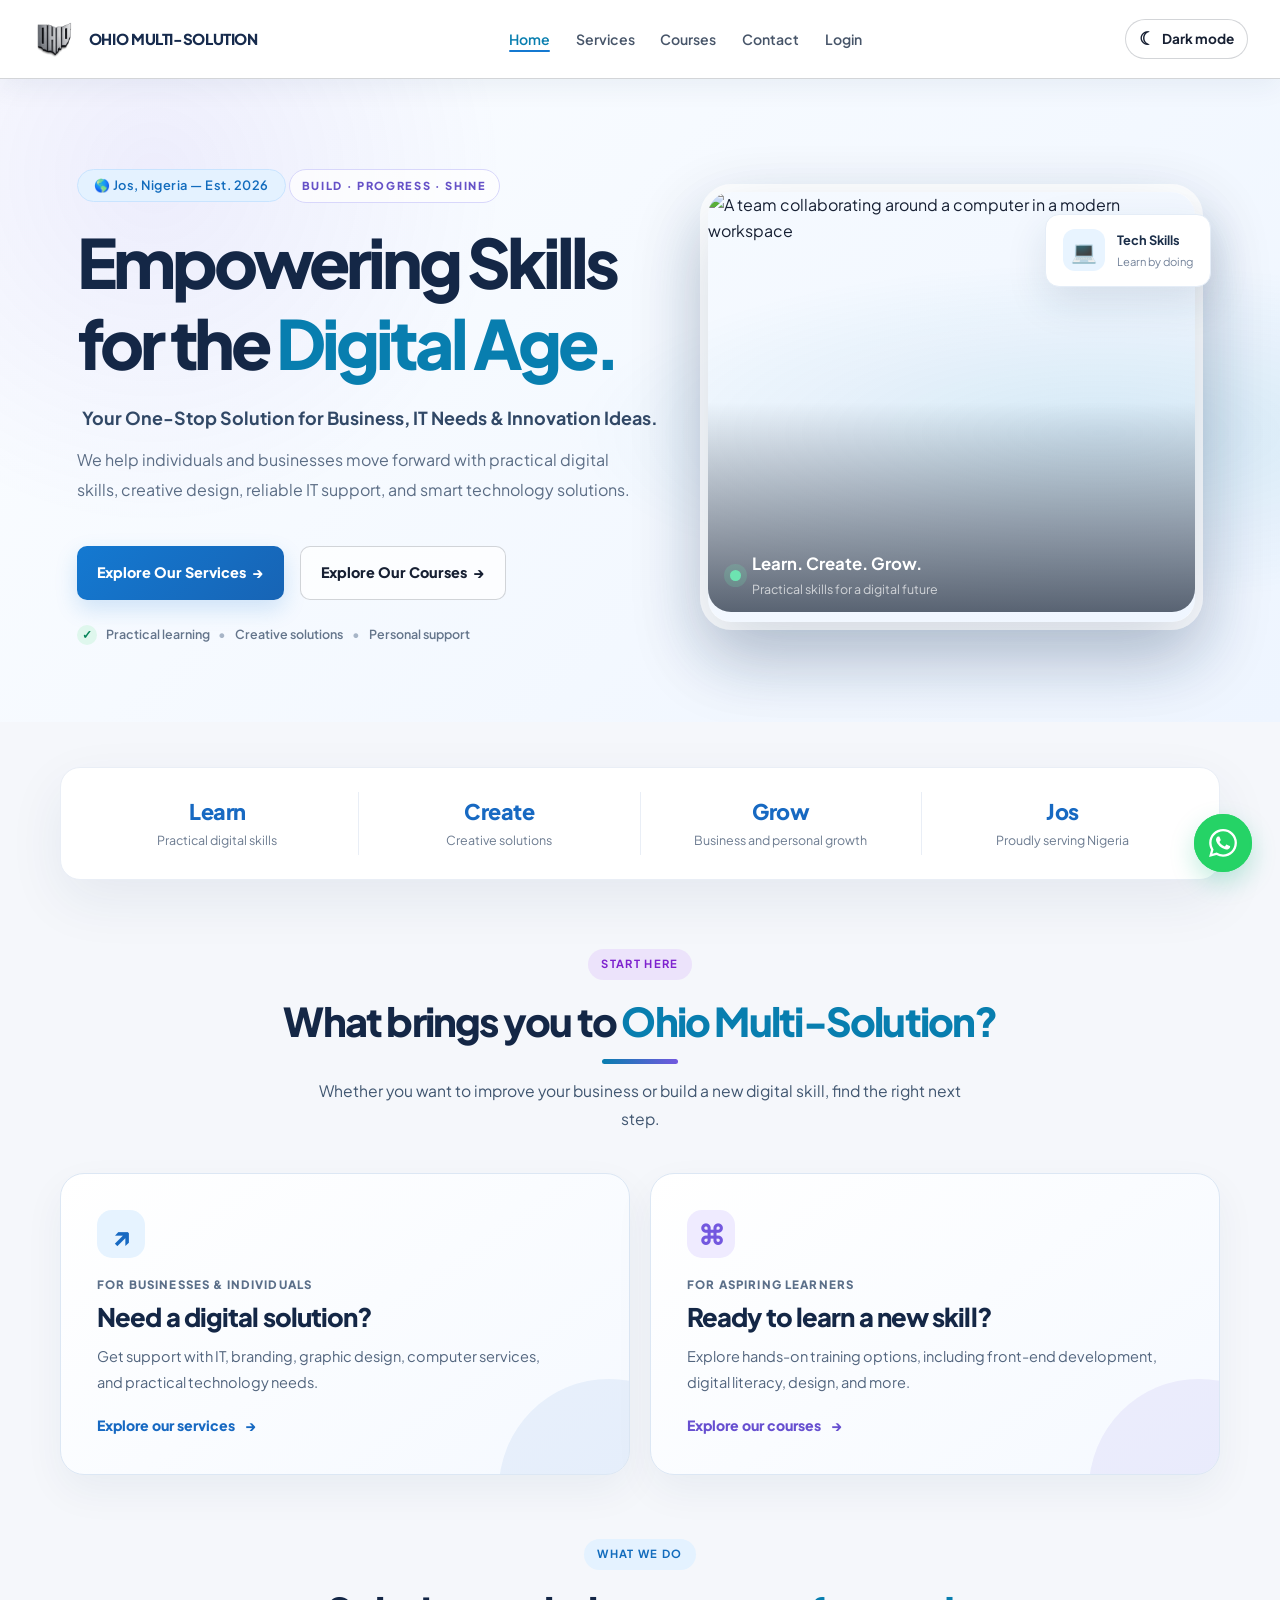
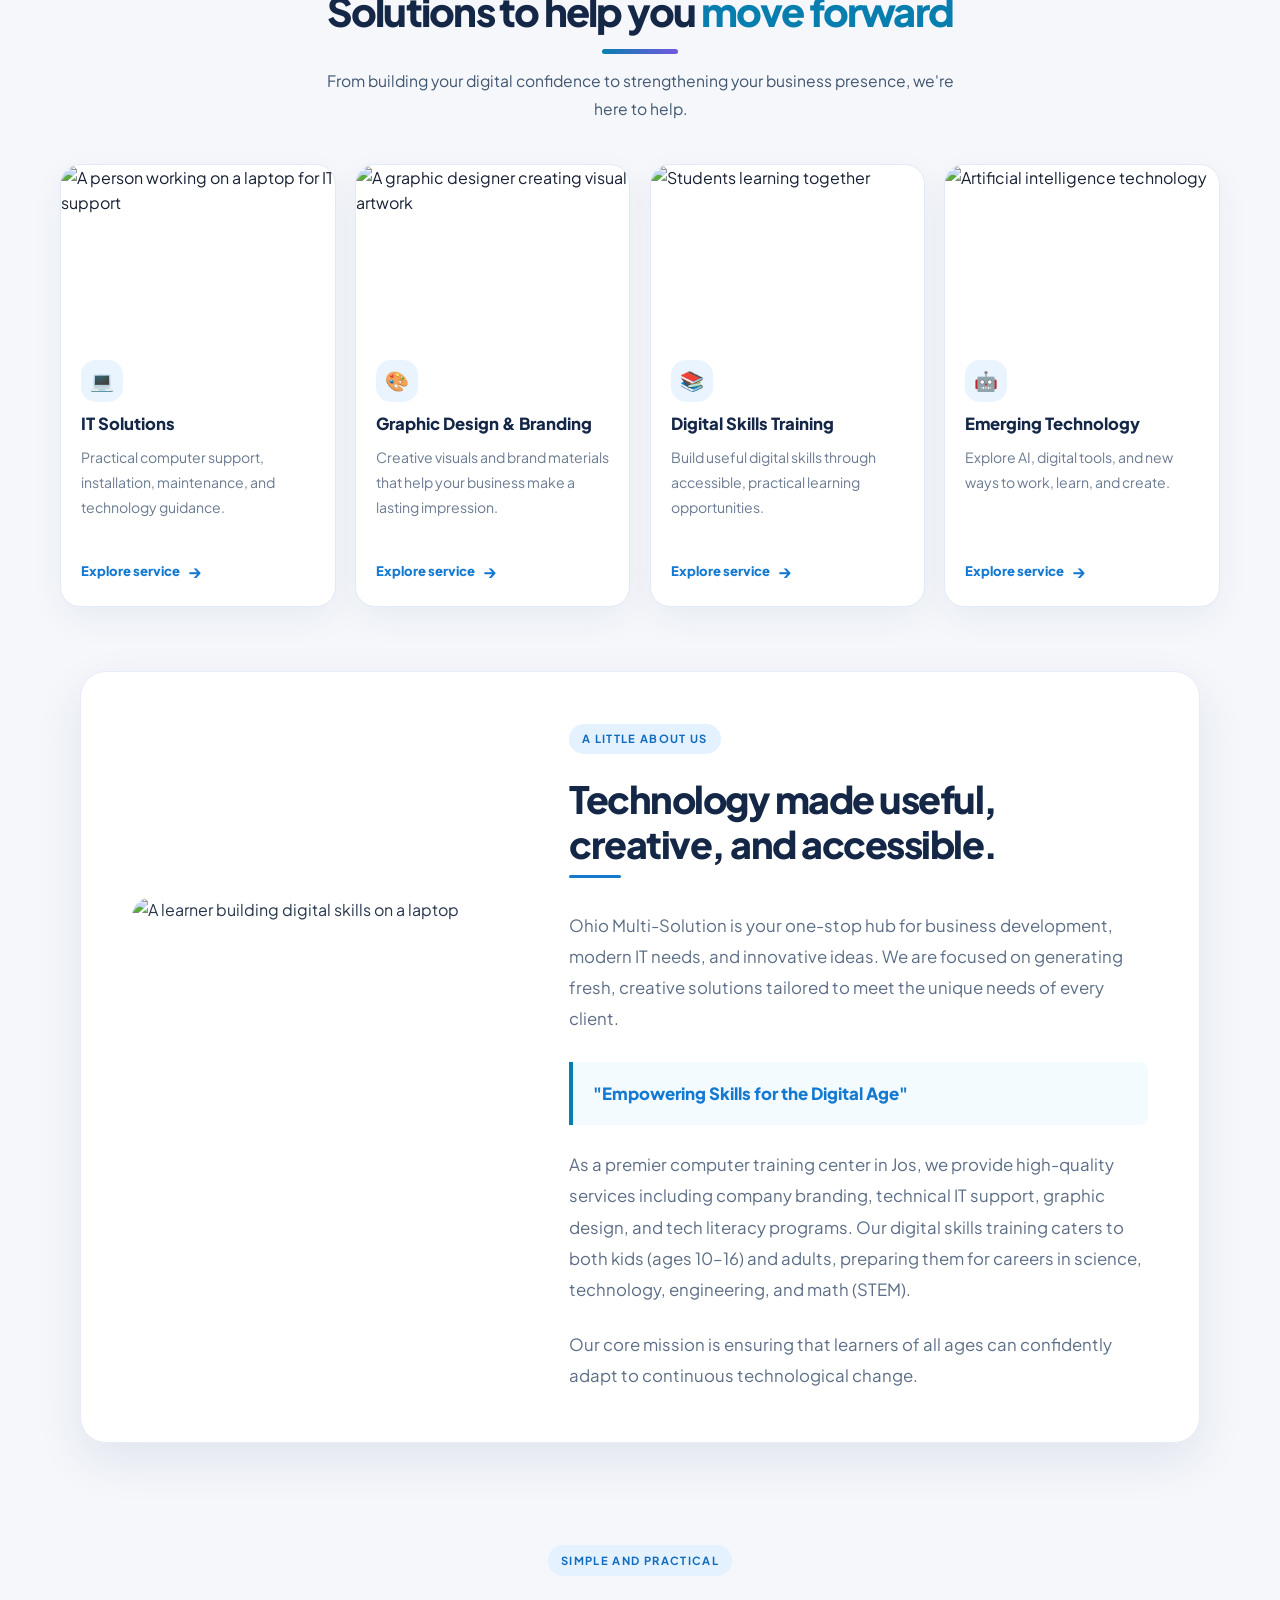
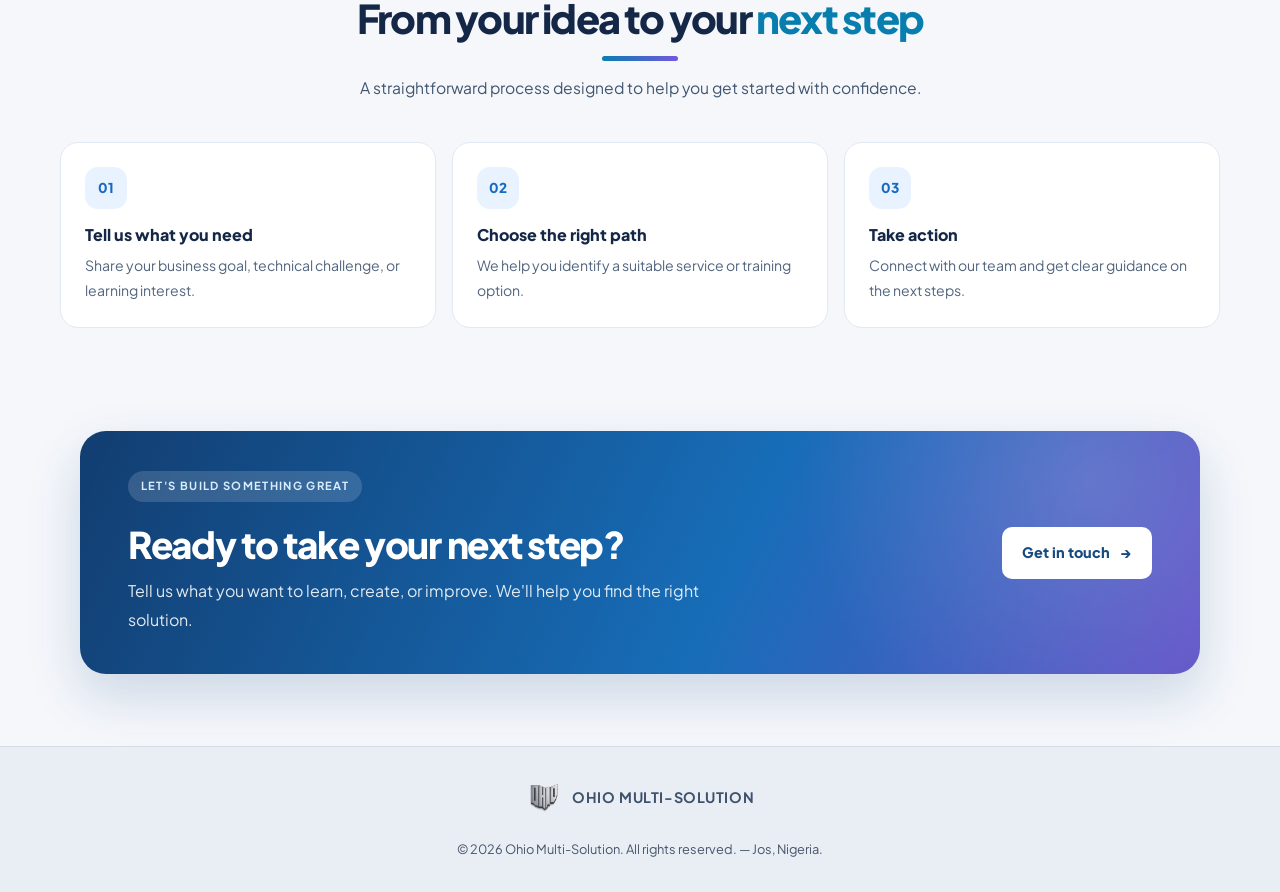
==== commit 10679118: "Update homepage" ====
--- a/index.html
+++ b/index.html
@@ -3,7 +3,7 @@
 <head>
     <meta charset="UTF-8">
     <meta name="viewport" content="width=device-width, initial-scale=1.0">
-    <meta name="description" content="Ohio Multi-Solution — your one-stop hub for IT solutions, graphic design, branding, and digital skills training in Jos, Nigeria.">
+    <meta name="description" content="Ohio Multi-Solution — your one-stop hub for IT solutions, graphic design, and digital skills training.">
     <title>Ohio Multi-Solution | Digital Solutions, Creative Services & Training</title>
     <link rel="icon" href="C.png" type="image/png">
     <link rel="stylesheet" href="style.css">
@@ -14,7 +14,7 @@
     <meta property="og:url"         content="https://ohiomultisolution.netlify.app/">
     <meta property="og:image"       content="https://ohiomultisolution.netlify.app/C.png">
     <meta property="og:title"       content="Ohio Multi-Solution | Digital Solutions, Creative Services & Training">
-    <meta property="og:description" content="Your one-stop hub for IT solutions, graphic design, branding, and digital skills training in Jos, Nigeria.">
+    <meta property="og:description" content="Your one-stop hub for IT solutions, graphic design, and digital skills training.">
     <meta name="twitter:card"       content="summary_large_image">
     <meta name="twitter:image"      content="https://ohiomultisolution.netlify.app/C.png">
 </head>
@@ -51,8 +51,8 @@
         <section class="hero hero-modern">
             <div class="hero-copy">
                 <div class="hero-badge">&#127758; Jos, Nigeria &mdash; Est. 2026</div>
-                <p class="hero-kicker">Technology · Creativity · Growth</p>
-                <h1>Build your future<br>in the <span>digital world.</span></h1>
+                <p class="hero-kicker">Build · Progress · Shine</p>
+                <h1>Empowering Skills<br>for the <span>Digital Age.</span></h1>
                 <p class="hero-sub">Your One-Stop Solution for Business, IT Needs &amp; Innovation Ideas.</p>
                 <p class="hero-desc">We help individuals and businesses move forward with practical digital skills, creative design, reliable IT support, and smart technology solutions.</p>
                 <div class="hero-cta">
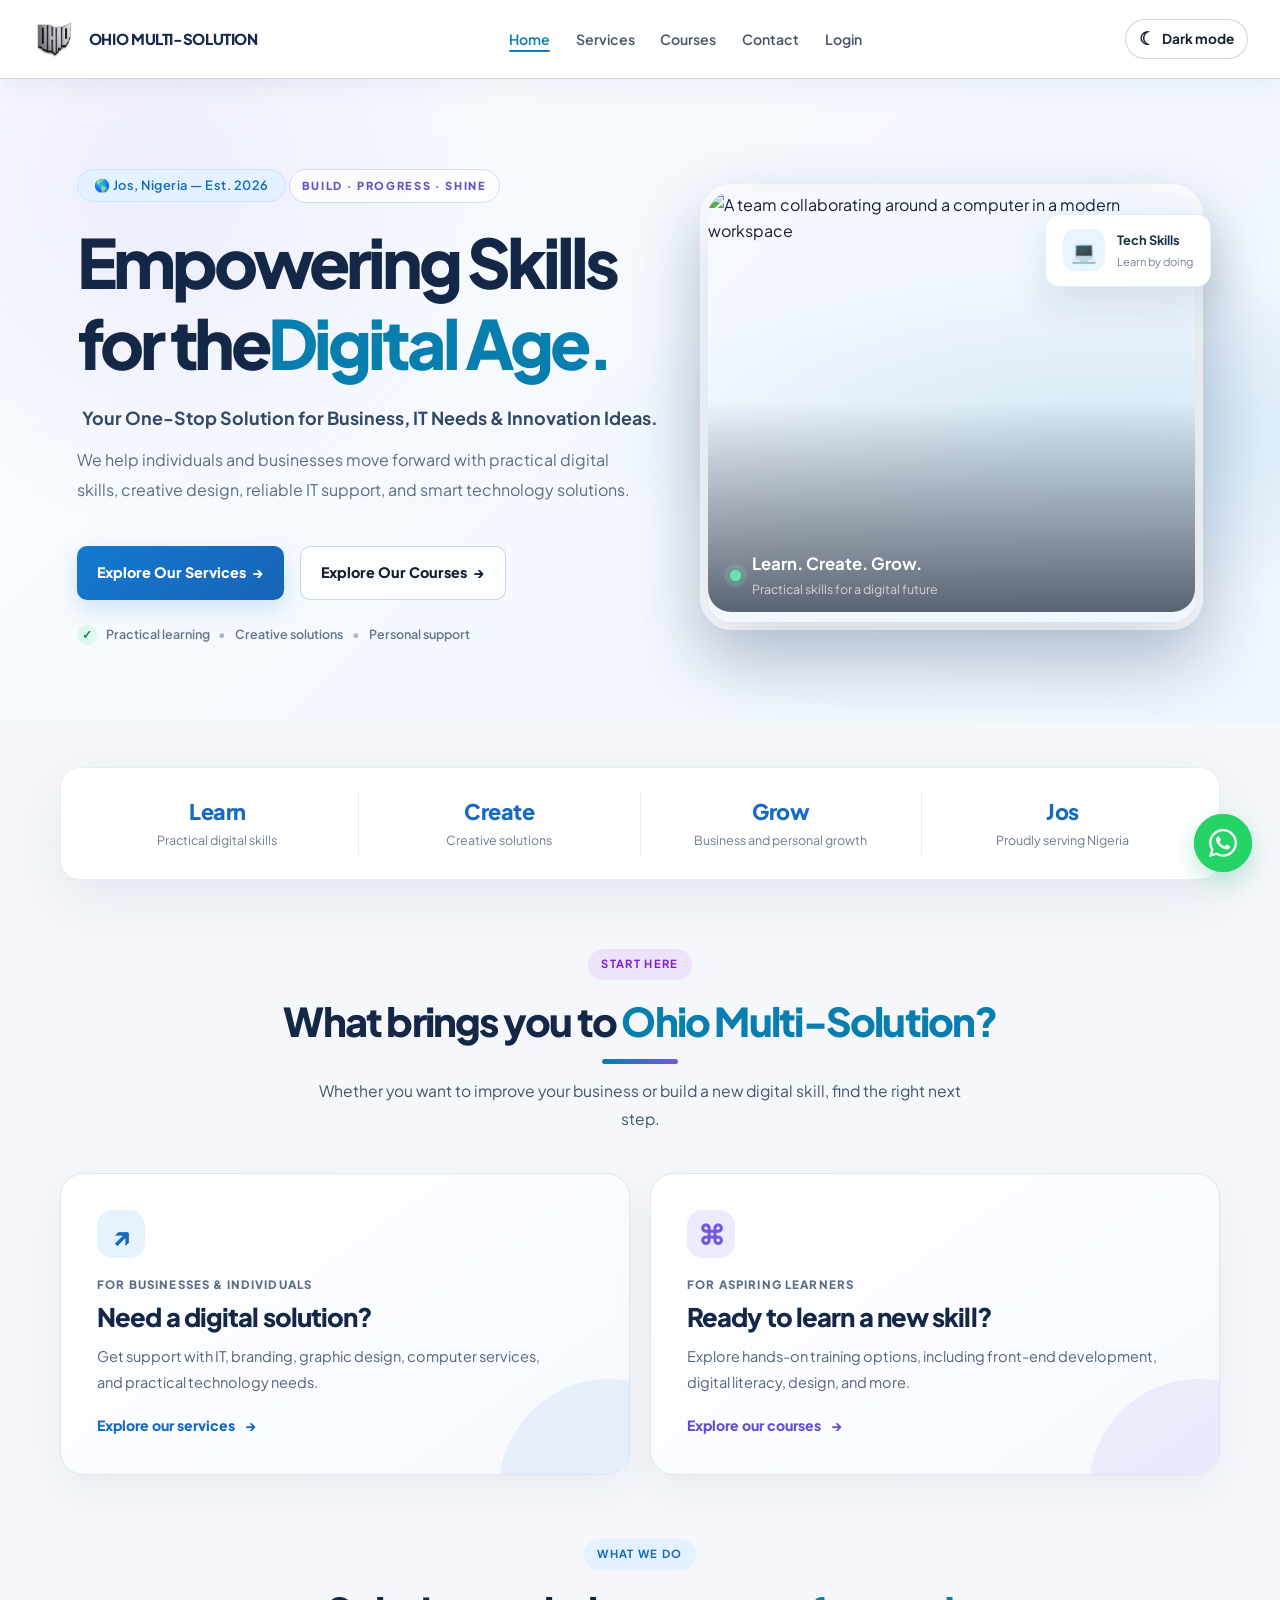
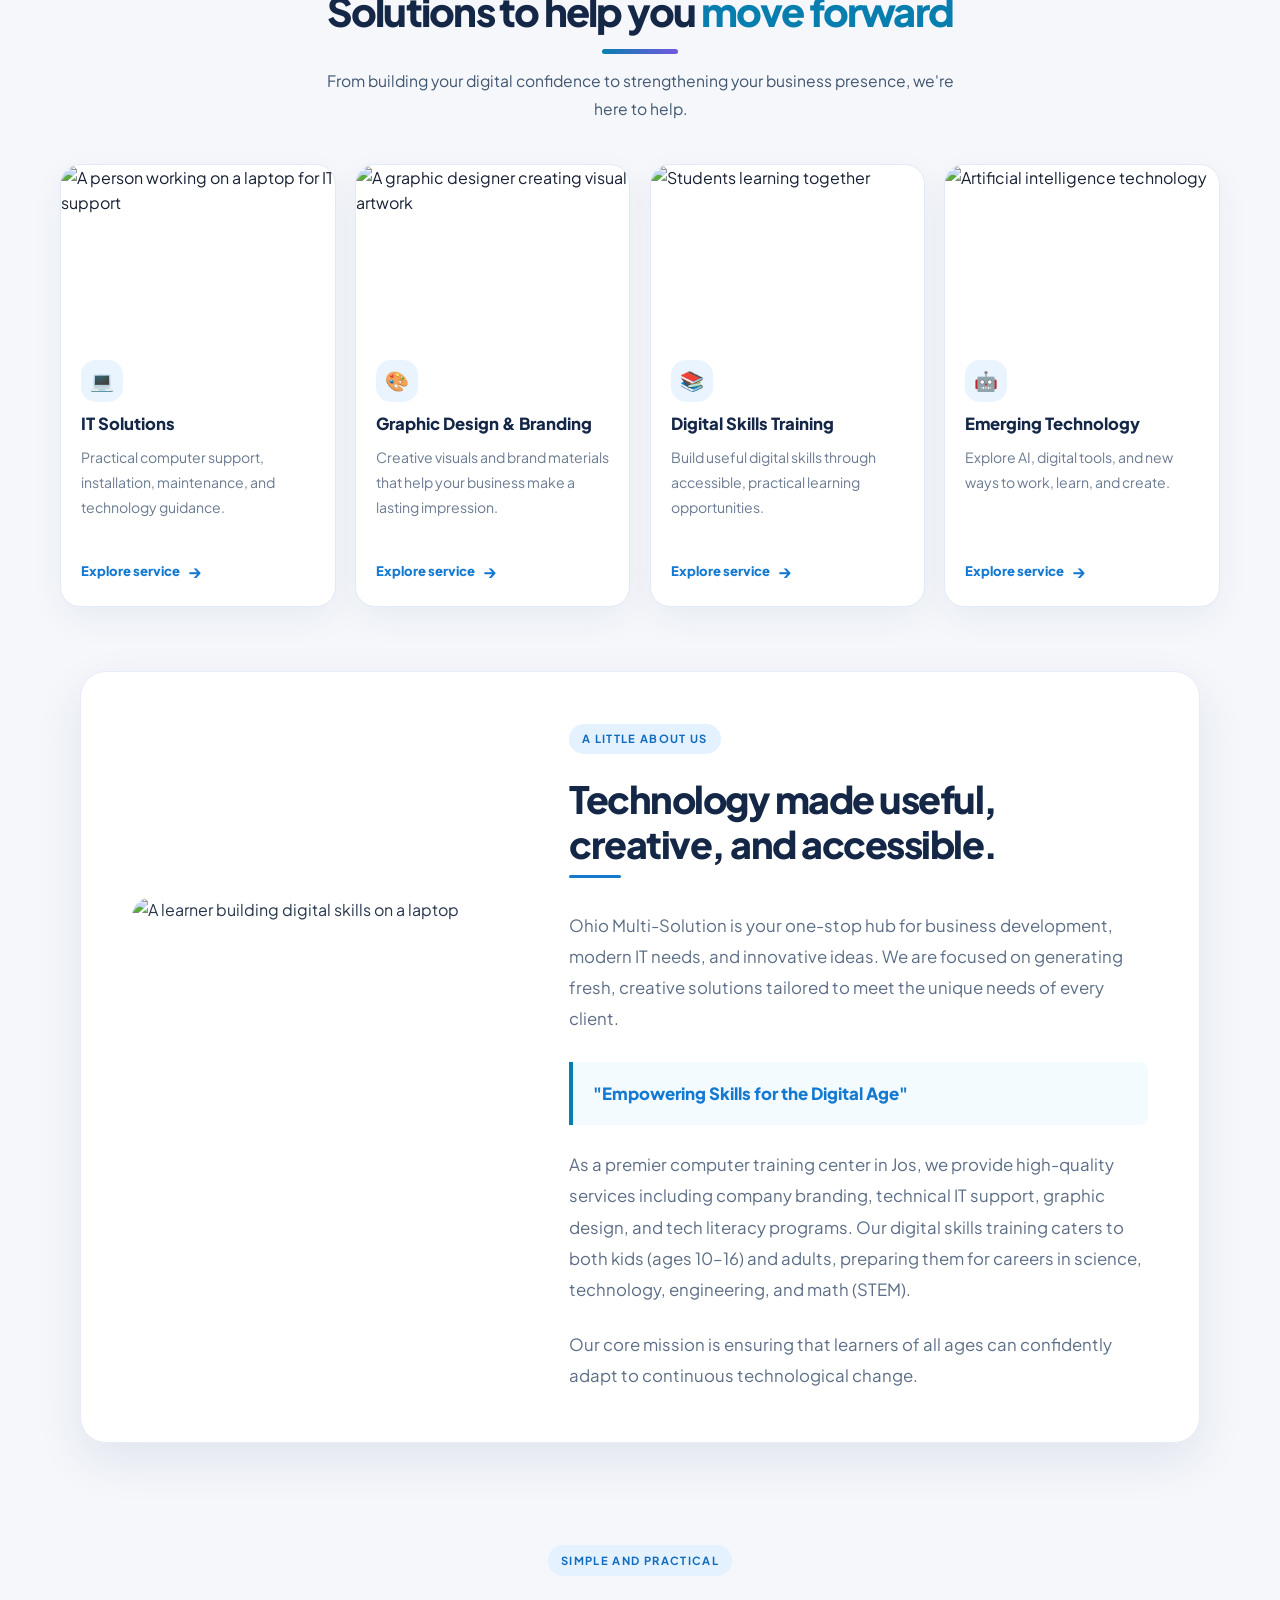
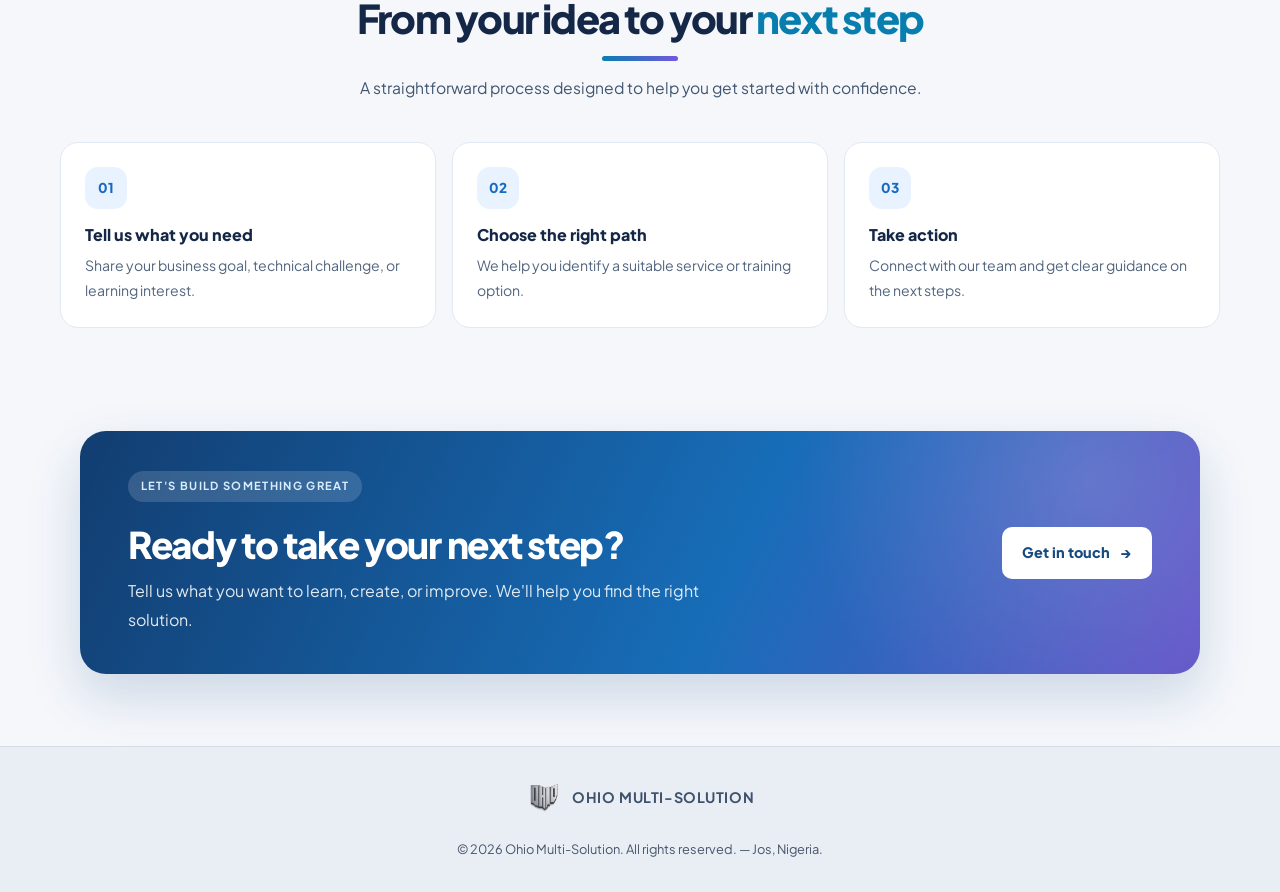
==== commit 20a6148b: "Update homepage" ====
--- a/index.html
+++ b/index.html
@@ -52,7 +52,7 @@
             <div class="hero-copy">
                 <div class="hero-badge">&#127758; Jos, Nigeria &mdash; Est. 2026</div>
                 <p class="hero-kicker">Build · Progress · Shine</p>
-                <h1>Empowering Skills<br>for the <span>Digital Age.</span></h1>
+                <h1>Empowering Skills for the<span>Digital Age.</span></h1>
                 <p class="hero-sub">Your One-Stop Solution for Business, IT Needs &amp; Innovation Ideas.</p>
                 <p class="hero-desc">We help individuals and businesses move forward with practical digital skills, creative design, reliable IT support, and smart technology solutions.</p>
                 <div class="hero-cta">
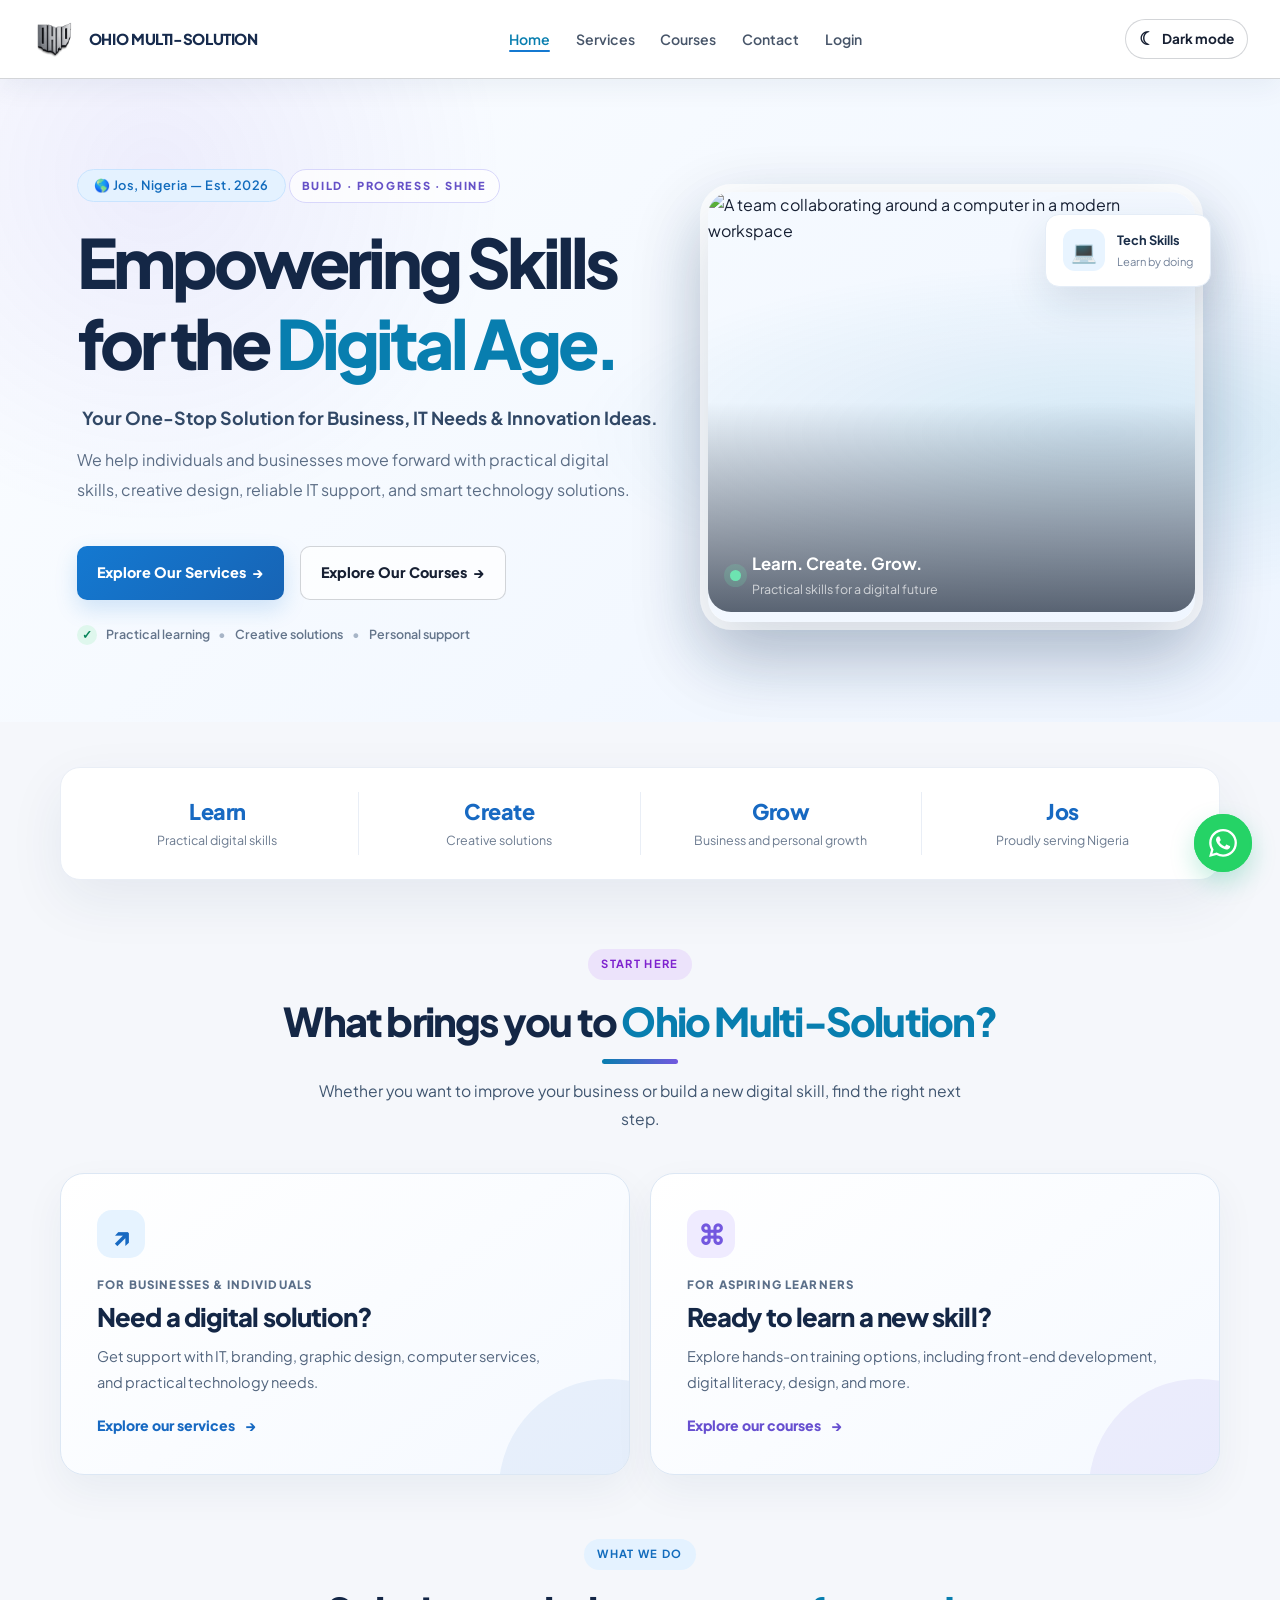
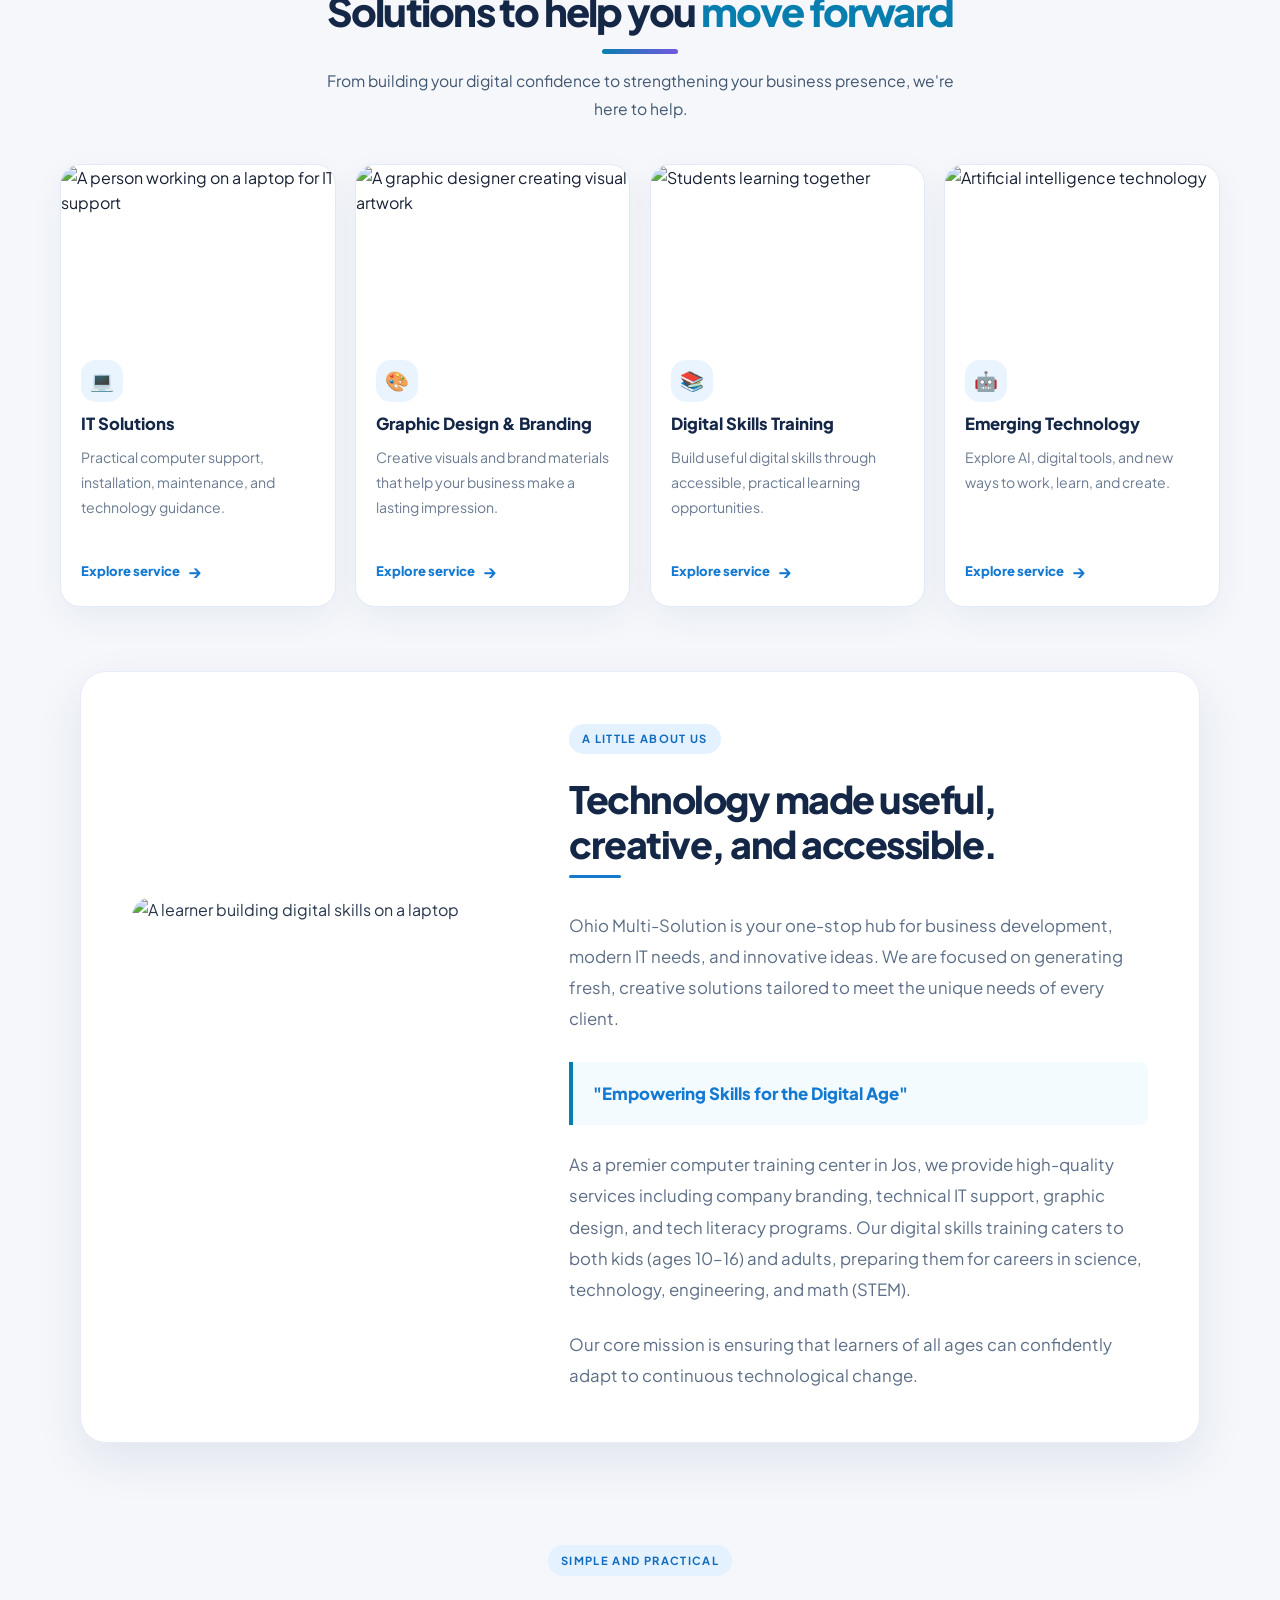
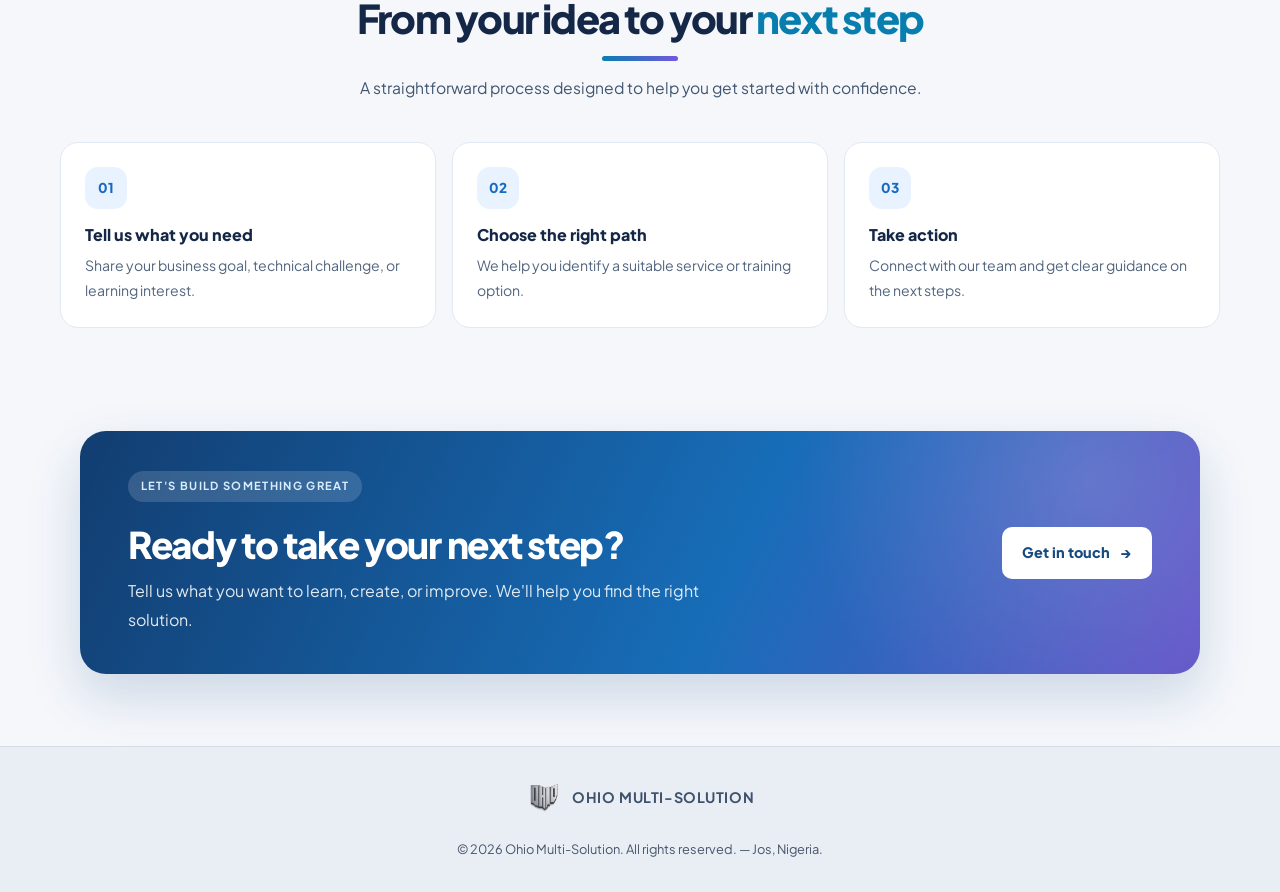
==== commit 2724cdce: "Update homepage" ====
--- a/index.html
+++ b/index.html
@@ -52,7 +52,7 @@
             <div class="hero-copy">
                 <div class="hero-badge">&#127758; Jos, Nigeria &mdash; Est. 2026</div>
                 <p class="hero-kicker">Build · Progress · Shine</p>
-                <h1>Empowering Skills for the<span>Digital Age.</span></h1>
+                <h1>Empowering Skills for the <span>Digital Age.</span></h1>
                 <p class="hero-sub">Your One-Stop Solution for Business, IT Needs &amp; Innovation Ideas.</p>
                 <p class="hero-desc">We help individuals and businesses move forward with practical digital skills, creative design, reliable IT support, and smart technology solutions.</p>
                 <div class="hero-cta">
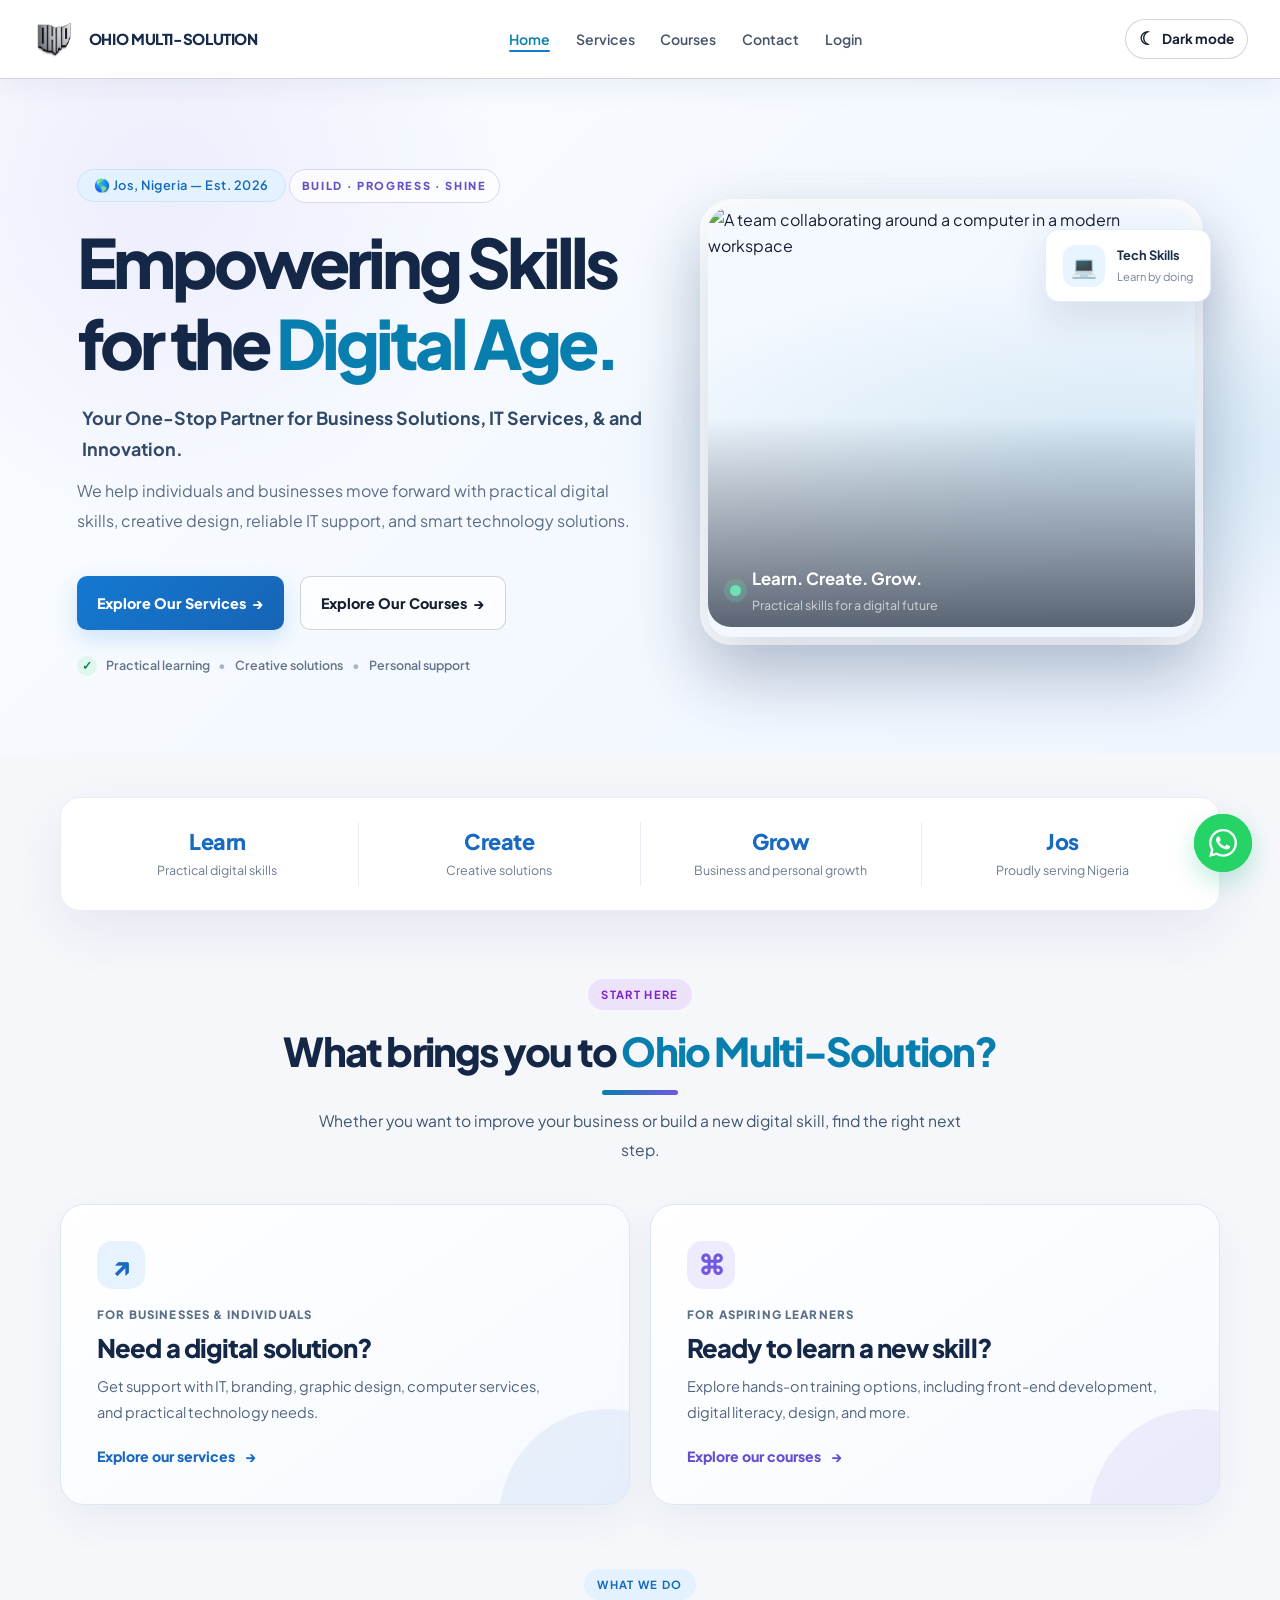
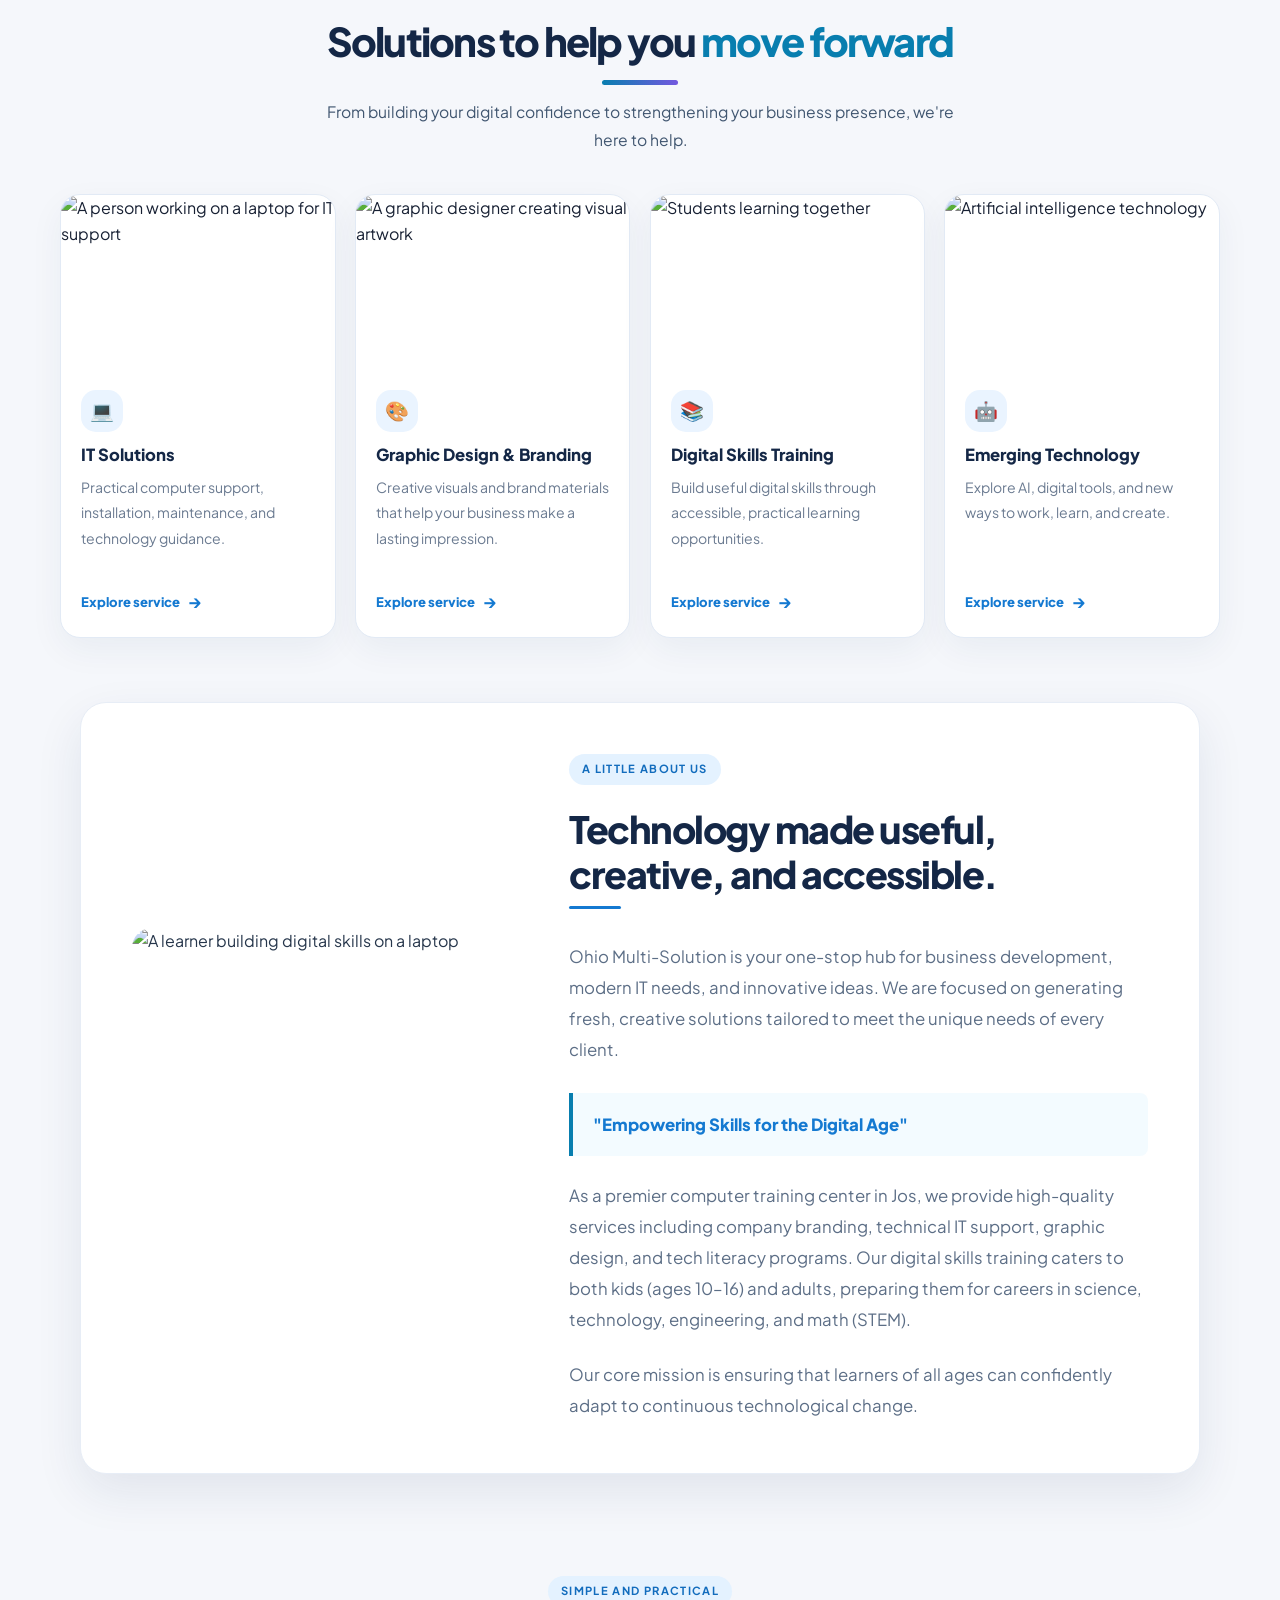
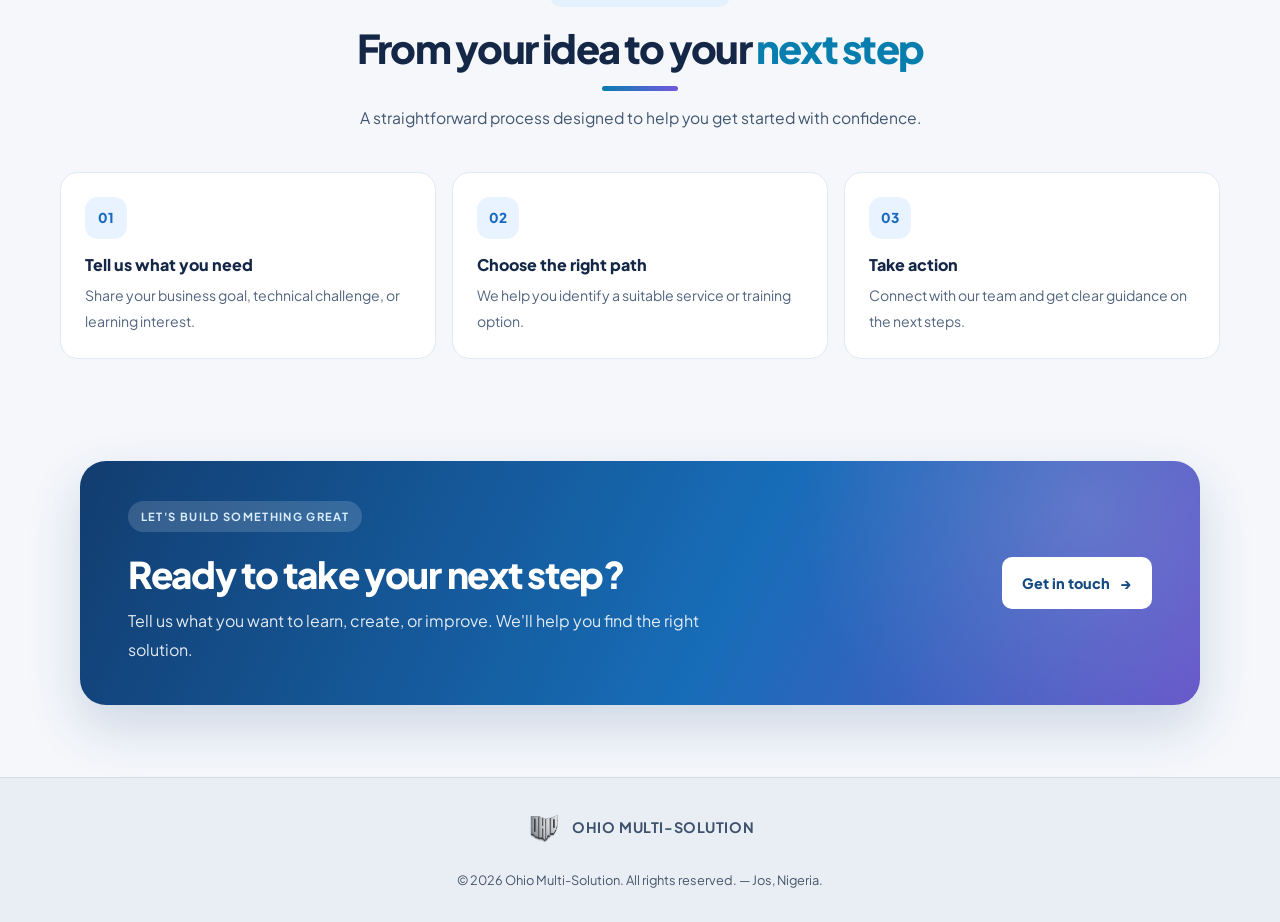
==== commit 3f9d8ec9: "Update homepage" ====
--- a/index.html
+++ b/index.html
@@ -53,7 +53,7 @@
                 <div class="hero-badge">&#127758; Jos, Nigeria &mdash; Est. 2026</div>
                 <p class="hero-kicker">Build · Progress · Shine</p>
                 <h1>Empowering Skills for the <span>Digital Age.</span></h1>
-                <p class="hero-sub">Your One-Stop Solution for Business, IT Needs &amp; Innovation Ideas.</p>
+                <p class="hero-sub">Your One-Stop Partner for Business Solutions, IT Services, &amp; and Innovation.</p>
                 <p class="hero-desc">We help individuals and businesses move forward with practical digital skills, creative design, reliable IT support, and smart technology solutions.</p>
                 <div class="hero-cta">
                     <a href="services.html" class="btn-primary">Explore Our Services <span aria-hidden="true">&#8594;</span></a>
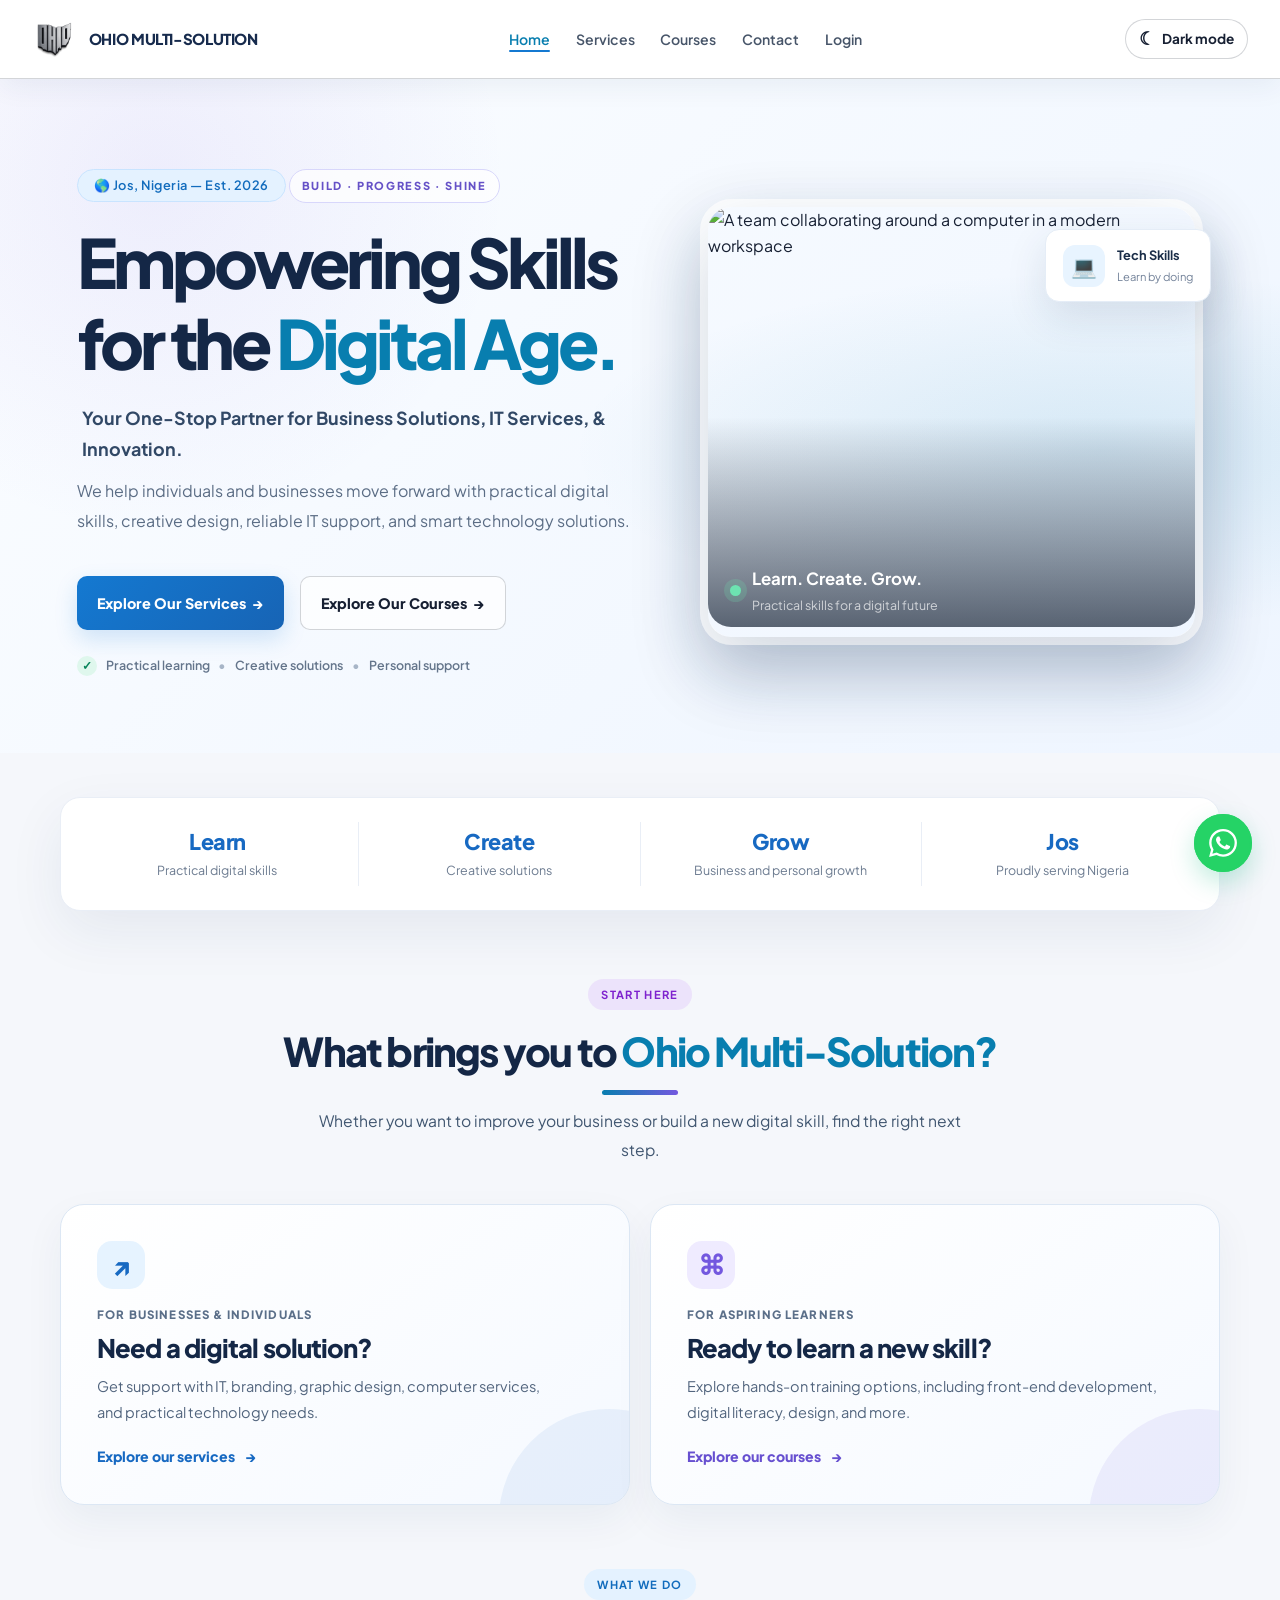
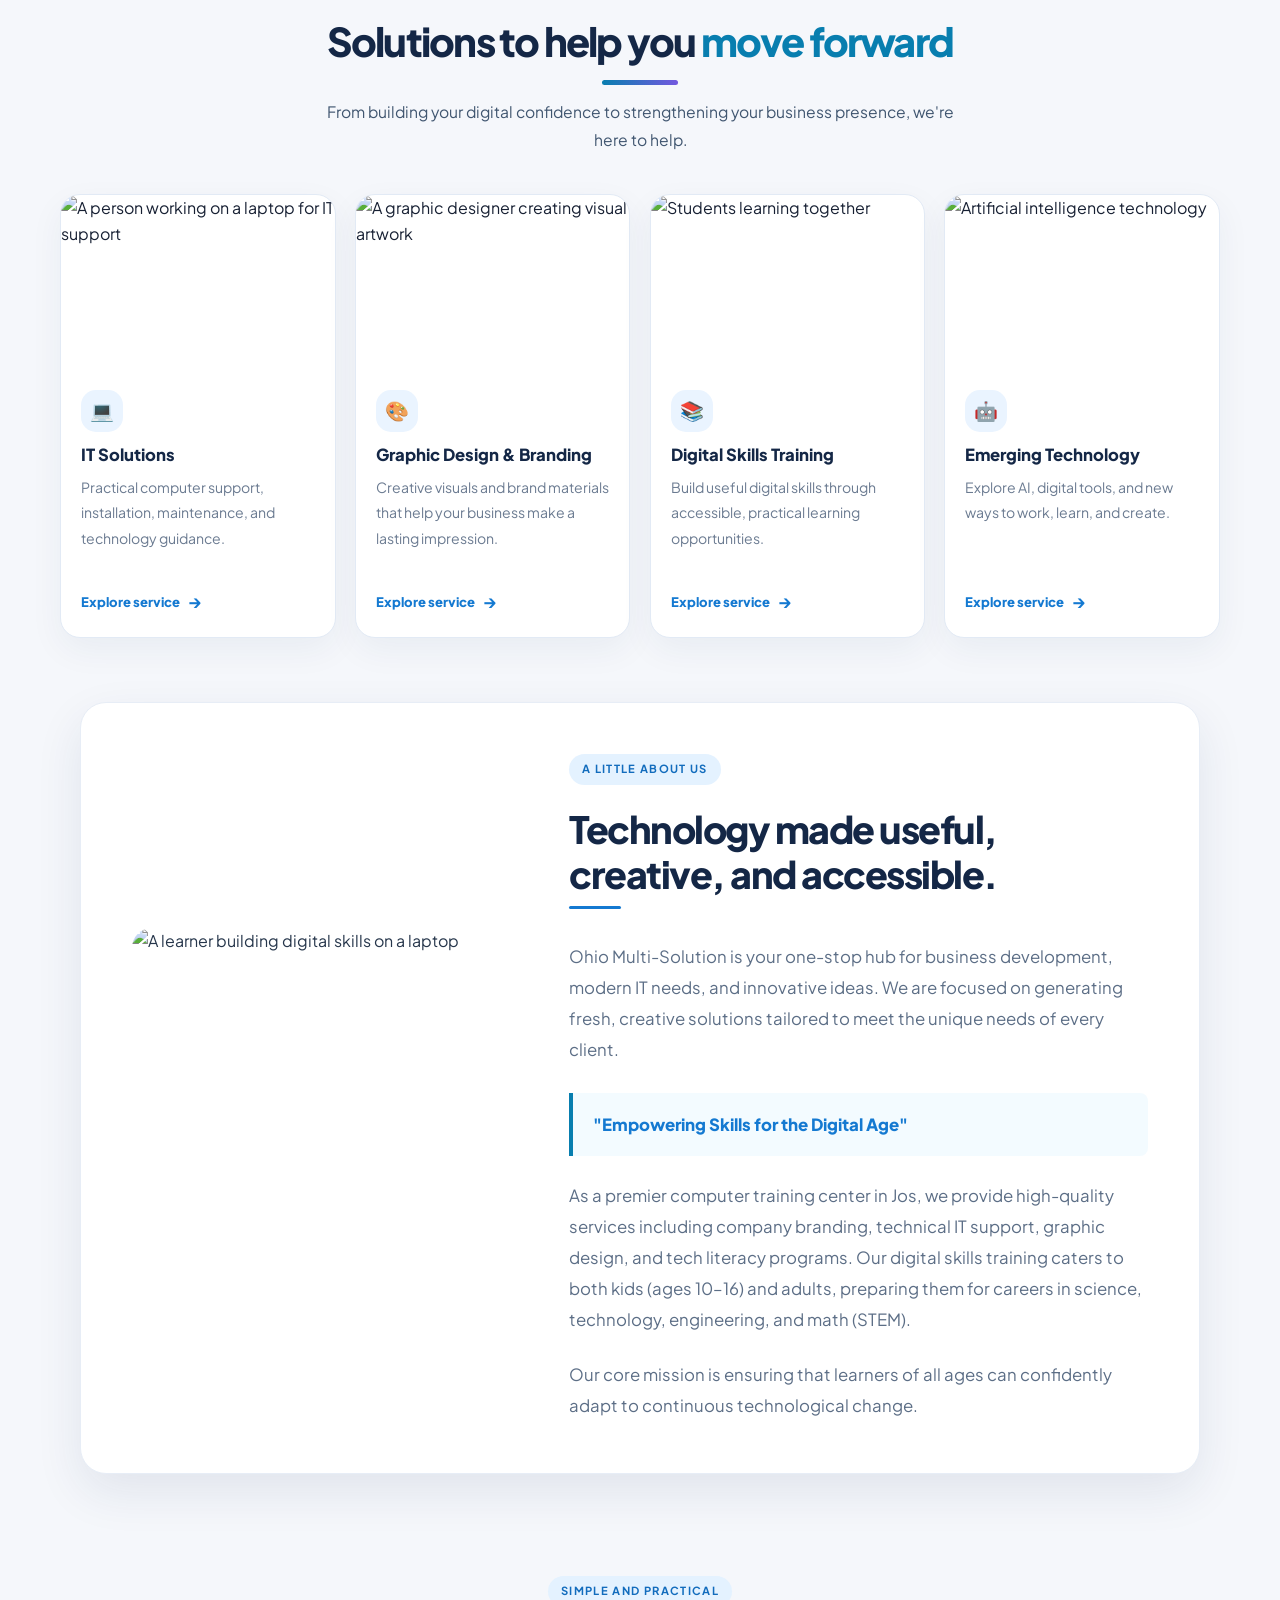
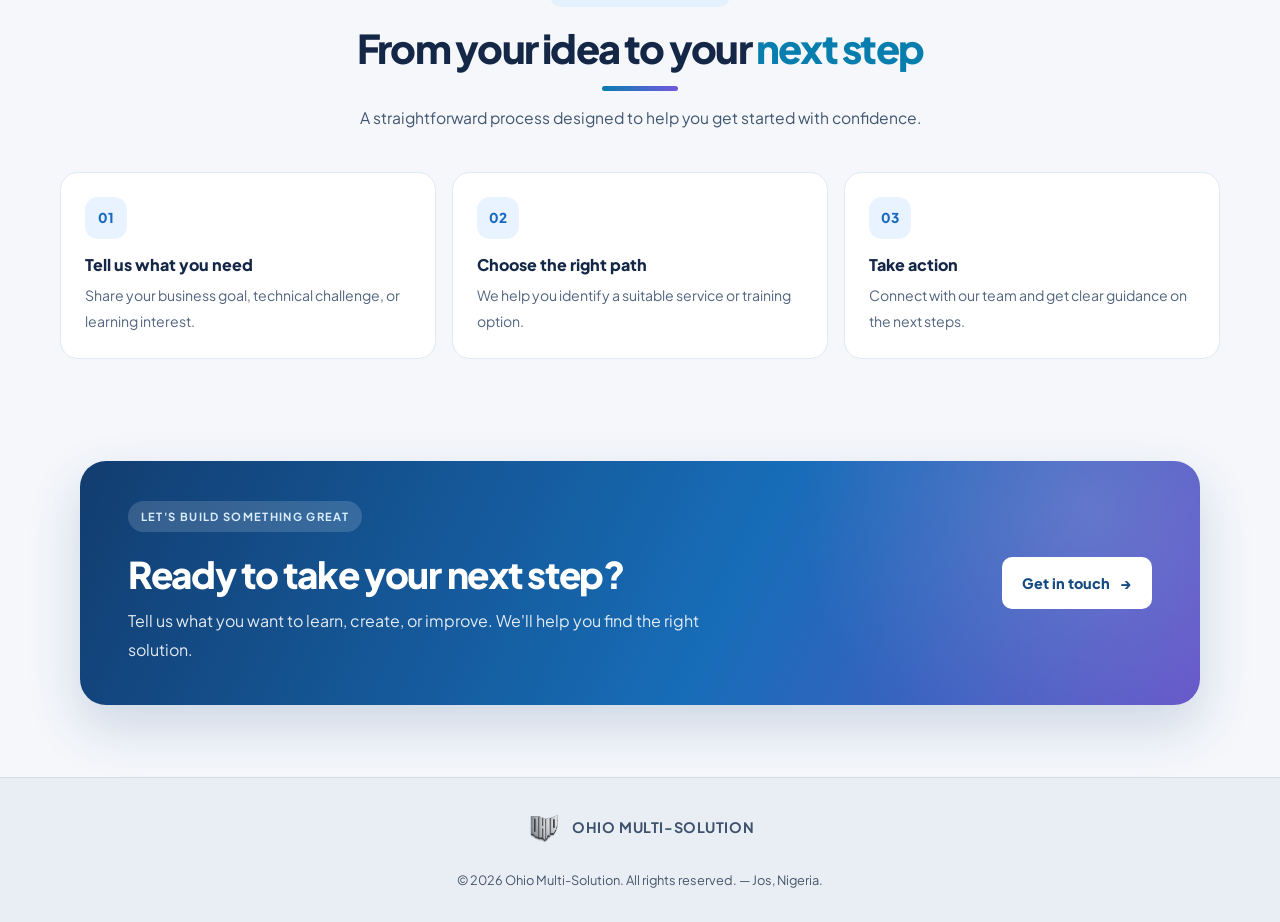
==== commit ae7f6dbe: "Update homepage" ====
--- a/index.html
+++ b/index.html
@@ -53,7 +53,7 @@
                 <div class="hero-badge">&#127758; Jos, Nigeria &mdash; Est. 2026</div>
                 <p class="hero-kicker">Build · Progress · Shine</p>
                 <h1>Empowering Skills for the <span>Digital Age.</span></h1>
-                <p class="hero-sub">Your One-Stop Partner for Business Solutions, IT Services, &amp; and Innovation.</p>
+                <p class="hero-sub">Your One-Stop Partner for Business Solutions, IT Services, &amp; Innovation.</p>
                 <p class="hero-desc">We help individuals and businesses move forward with practical digital skills, creative design, reliable IT support, and smart technology solutions.</p>
                 <div class="hero-cta">
                     <a href="services.html" class="btn-primary">Explore Our Services <span aria-hidden="true">&#8594;</span></a>
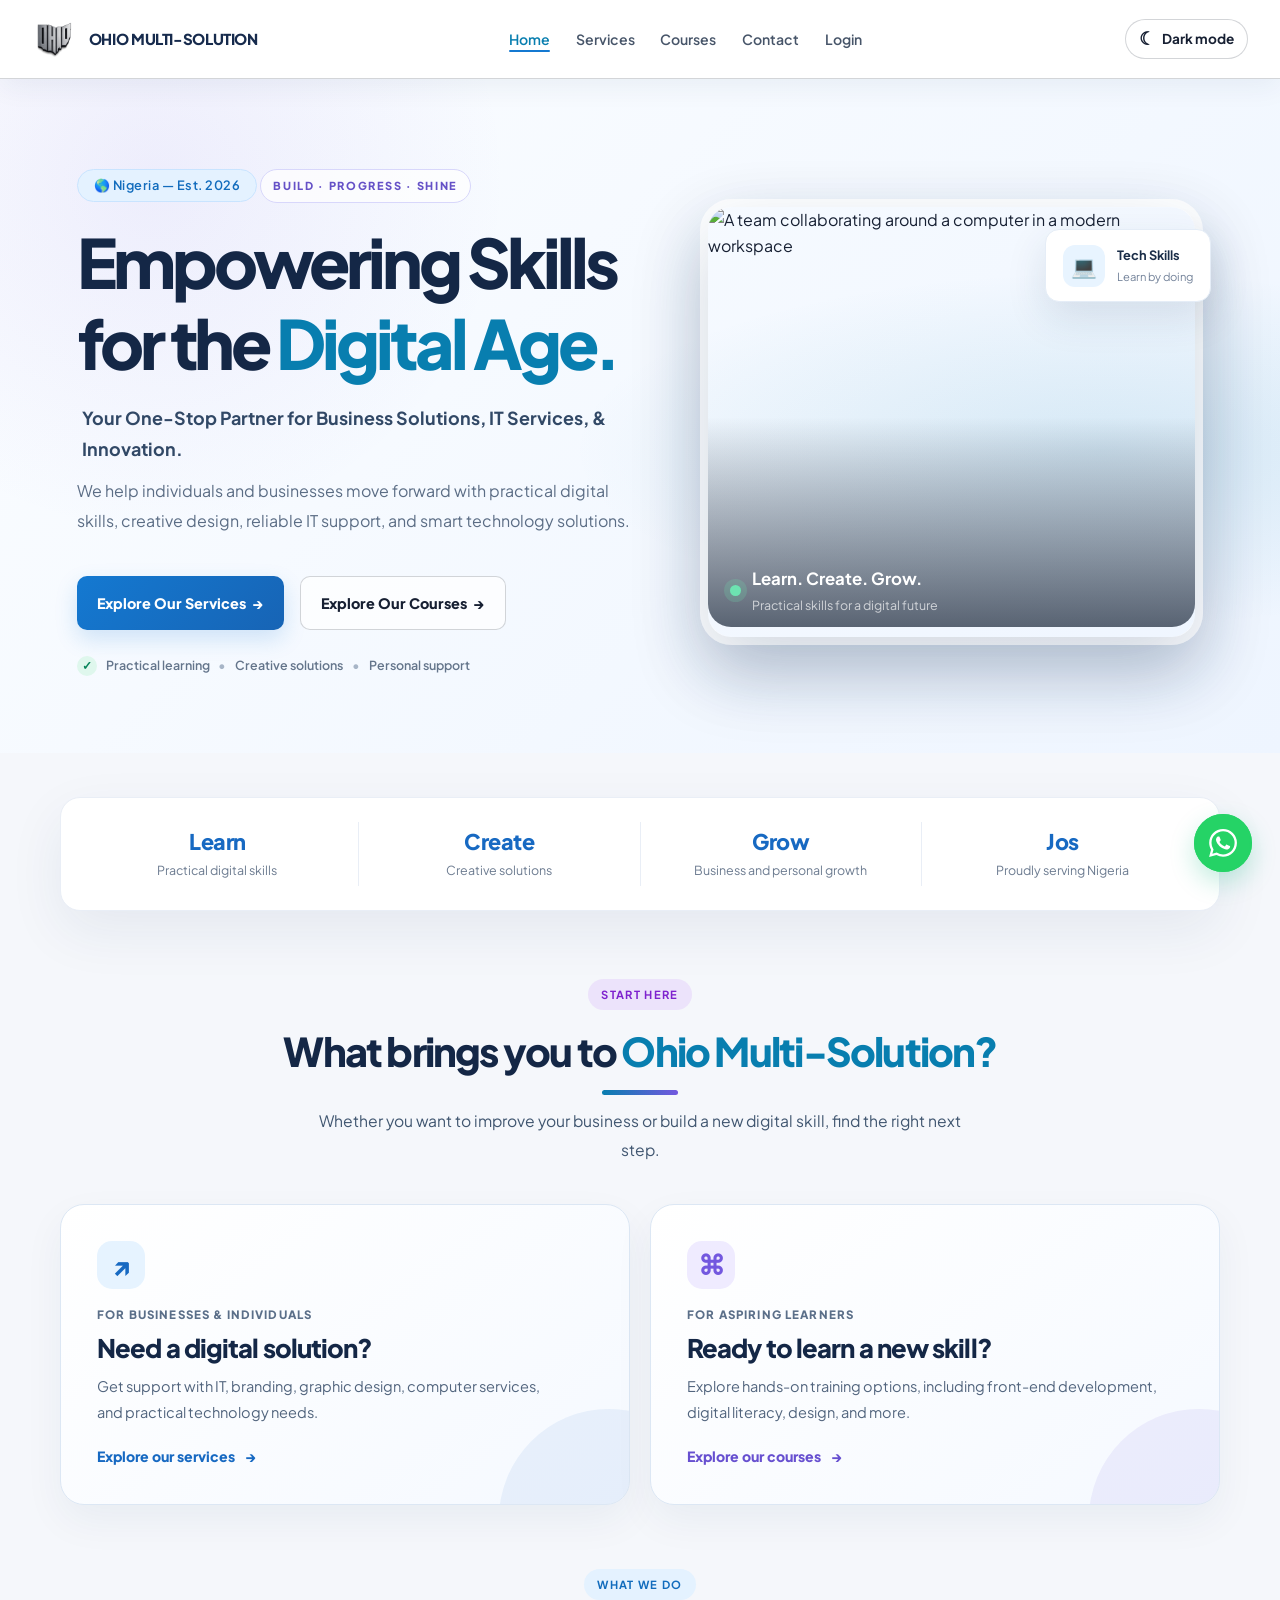
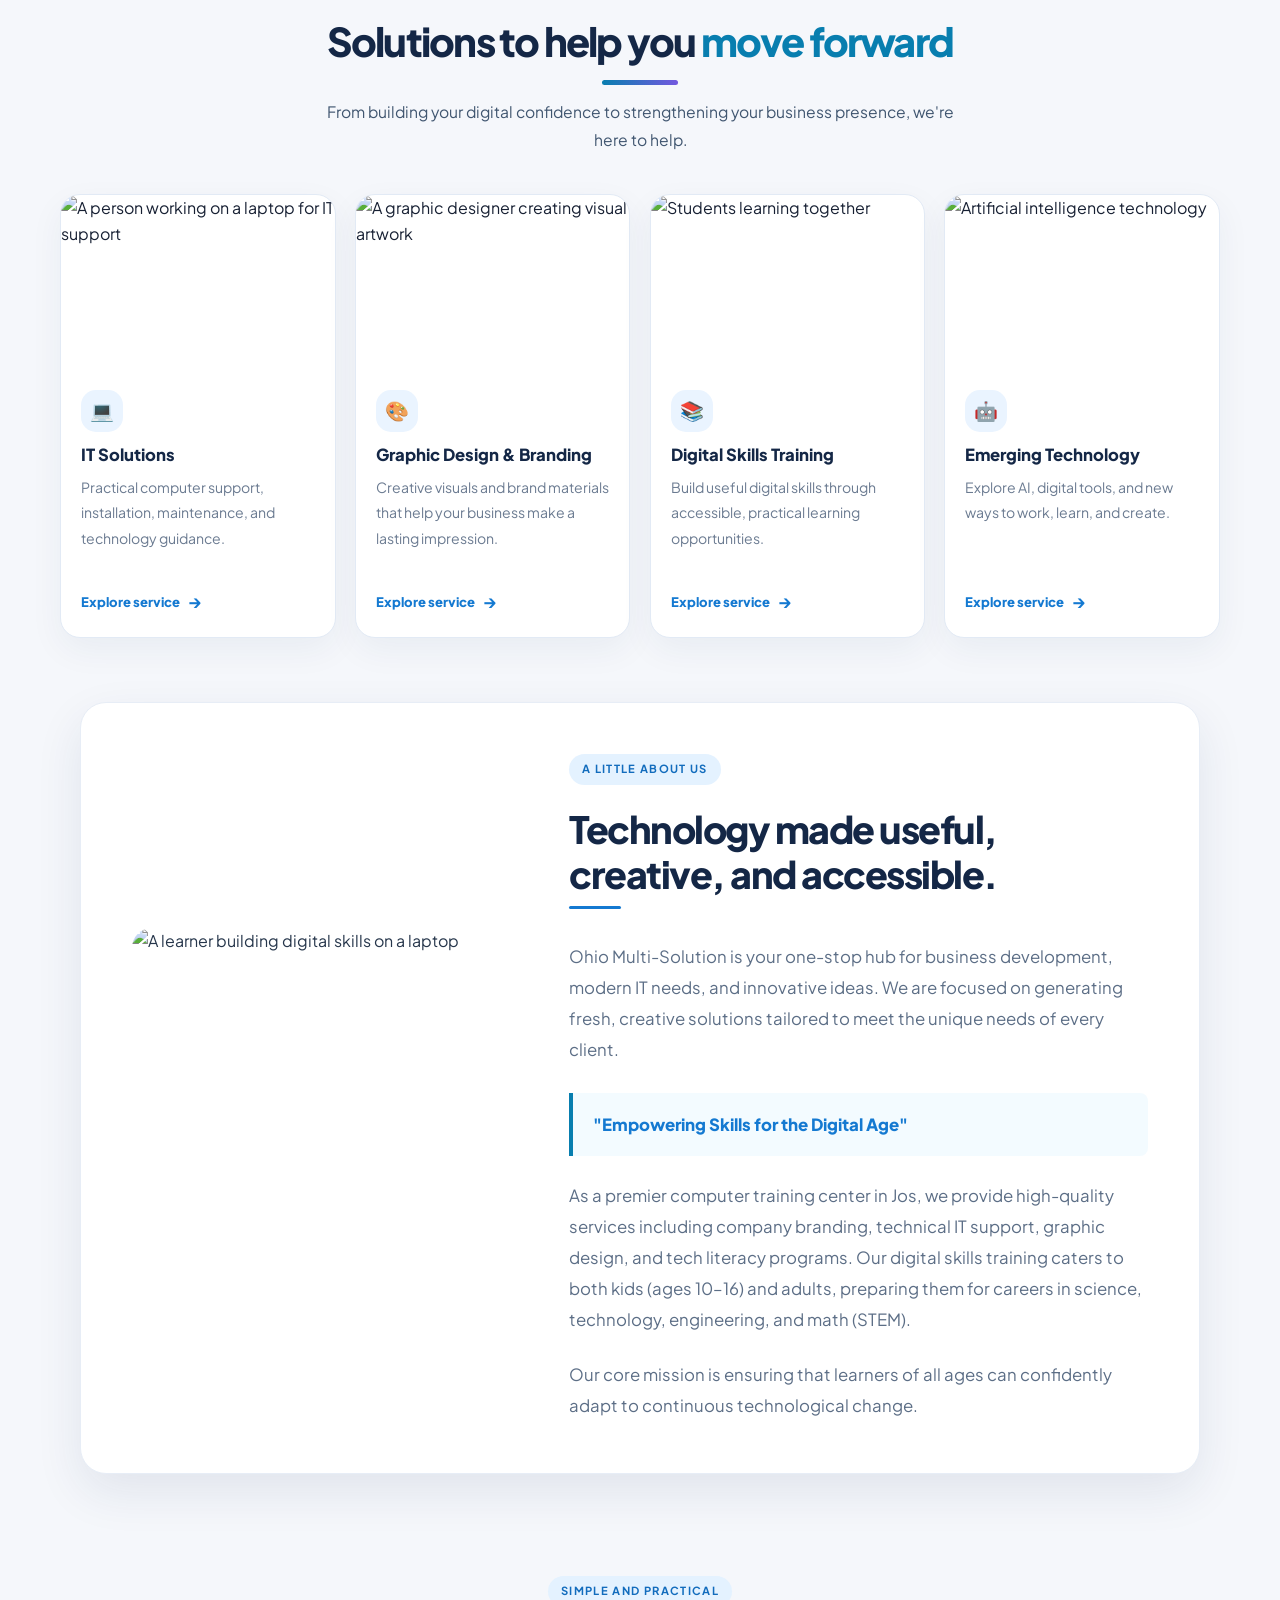
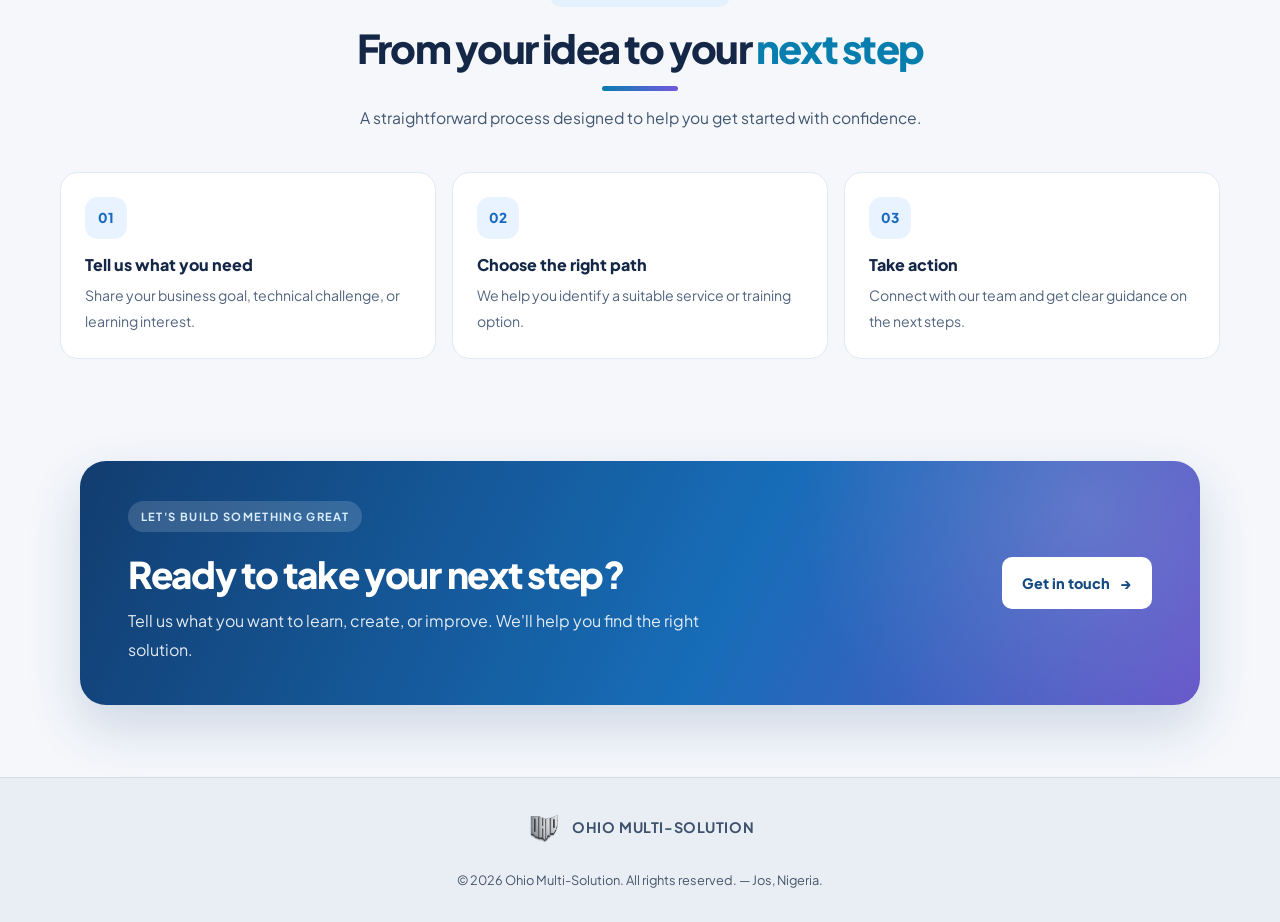
==== commit 31da4b9d: "Update homepage" ====
--- a/index.html
+++ b/index.html
@@ -50,7 +50,7 @@
         <!-- Hero -->
         <section class="hero hero-modern">
             <div class="hero-copy">
-                <div class="hero-badge">&#127758; Jos, Nigeria &mdash; Est. 2026</div>
+                <div class="hero-badge">&#127758; Nigeria &mdash; Est. 2026</div>
                 <p class="hero-kicker">Build · Progress · Shine</p>
                 <h1>Empowering Skills for the <span>Digital Age.</span></h1>
                 <p class="hero-sub">Your One-Stop Partner for Business Solutions, IT Services, &amp; Innovation.</p>
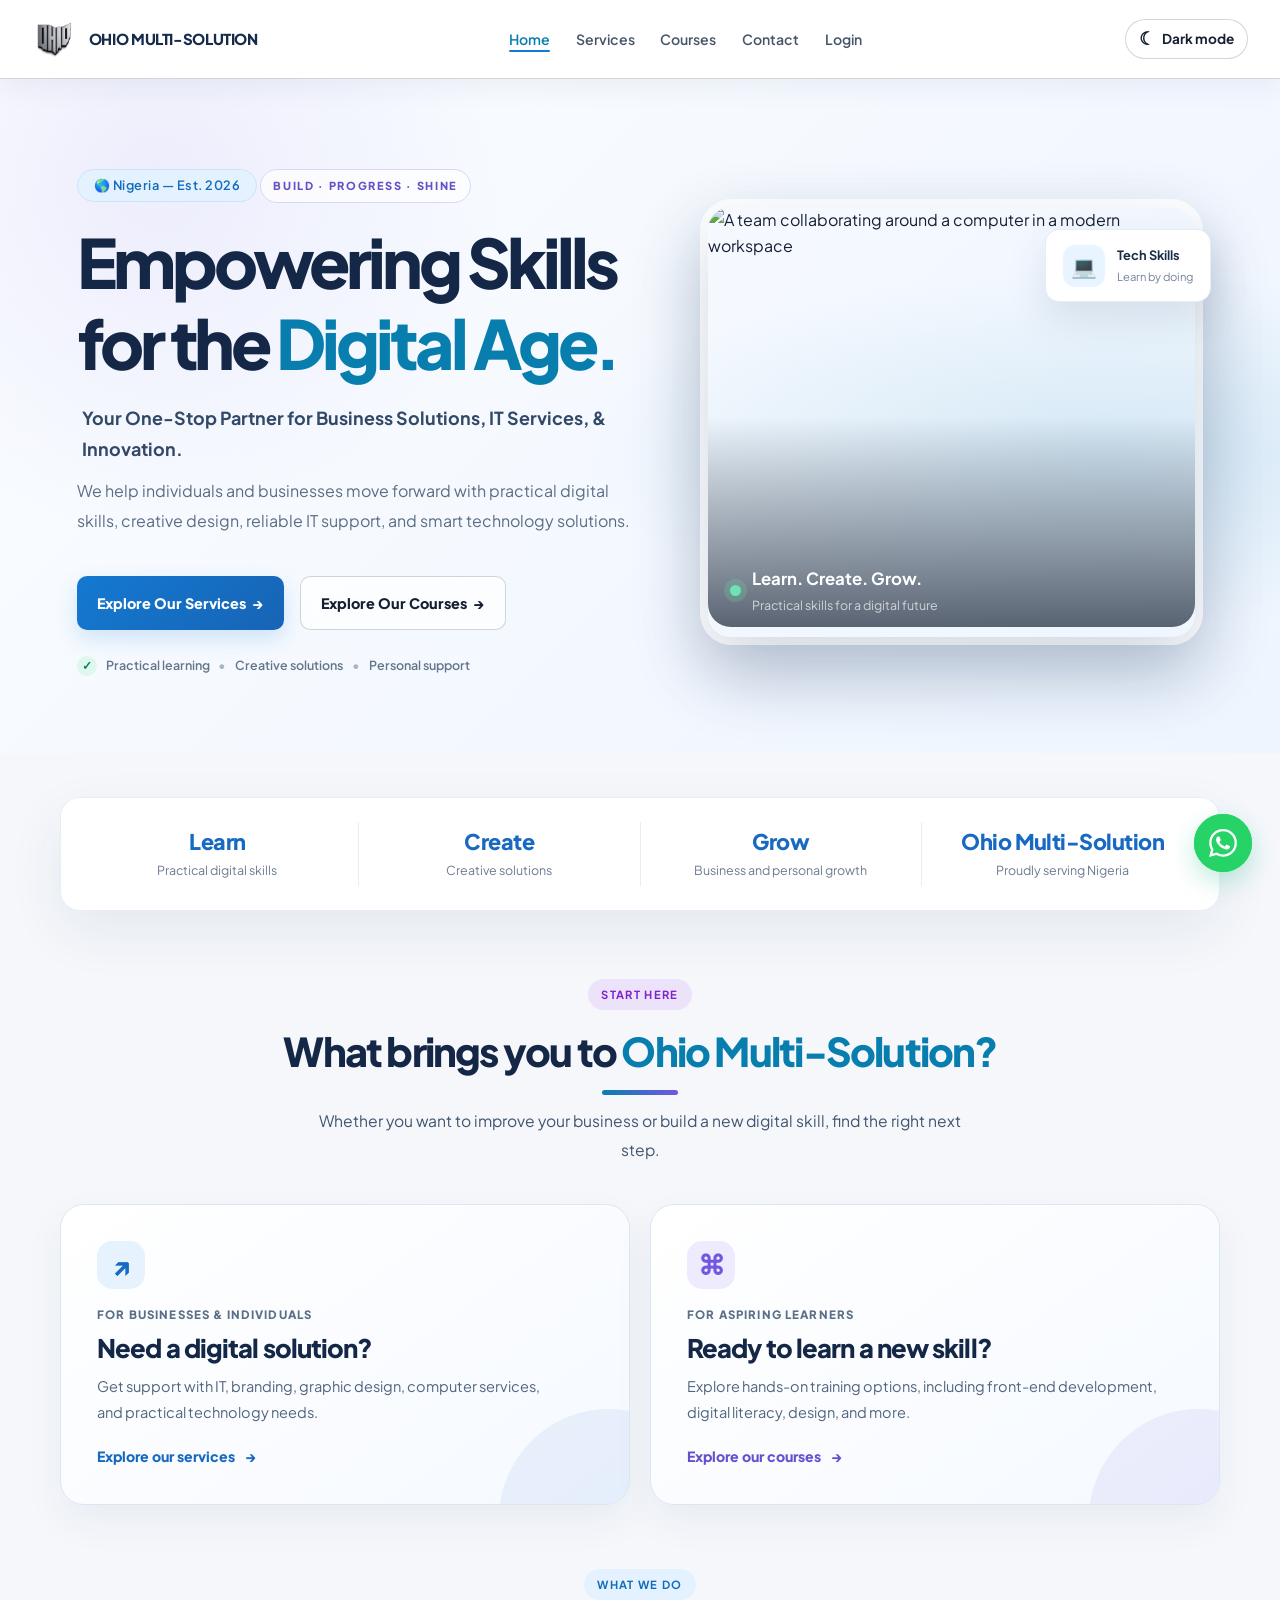
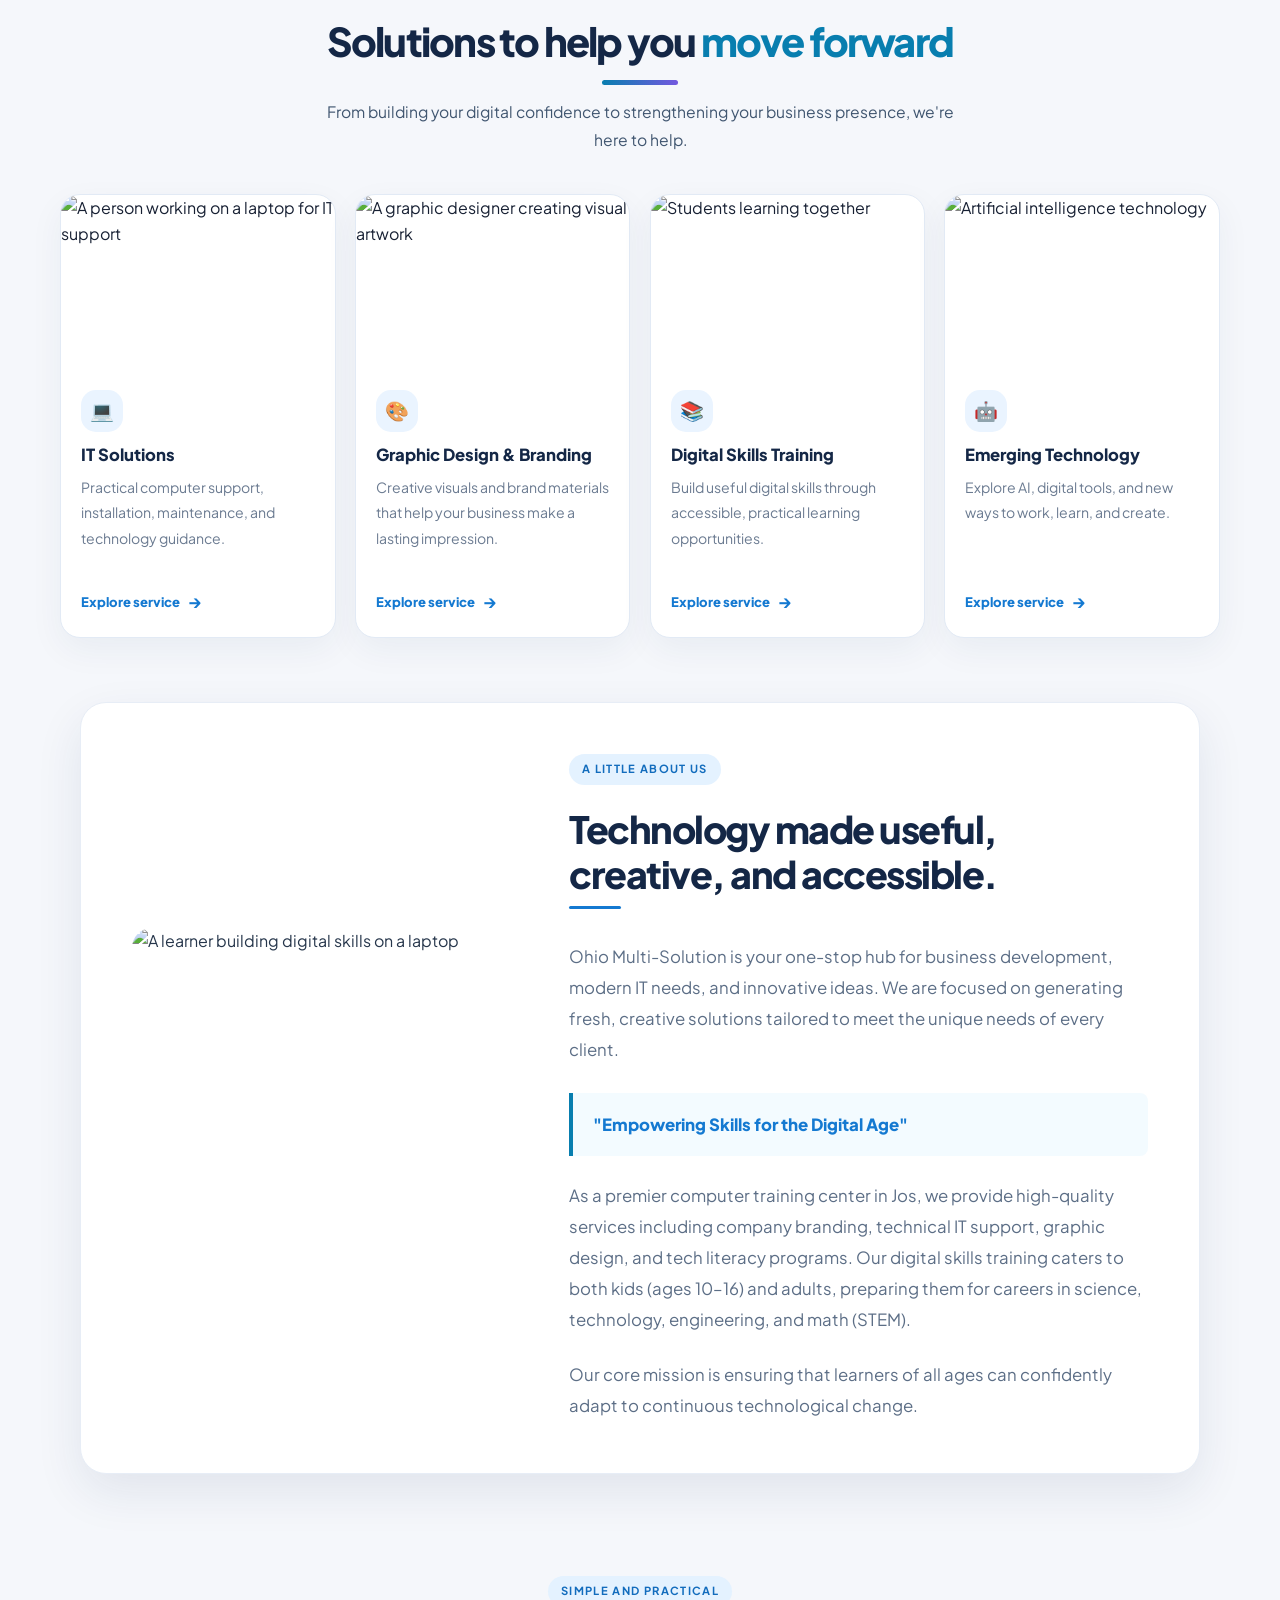
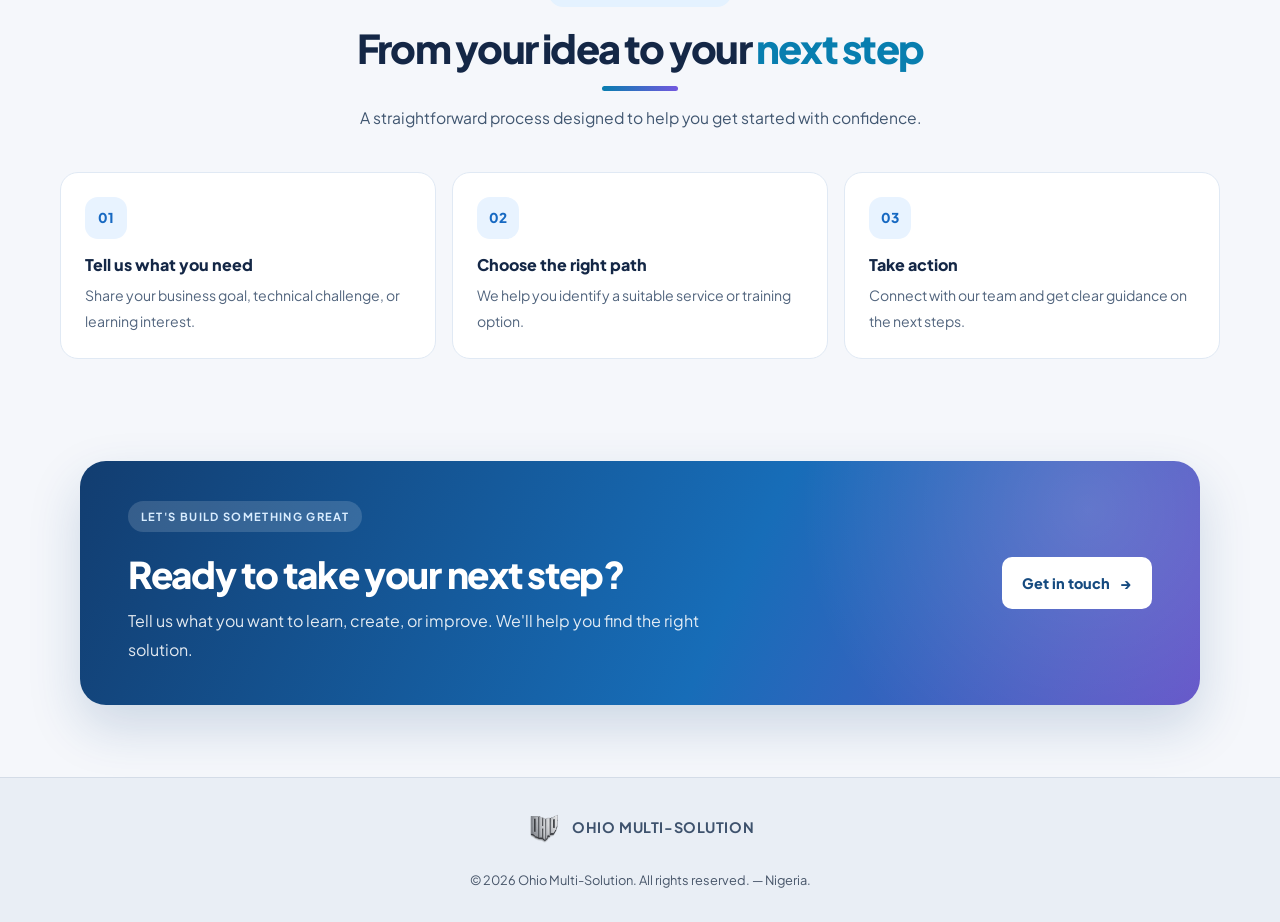
==== commit 43dacaec: "Update homepage content" ====
--- a/index.html
+++ b/index.html
@@ -74,7 +74,7 @@
             <div class="stat-item"><span class="stat-number">Learn</span><span class="stat-label">Practical digital skills</span></div>
             <div class="stat-item"><span class="stat-number">Create</span><span class="stat-label">Creative solutions</span></div>
             <div class="stat-item"><span class="stat-number">Grow</span><span class="stat-label">Business and personal growth</span></div>
-            <div class="stat-item"><span class="stat-number">Jos</span><span class="stat-label">Proudly serving Nigeria</span></div>
+            <div class="stat-item"><span class="stat-number">Ohio Multi-Solution</span><span class="stat-label">Proudly serving Nigeria</span></div>
         </section>
 
         <!-- Clear paths for the two main visitor groups -->
@@ -164,7 +164,7 @@
                 <span>OHIO MULTI-SOLUTION</span>
             </div>
             
-            <p class="footer-copy">&copy; 2026 Ohio Multi-Solution. All rights reserved. &mdash; Jos, Nigeria.</p>
+            <p class="footer-copy">&copy; 2026 Ohio Multi-Solution. All rights reserved. &mdash; Nigeria.</p>
         </div>
     </footer>
 
